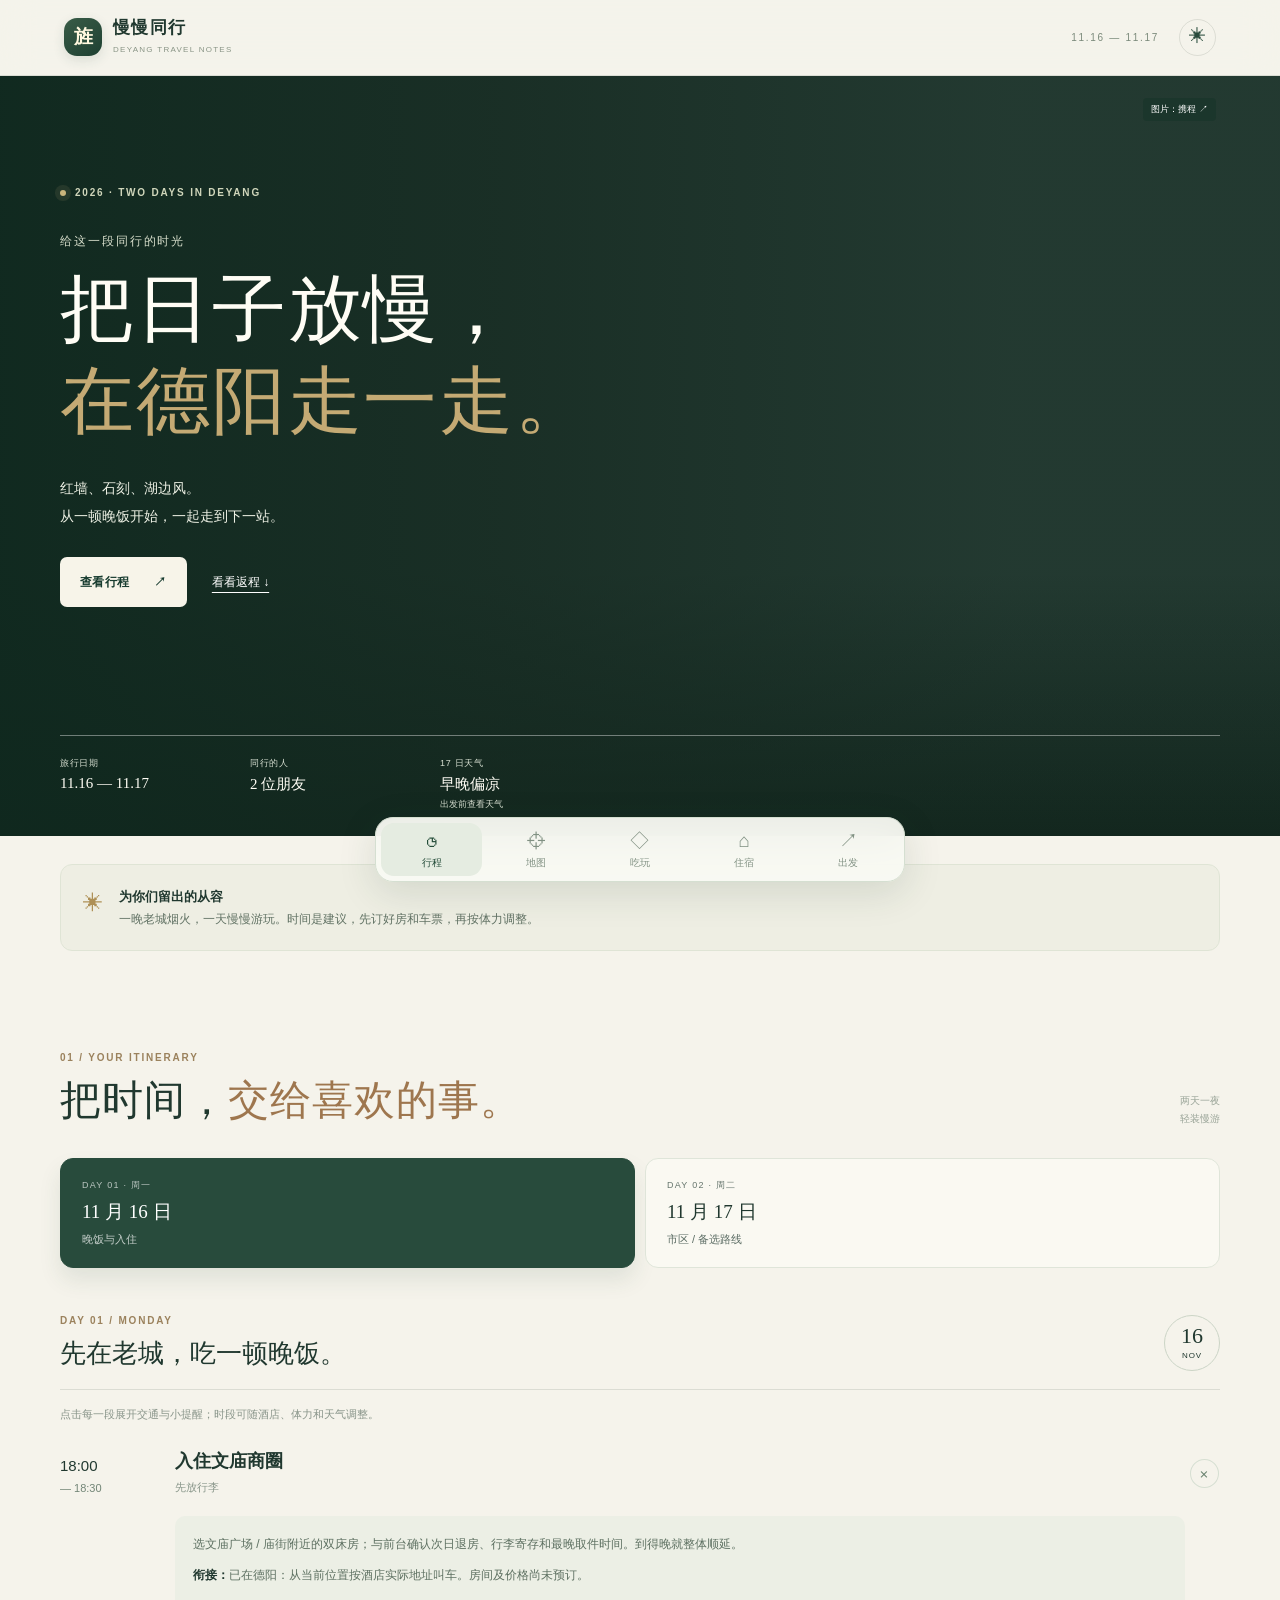
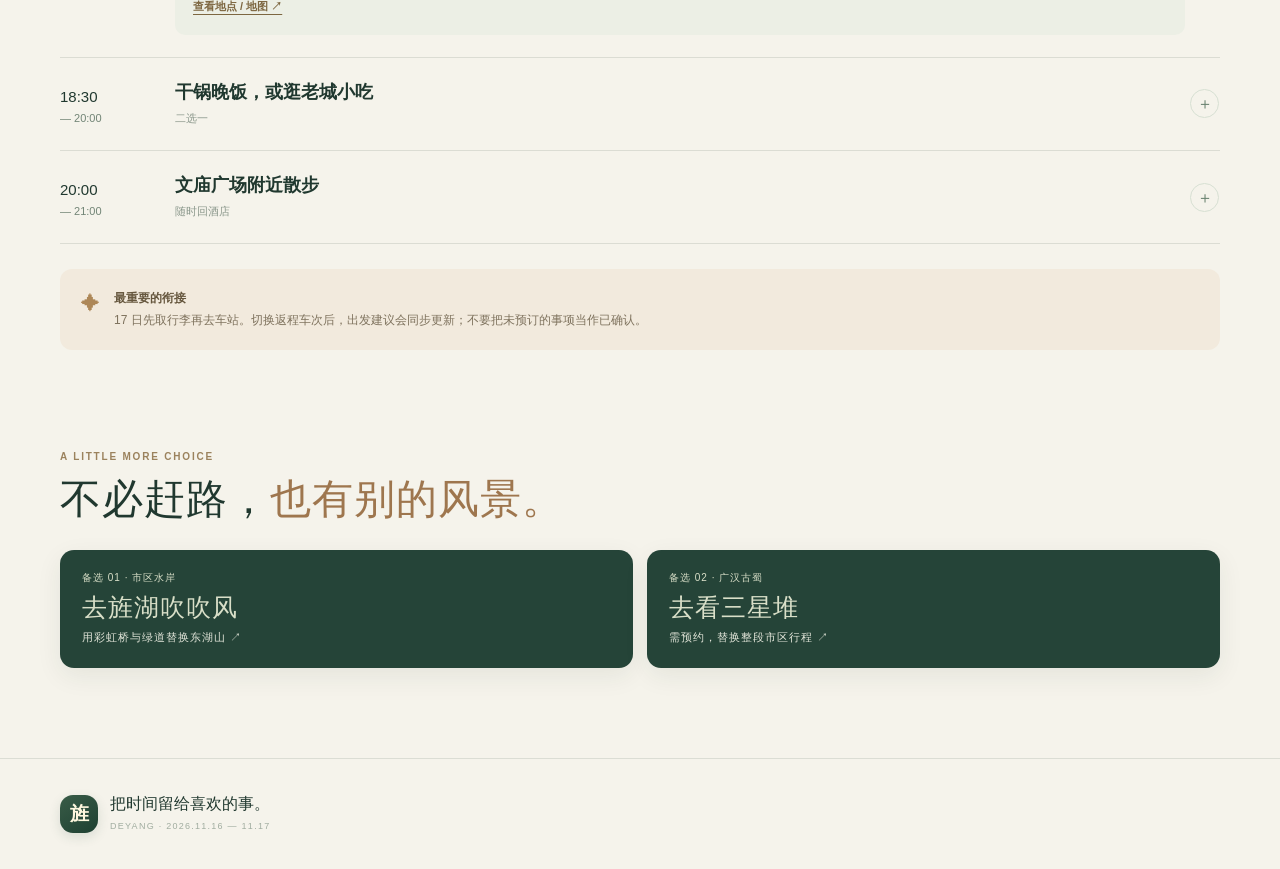
==== index.html @ f5046208 "Unify AMap links and add WeChat browser guidance" ====
<!doctype html>
<html lang="zh-CN">
<head>
  <meta charset="utf-8">
  <meta name="viewport" content="width=device-width,initial-scale=1,viewport-fit=cover">
  <meta name="theme-color" content="#f4f2e9">
  <meta name="description" content="德阳两人旅行的移动图文路书：时间、路线、高德地图、美食、住宿及分头返程。">
  <title>在德阳，慢慢同行 · 两人旅行手记</title>
  <link rel="manifest" href="manifest.webmanifest">
  <link rel="icon" href="assets/icon.svg" type="image/svg+xml">
  <link rel="stylesheet" href="assets/vendor/leaflet.css"><link rel="stylesheet" href="assets/vendor/MarkerCluster.css"><link rel="stylesheet" href="styles.css?v=14">
</head>
<body>
<a class="skip-link" href="#main">跳到主要内容</a>
<header class="topbar">
  <a href="#plan" class="brand" data-page-link="plan" aria-label="在德阳，慢慢同行：回到行程"><span class="brand-mark">旌</span><span><strong>慢慢同行</strong><small>DEYANG TRAVEL NOTES</small></span></a>
  <div class="top-actions"><span class="top-date">11.16 — 11.17</span><button id="wechat-guide-top" class="wechat-guide-top" type="button" hidden>浏览器指引</button><button class="icon-button motion-toggle" id="motion-toggle" type="button" aria-label="减少动态效果" aria-pressed="false">✳</button></div>
</header>
<aside id="wechat-browser-guide" class="wechat-browser-guide" aria-label="微信打开浏览器指引" hidden><div class="wechat-guide-inner"><div><span class="wechat-guide-kicker">WECHAT TIP · 微信使用提示</span><h2>想用高德 App 导航？</h2><p>点微信右上角 <strong>「···」</strong> → 选择 <strong>「在浏览器打开」</strong>，再点地点或路线，选择“打开高德 App”。</p><p class="wechat-guide-small">如果菜单里找不到，可复制本页链接，粘贴到 Edge 或手机自带浏览器。</p></div><div class="wechat-guide-tools"><button type="button" id="wechat-guide-copy">复制本页链接 ↗</button><input id="wechat-guide-url" class="wechat-url" readonly hidden aria-label="当前页面链接，可长按复制"><span id="wechat-guide-status" role="status" aria-live="polite"></span></div></div></aside>
<main id="main">
  <section class="page active" data-page="plan" id="plan" aria-label="行程">
    <div class="hero">
      <div class="hero-image" role="img" aria-label="德阳文庙红墙的实景参考"></div>
      <div class="hero-content"><div class="hero-kicker"><span class="hero-dot"></span> 2026 · TWO DAYS IN DEYANG</div><p class="hero-overline">给这一段同行的时光</p><h1>把日子放慢，<br><em>在德阳走一走。</em></h1><p class="hero-copy">红墙、石刻、湖边风。<br>从一顿晚饭开始，一起走到下一站。</p><div class="hero-actions"><a href="#itinerary" class="button button-light">查看行程 <span>↗</span></a><button class="hero-link" type="button" data-open-page="depart">看看返程 ↓</button></div></div>
      <a class="hero-credit" target="_blank" rel="noopener noreferrer" href="https://you.ctrip.com/sight/deyang462/127962.html">图片：携程 ↗</a>
      <div class="hero-foot"><div><span>旅行日期</span><strong>11.16 — 11.17</strong></div><div><span>同行的人</span><strong>2 位朋友</strong></div><div><span>17 日天气</span><strong id="weather-summary">查看中</strong><small id="weather-caption">请于出发前复核</small></div></div>
    </div>
    <div class="content-shell">
      <div class="intro-strip"><span class="intro-icon">✳</span><p><strong>为你们留出的从容</strong><br>一晚老城烟火，一天慢慢游玩。时间是建议，先订好房和车票，再按体力调整。</p></div>
      <section id="itinerary" class="block"><div class="section-title"><div><p class="eyebrow">01 / YOUR ITINERARY</p><h2>把时间，<em>交给喜欢的事。</em></h2></div><span class="section-side">两天一夜<br>轻装慢游</span></div>
        <div class="day-control" role="group" aria-label="选择旅行日期"><button type="button" class="day-button active" data-day="evening" aria-pressed="true"><small>DAY 01 · 周一</small><strong>11 月 16 日</strong><span>晚饭与入住</span></button><button type="button" class="day-button" data-day="daytrip" aria-pressed="false"><small>DAY 02 · 周二</small><strong>11 月 17 日</strong><span>市区 / 备选路线</span></button></div>
        <div id="route-picker" class="route-picker" hidden><div class="mini-heading"><div><span>CHOOSE YOUR DAY</span><h3>选一条，按喜欢的节奏走</h3></div><span class="swipe-hint">横滑比较 →</span></div><div class="route-choices" id="route-choices"></div><p class="route-choice-note" id="route-choice-note"></p></div>
        <div class="timeline-head"><div><p class="eyebrow" id="timeline-kicker">DAY 01 / MONDAY</p><h3 id="timeline-heading">先在老城，吃一顿晚饭。</h3></div><span class="timeline-date" id="timeline-date">16<small>NOV</small></span></div>
        <p class="timeline-note">点击每一段展开交通与小提醒；时段可随酒店、体力和天气调整。</p><div id="timeline" class="timeline"></div>
        <div class="travel-tip"><span>✦</span><p><strong>最重要的衔接</strong><br>17 日先取行李再去车站。切换返程车次后，出发建议会同步更新；不要把未预订的事项当作已确认。</p></div>
      </section>
      <section class="block alternative-preview"><div class="section-title compact"><div><p class="eyebrow">A LITTLE MORE CHOICE</p><h2>不必赶路，<em>也有别的风景。</em></h2></div></div><div class="alt-pair"><button type="button" class="alt-tile alt-jinghu" data-select-route="waterfront"><img loading="lazy" referrerpolicy="no-referrer" src="https://img.pconline.com.cn/images/upload/upc/tx/photoblog/1404/01/c5/32689642_32689642_1396337895906.jpg" alt="旌湖桥梁与城市的历史夜景"><span class="alt-copy"><span>备选 01 · 市区水岸</span><strong>去旌湖吹吹风</strong><small>用彩虹桥与绿道替换东湖山 ↗</small></span></button><button type="button" class="alt-tile alt-sxd" data-select-route="museum"><img loading="lazy" referrerpolicy="no-referrer" src="https://imgcdn.scol.com.cn/NEWS_A6163A0EAC8E5A33BC3726B5B8D7BB6D.JPG" alt="三星堆青铜面具展品参考图"><span class="alt-copy"><span>备选 02 · 广汉古蜀</span><strong>去看三星堆</strong><small>需预约，替换整段市区行程 ↗</small></span></button></div></section>
    </div>
  </section>
  <section class="page" data-page="map" id="map" hidden aria-label="地图">
    <div class="page-intro content-shell"><p class="eyebrow">02 / THE CITY MAP</p><h1>把这座城市，<br><em>慢慢展开。</em></h1><p>在真实道路地图上看清地点和方位，再查看详细路线。</p></div>
    <div class="content-shell map-page">
      <section id="shared-map-route" class="shared-map-route" hidden aria-live="polite"><div><span class="small-label">SHARED MAP · 朋友分享</span><h2>收到一个地点或路线</h2><p id="shared-map-label"></p></div><a id="shared-map-link" target="_blank" rel="noopener noreferrer">查看打开方式 ↗</a></section>
      <section class="overview-panel" id="overview-panel" aria-labelledby="overview-heading">
        <div class="overview-heading"><div><span class="small-label">DEYANG MAP · 地点总览</span><h2 id="overview-heading">所有地点，一张地图。</h2></div><button type="button" id="overview-fullscreen" aria-expanded="false" aria-label="全屏查看地点总览">⛶ 全屏</button></div>
        <p class="overview-intro">真实道路底图。彩色标记区分景点、美食、住宿与车站；重叠数字可点击放大。</p>
        <div class="overview-scopes" role="group" aria-label="地图范围"><button type="button" data-overview-scope="city" aria-pressed="true">德阳市区</button><button type="button" data-overview-scope="all" aria-pressed="false">包含广汉</button></div>
        <div id="overview-filters" class="overview-filters" role="group" aria-label="筛选地图地点"></div>
        <div class="overview-map-wrap"><div id="overview-map" role="application" aria-label="德阳地点交互地图"></div><div id="overview-status" class="overview-status" role="status" aria-live="polite">正在加载道路底图…</div></div>
        <p class="overview-hint"><span id="overview-provider">高德道路底图</span> · <button type="button" id="overview-switch">切换备用底图</button><br>双指缩放、拖动地图；点标记查看说明。三星堆在广汉，可点“包含广汉”。</p>
        <div id="overview-detail" class="overview-detail" aria-live="polite"><strong>点击地图标记，查看地点详情。</strong><span>位置为参考；具体入口和路线请以地图导航为准。</span></div>
        <details class="overview-index"><summary>查看地点清单与方位 <span>＋</span></summary><p>已定位地点显示相对德阳文庙的近似直线距离；点击名称可在地图上定位。</p><div id="overview-list" class="overview-list"></div><div id="overview-unlocated" class="overview-unlocated"></div></details>
      </section>
      <section class="native-map-panel" id="native-map-panel" aria-label="高德地图查看器">
        <div class="map-toolbar"><div><span class="small-label">GAODE MAP · 高德地图</span><h2 id="map-title">德阳市区概览</h2></div><div class="map-toolbar-actions"><a id="map-open" target="_blank" rel="noopener noreferrer" href="https://uri.amap.com/search?keyword=%E5%BE%B7%E9%98%B3%E6%96%87%E5%BA%99&city=%E5%BE%B7%E9%98%B3">选择打开方式 ↗</a><button type="button" id="map-expand" aria-expanded="false" aria-label="全屏查看地图">⛶ 全屏</button></div></div>
        <div class="native-map-scopes" role="group" aria-label="选择地图范围"><button type="button" data-native-scope="city" aria-pressed="true">德阳市区</button><button type="button" data-native-scope="oldtown" aria-pressed="false">文庙老城</button><button type="button" data-native-scope="region" aria-pressed="false">广汉方向</button></div>
        <div class="native-map-picks"><div class="native-map-pick-head"><span class="small-label">推荐地点 · 点击定位</span><span>彩色编号区分类别</span></div><div id="native-filters" class="native-filters" role="group" aria-label="筛选地图推荐地点"></div><div id="native-places" class="native-places" aria-label="选择地图推荐地点"></div></div>
        <div class="map-frame-wrap"><div class="map-loading"><span class="loader"></span><strong>正在加载高德地图</strong><small>地图加载较慢时，可选择打开高德</small></div><iframe id="gaode-frame" title="高德地图：德阳旅行地点与路线预览" loading="lazy" tabindex="-1" aria-hidden="true" allowfullscreen referrerpolicy="strict-origin-when-cross-origin" src="https://www.amap.com/ssr/embed/view?lng=104.399&lat=31.136&zoom=13&platform=pc&src=deyang-travel-guide"></iframe><a id="map-frame-action" class="map-frame-action" href="https://uri.amap.com/search?keyword=%E5%BE%B7%E9%98%B3%E6%96%87%E5%BA%99&city=%E5%BE%B7%E9%98%B3" target="_blank" rel="noopener noreferrer" aria-label="查看当前地图的打开方式"><span>查看地点与导航方式 ↗</span></a></div>
        <div class="native-map-controls"><div class="zoom-controls" role="group" aria-label="地图视野缩放"><button type="button" id="map-zoom-out" aria-label="缩小地图">−</button><span id="map-zoom-level" aria-live="polite">13</span><button type="button" id="map-zoom-in" aria-label="放大地图">＋</button></div><p id="map-zoom-hint">按钮缩放会回到当前选定位置。</p></div>
        <p class="map-caption">地图由高德提供。此处是地点与路线预览，可用缩放按钮调整视野，点击预览选择 App、网页或分享。上方地点总览支持拖动和双指缩放。<span id="map-selected"></span></p>
      </section>
      <section class="geo-board" aria-labelledby="geo-title"><div class="geo-heading"><div><span class="small-label">PLACES TO EXPLORE · 推荐地点</span><h2 id="geo-title">选地点，在地图里看。</h2></div><span id="geo-count" class="geo-count"></span></div><p class="geo-intro">绿色是景点、橘色是美食、金色是住宿、蓝色是车站。点选名称会在高德地图定位；分类搜索结果也可能包含清单以外的地点。</p><div id="geo-filters" class="geo-filters" role="group" aria-label="筛选推荐地点"></div><div id="geo-cluster" class="geo-cluster" aria-live="polite">选一个地点可查看位置说明。</div>
        <div class="geo-compare"><div class="geo-compare-heading"><div><span class="small-label">DISTANCE CHECK</span><h3>比较两地距离</h3></div><button type="button" id="geo-swap" aria-label="交换起点和终点">⇄</button></div><div class="geo-selects"><div class="geo-select-field"><span>从</span><button type="button" id="geo-from" class="geo-select-trigger" aria-haspopup="dialog" aria-expanded="false" aria-controls="geo-place-picker" aria-label="选择起点"><span class="geo-select-value">德阳文庙</span><span class="geo-select-arrow" aria-hidden="true">⌄</span></button></div><div class="geo-select-field"><span>到</span><button type="button" id="geo-to" class="geo-select-trigger" aria-haspopup="dialog" aria-expanded="false" aria-controls="geo-place-picker" aria-label="选择终点"><span class="geo-select-value">石刻公园</span><span class="geo-select-arrow" aria-hidden="true">⌄</span></button></div></div><div class="geo-distance"><p id="geo-distance-text" aria-live="polite"></p><div class="distance-actions"><button type="button" id="geo-show-route">在地图看路线 ↗</button><a id="geo-navigate" target="_blank" rel="noopener noreferrer">打开高德导航 ↗</a></div></div><p class="distance-note">此处为坐标间的近似直线距离，实际道路距离与时间以高德导航为准。</p></div>
        <div class="geo-list-head"><div><span class="small-label">PLACES</span><h3>推荐地点</h3></div><span>点地点切换地图</span></div><div id="geo-list" class="geo-list"></div><details class="geo-unlocated"><summary>其他美食和位置待核地点</summary><p>以下菜品没有指定门店，或店铺 / 入口坐标尚未核实；可点名称在高德搜索。</p><div id="geo-unlocated-list"></div></details>
      </section>
      <section class="route-sketch" aria-labelledby="sketch-title"><div class="sketch-head"><div><span class="small-label">YOUR ROUTE · 游玩顺序</span><h2 id="sketch-title">经典市区线</h2></div><button type="button" id="sketch-change">切换路线 ↗</button></div><p>按游玩先后排列；点站点在高德地图中查看。</p><div id="sketch-stops" class="sketch-stops" aria-label="路线站点"></div><small>酒店和旌湖入口尚未确定，实际导航请重新选点。</small></section>
      <div class="map-controls"><p class="small-label">地图快捷地点 · 点击切换</p><div class="chip-row" id="map-places"></div></div>
      <div class="section-title compact map-route-title"><div><p class="eyebrow">THE CONNECTIONS</p><h2>每一段，<em>怎么走。</em></h2></div></div><p class="muted">按所选路线展示主要衔接；点选路段，在高德地图查看路线。</p><div id="map-legs" class="leg-list"></div>
      <div class="callout"><strong>关于地图与时间</strong><p>地点总览优先使用高德道路底图，备用地图使用 OpenStreetMap 道路数据；详细路线由地图服务商提供。本页步行、打车时间和费用是估算。酒店未确定，取行李路段需以实际地址导航。</p></div>
    </div>
  </section>
  <section class="page" data-page="discover" id="discover" hidden aria-label="吃玩">
    <div class="page-intro content-shell"><p class="eyebrow">03 / PLACES & FLAVORS</p><h1>看见风景，<br><em>也尝尝这座城。</em></h1><p>先用图片认识要去的地方，再从小吃和正餐里挑两人都喜欢的。往年照片仅供参考。</p></div>
    <div class="content-shell"><div class="segment" role="group" aria-label="选择景点或美食"><button type="button" class="active" data-discover="attractions" aria-pressed="true">景点图鉴 <span>01</span></button><button type="button" data-discover="food" aria-pressed="false">美食清单 <span>02</span></button></div>
      <div id="attractions-view"><div class="discover-heading"><div><p class="eyebrow">SOMEWHERE TO WANDER</p><h2>挑几处喜欢的，<em>慢慢逛。</em></h2></div><span>图片可横滑 →</span></div><div class="chip-row" id="attraction-filter"><button class="chip active" data-attraction-filter="all" aria-pressed="true">全部景点</button><button class="chip" data-attraction-filter="main" aria-pressed="false">经典推荐</button><button class="chip" data-attraction-filter="backup" aria-pressed="false">两个备选</button><button class="chip" data-attraction-filter="saved" aria-pressed="false">我的收藏 <b id="saved-count">0</b></button></div><div id="attraction-list" class="attraction-list"></div><p class="fine-print">图片标注了来源与拍摄背景；季节、灯光、展品及门头可能变化。收藏保存在当前浏览器。</p></div>
      <div id="food-view" hidden><div class="discover-heading"><div><p class="eyebrow">TASTES OF DEYANG</p><h2>一城烟火，<em>慢慢尝。</em></h2></div><span>按类别筛选</span></div><div class="chip-row" id="food-filters"></div><div id="food-list"></div><p class="fine-print">照片为报道中的菜品参考，不保证是当前出品或当前门头；营业、价格及配料均以店家当天为准。</p></div>
    </div>
  </section>
  <section class="page" data-page="stay" id="stay" hidden aria-label="住宿">
    <div class="page-intro content-shell"><p class="eyebrow">04 / A GOOD NIGHT</p><h1>把今晚，<br><em>安放在老城。</em></h1><p>11 月 16 日入住，17 日退房；两人一间双床，目标约 ¥300 / 晚。</p></div>
    <div class="content-shell"><div class="stay-note"><span>01 / WHY HERE</span><p>文庙商圈晚饭选择多，第二天逛老城和回酒店取行李都顺路。以下只是位置候选，<strong>没有核实当晚双床房价或空房</strong>。</p></div><div id="hotel-list" class="hotel-list"></div><div class="callout"><strong>下单前，一起确认</strong><p>11/16 入住、11/17 退房，选 2 人双床、有窗；比较含税总价与取消规则。询问晚到保留、次日行李寄存及取件时间。</p></div></div>
  </section>
  <section class="page" data-page="depart" id="depart" hidden aria-label="返程与工具">
    <div class="page-intro content-shell"><p class="eyebrow">05 / THE WAY HOME</p><h1>一起出发，<br><em>各自抵达。</em></h1><p>11 月 17 日晚，从德阳站同车出发：去自贡的朋友先下车，去泸州的朋友继续乘坐。</p></div>
    <div class="content-shell"><div class="train-selector"><p class="small-label">选择更合适的时间</p><div class="train-buttons" role="group" aria-label="选择返程车次"><button class="train-option" data-train="G969" aria-pressed="false"><small>到得早一些</small><strong>18:24</strong><span>G969 · 晚饭提前</span></button><button class="train-option" data-train="G3293" aria-pressed="false"><small>多留一会儿</small><strong>20:07</strong><span>G3293 · 抵达较晚</span></button></div></div>
      <div class="ticket"><div class="ticket-top"><span>TOGETHER FOR THE WAY</span><b id="ticket-code">G3293</b></div><div class="ticket-depart"><div><strong id="ticket-depart">20:07</strong><span>德阳站 · 同车出发</span></div><span>↗</span></div><div class="ticket-line"></div><div class="ticket-dest"><div><i></i><span>自贡站 · 先下车</span><strong id="ticket-zigong">22:00</strong></div><div><i></i><span>泸州站 · 继续乘坐</span><strong id="ticket-luzhou">22:31</strong></div></div><p>建议 <strong id="leave-time">18:50—19:05</strong> 从文庙商圈出发去德阳站</p></div>
      <p class="train-disclaimer">车次核对于 <span id="train-checked"></span>，车票未购买。余票与开行可能变化，请在 <a href="https://kyfw.12306.cn/otn/leftTicket/init" target="_blank" rel="noopener noreferrer">铁路 12306</a> 复核。分别购买各自终点的同车次票，同车不保证相邻座位。</p><button id="share-plan" class="button button-dark full" type="button">分享当前路线与车次 <span>↗</span></button><p class="fine-print">分享链接携带路线和车次；收藏、预算与清单不会同步。</p>
      <div class="section-title compact station-title"><div><p class="eyebrow">DEYANG RAILWAY STATION</p><h2>到站之前，<em>先认一认。</em></h2></div><span>图片可横滑 →</span></div><div id="station-gallery" class="photo-gallery station-gallery"></div><div class="station-info"><strong>德阳站 · 黄山路三段 100 号</strong><p>从文庙商圈打车估计 20—30 分钟，建议开车前 30—45 分钟到站。认准「德阳站」站房，进站后按当日电子屏和工作人员指引安检、候车、检票。</p><a href="https://uri.amap.com/search?keyword=%E5%BE%B7%E9%98%B3%E7%AB%99&city=%E5%BE%B7%E9%98%B3" target="_blank" rel="noopener noreferrer">高德搜索德阳站 ↗</a></div>
      <div class="section-title compact tools-title"><div><p class="eyebrow">TRAVEL TOOLBOX</p><h2>小事提前想好，<em>一路更轻松。</em></h2></div></div><div class="tools-grid"><article class="tool-card"><p class="small-label">01 / BUDGET</p><h3>两人预算本</h3><p>规划金额可修改，不代表实际付款。</p><div class="budget-inputs"><label>双床房一晚 <span>¥ <input type="number" min="0" max="10000" inputmode="numeric" data-cost="hotel" aria-label="双床房一晚预算"></span></label><label>两人餐饮 / 小吃 <span>¥ <input type="number" min="0" max="10000" inputmode="numeric" data-cost="food" aria-label="两人餐饮预算"></span></label><label>两人市内打车 <span>¥ <input type="number" min="0" max="10000" inputmode="numeric" data-cost="local" aria-label="两人市内打车预算"></span></label><label>自贡车票估算 <span>¥ <input type="number" min="0" max="10000" inputmode="numeric" data-cost="zigong" aria-label="自贡车票预算"></span></label><label>泸州车票估算 <span>¥ <input type="number" min="0" max="10000" inputmode="numeric" data-cost="luzhou" aria-label="泸州车票预算"></span></label></div><div class="budget-total" aria-live="polite"><span>两人合计约</span><strong id="budget-total">¥980</strong></div><div class="budget-split">自贡方向 <b id="budget-zigong">¥470</b>　·　泸州方向 <b id="budget-luzhou">¥510</b></div><p class="fine-print">共同费用平分、车票各算各的；未含各自到站接驳、住宿及三星堆门票和跨城交通。</p></article><article class="tool-card"><p class="small-label">02 / CHECKLIST</p><h3>出发前清单</h3><div class="check-progress"><span id="check-count">0 / 8 已完成</span><div><i id="check-bar"></i></div></div><div id="checklist" class="checklist"></div><p class="fine-print">完成状态保存在当前设备。</p></article></div>
      <div class="weather-backup"><article><b>☂ 如果下雨</b><p>市区线优先文庙，缩短石刻和湖边；三星堆备选需要先约到票并确认跨城交通。</p></article><article><b>↗ 如果时间不够</b><p>保留文庙与石刻；东湖山、旌湖和钟鼓楼择一或跳过，先保证取行李和赶车。</p></article></div>
      <div class="trek-card"><div><p class="eyebrow light">TAKE IT WITH YOU</p><h2>把这趟旅程，<br><em>留在口袋里。</em></h2><p>网页方便手机和朋友查看；地点可导入自己的 TREK，日历可按所选路线下载。</p></div><div class="download-actions"><a class="button button-light" href="assets/deyang-trek-places.gpx" download>下载 TREK 地点包 ↓</a><a class="button button-outline-light" id="calendar-download" href="assets/deyang-calendar.ics" download>下载当前路线日历 ↓</a></div><p class="trek-fine">GPX 只含坐标可靠的地点；TREK 中点 Places → Import Places → Import file，选择 Waypoints。日历仅为建议，不含返程车次提醒或预订。不同路线日历选一份导入即可。</p></div>
      <details class="sources"><summary>信息来源、限制与更新说明 <span>＋</span></summary><p>景点：<a href="https://deyangmuseum.cn/wmcgxz/" target="_blank" rel="noopener noreferrer">德阳市博物馆</a>、<a href="https://sichuan.scol.com.cn/ggxw/202108/58245371.html" target="_blank" rel="noopener noreferrer">四川在线</a>、<a href="https://www.sxd.cn/Guide?type=3" target="_blank" rel="noopener noreferrer">三星堆博物馆</a>。地点总览优先使用高德道路底图，备用道路数据来自 <a href="https://www.openstreetmap.org/copyright" target="_blank" rel="noopener noreferrer">OpenStreetMap</a>，经 Protomaps 提供；另有<a href="https://lbs.amap.com/api/uri-api/guide/embedded-map/summarize" target="_blank" rel="noopener noreferrer">高德嵌入地图</a>；餐馆与酒店各卡片均附来源。</p><p>这是一份 2026 年 11 月 16—17 日的独立建议路书，酒店、餐馆、车票均未预订。开放、价格、天气、交通与营业状态可能变化。此站并非原版 TREK 服务端，数据不会跨设备实时同步。</p></details>
    </div>
  </section>
</main>
<footer class="footer"><span class="brand-mark">旌</span><div><strong>把时间留给喜欢的事。</strong><small>DEYANG · 2026.11.16 — 11.17</small></div></footer>
<nav class="bottom-nav" aria-label="主导航"><button type="button" data-nav="plan" class="active" aria-current="page"><span>◷</span><small>行程</small></button><button type="button" data-nav="map"><span>⌖</span><small>地图</small></button><button type="button" data-nav="discover"><span>◇</span><small>吃玩</small></button><button type="button" data-nav="stay"><span>⌂</span><small>住宿</small></button><button type="button" data-nav="depart"><span>↗</span><small>出发</small></button></nav>
<div class="toast" role="status" aria-live="polite"></div>
<dialog id="geo-place-picker" class="place-picker" aria-labelledby="place-picker-title"><div class="picker-handle" aria-hidden="true"></div><div class="picker-header"><div><span class="small-label">CHOOSE A PLACE</span><h2 id="place-picker-title">选择地点</h2></div><button type="button" class="picker-close" aria-label="关闭选择地点">×</button></div><p class="picker-intro">选一个地点，查看方向与直线距离</p><div id="place-options" class="place-options"></div></dialog>
<dialog id="wechat-map-dialog" class="wechat-map-dialog" aria-labelledby="wechat-map-title"><div class="picker-handle" aria-hidden="true"></div><div class="wechat-dialog-head"><span class="wechat-map-icon" aria-hidden="true">⌁</span><button type="button" class="wechat-close" aria-label="关闭地图选择">×</button></div><p class="eyebrow">OPEN IN MAPS</p><h2 id="wechat-map-title">选择地图打开方式</h2><p class="wechat-dialog-copy" id="wechat-map-destination"></p><p class="wechat-launch-note" id="wechat-map-note"></p><a id="wechat-map-bridge" class="wechat-primary" hidden>在浏览器打开高德 App ↗</a><a id="wechat-map-native" class="wechat-primary" hidden>打开高德 App ↗</a><a id="wechat-map-nav" class="wechat-secondary" hidden>在高德 App 中导航 ↗</a><a id="wechat-map-web" class="wechat-secondary" rel="noopener noreferrer">在高德网页查看 ↗</a><button type="button" id="wechat-map-share" class="wechat-secondary">分享这个地点 / 路线 ↗</button><details class="wechat-more"><summary>更多方式</summary><a id="wechat-map-qq" class="wechat-secondary" rel="noopener noreferrer" hidden>在腾讯地图查看路线 ↗</a><button type="button" id="wechat-map-copy-name" class="wechat-copy" hidden>复制地点名称</button><button type="button" id="wechat-map-copy" class="wechat-copy">复制攻略分享链接</button></details><input id="wechat-map-url" class="wechat-url" type="text" readonly hidden aria-label="内容，可长按复制"><p id="wechat-map-status" class="wechat-status" role="status" aria-live="polite"></p></dialog>
<dialog id="wechat-share-dialog" class="wechat-map-dialog" aria-labelledby="wechat-share-title"><div class="picker-handle" aria-hidden="true"></div><div class="wechat-dialog-head"><span class="wechat-map-icon" aria-hidden="true">↗</span><button type="button" class="wechat-share-close" aria-label="关闭分享提示">×</button></div><p class="eyebrow">SHARE THIS TRIP</p><h2 id="wechat-share-title">分享给同行的朋友</h2><p class="wechat-dialog-copy">点击微信右上角「···」，选择“发送给朋友”；也可以复制链接后发给朋友。</p><button type="button" id="wechat-share-copy" class="wechat-primary">复制分享链接</button><input id="wechat-share-url" class="wechat-url" type="text" readonly hidden aria-label="分享链接，可长按复制"><p id="wechat-share-status" class="wechat-status" role="status" aria-live="polite"></p></dialog>
<dialog id="photo-dialog" class="photo-dialog"><button type="button" class="dialog-close" aria-label="关闭图片">×</button><img alt=""><p></p><a target="_blank" rel="noopener noreferrer">查看图片来源 ↗</a></dialog>
<script src="trip-data.js?v=14"></script><script src="content-v2.js?v=14"></script><script src="app.js?v=14"></script><script src="geo-map.js?v=14"></script><script src="native-map.js?v=14"></script><script src="assets/vendor/leaflet.js"></script><script src="assets/vendor/leaflet.markercluster.js"></script><script src="assets/vendor/protomaps-leaflet.js"></script><script src="overview-map.js?v=14"></script><script src="wechat-map.js?v=14"></script>
</body>
</html>
---- assets/vendor/leaflet.css ----
/* required styles */

.leaflet-pane,
.leaflet-tile,
.leaflet-marker-icon,
.leaflet-marker-shadow,
.leaflet-tile-container,
.leaflet-pane > svg,
.leaflet-pane > canvas,
.leaflet-zoom-box,
.leaflet-image-layer,
.leaflet-layer {
	position: absolute;
	left: 0;
	top: 0;
	}
.leaflet-container {
	overflow: hidden;
	}
.leaflet-tile,
.leaflet-marker-icon,
.leaflet-marker-shadow {
	-webkit-user-select: none;
	   -moz-user-select: none;
	        user-select: none;
	  -webkit-user-drag: none;
	}
/* Prevents IE11 from highlighting tiles in blue */
.leaflet-tile::selection {
	background: transparent;
}
/* Safari renders non-retina tile on retina better with this, but Chrome is worse */
.leaflet-safari .leaflet-tile {
	image-rendering: -webkit-optimize-contrast;
	}
/* hack that prevents hw layers "stretching" when loading new tiles */
.leaflet-safari .leaflet-tile-container {
	width: 1600px;
	height: 1600px;
	-webkit-transform-origin: 0 0;
	}
.leaflet-marker-icon,
.leaflet-marker-shadow {
	display: block;
	}
/* .leaflet-container svg: reset svg max-width decleration shipped in Joomla! (joomla.org) 3.x */
/* .leaflet-container img: map is broken in FF if you have max-width: 100% on tiles */
.leaflet-container .leaflet-overlay-pane svg {
	max-width: none !important;
	max-height: none !important;
	}
.leaflet-container .leaflet-marker-pane img,
.leaflet-container .leaflet-shadow-pane img,
.leaflet-container .leaflet-tile-pane img,
.leaflet-container img.leaflet-image-layer,
.leaflet-container .leaflet-tile {
	max-width: none !important;
	max-height: none !important;
	width: auto;
	padding: 0;
	}

.leaflet-container img.leaflet-tile {
	/* See: https://bugs.chromium.org/p/chromium/issues/detail?id=600120 */
	mix-blend-mode: plus-lighter;
}

.leaflet-container.leaflet-touch-zoom {
	-ms-touch-action: pan-x pan-y;
	touch-action: pan-x pan-y;
	}
.leaflet-container.leaflet-touch-drag {
	-ms-touch-action: pinch-zoom;
	/* Fallback for FF which doesn't support pinch-zoom */
	touch-action: none;
	touch-action: pinch-zoom;
}
.leaflet-container.leaflet-touch-drag.leaflet-touch-zoom {
	-ms-touch-action: none;
	touch-action: none;
}
.leaflet-container {
	-webkit-tap-highlight-color: transparent;
}
.leaflet-container a {
	-webkit-tap-highlight-color: rgba(51, 181, 229, 0.4);
}
.leaflet-tile {
	filter: inherit;
	visibility: hidden;
	}
.leaflet-tile-loaded {
	visibility: inherit;
	}
.leaflet-zoom-box {
	width: 0;
	height: 0;
	-moz-box-sizing: border-box;
	     box-sizing: border-box;
	z-index: 800;
	}
/* workaround for https://bugzilla.mozilla.org/show_bug.cgi?id=888319 */
.leaflet-overlay-pane svg {
	-moz-user-select: none;
	}

.leaflet-pane         { z-index: 400; }

.leaflet-tile-pane    { z-index: 200; }
.leaflet-overlay-pane { z-index: 400; }
.leaflet-shadow-pane  { z-index: 500; }
.leaflet-marker-pane  { z-index: 600; }
.leaflet-tooltip-pane   { z-index: 650; }
.leaflet-popup-pane   { z-index: 700; }

.leaflet-map-pane canvas { z-index: 100; }
.leaflet-map-pane svg    { z-index: 200; }

.leaflet-vml-shape {
	width: 1px;
	height: 1px;
	}
.lvml {
	behavior: url(#default#VML);
	display: inline-block;
	position: absolute;
	}


/* control positioning */

.leaflet-control {
	position: relative;
	z-index: 800;
	pointer-events: visiblePainted; /* IE 9-10 doesn't have auto */
	pointer-events: auto;
	}
.leaflet-top,
.leaflet-bottom {
	position: absolute;
	z-index: 1000;
	pointer-events: none;
	}
.leaflet-top {
	top: 0;
	}
.leaflet-right {
	right: 0;
	}
.leaflet-bottom {
	bottom: 0;
	}
.leaflet-left {
	left: 0;
	}
.leaflet-control {
	float: left;
	clear: both;
	}
.leaflet-right .leaflet-control {
	float: right;
	}
.leaflet-top .leaflet-control {
	margin-top: 10px;
	}
.leaflet-bottom .leaflet-control {
	margin-bottom: 10px;
	}
.leaflet-left .leaflet-control {
	margin-left: 10px;
	}
.leaflet-right .leaflet-control {
	margin-right: 10px;
	}


/* zoom and fade animations */

.leaflet-fade-anim .leaflet-popup {
	opacity: 0;
	-webkit-transition: opacity 0.2s linear;
	   -moz-transition: opacity 0.2s linear;
	        transition: opacity 0.2s linear;
	}
.leaflet-fade-anim .leaflet-map-pane .leaflet-popup {
	opacity: 1;
	}
.leaflet-zoom-animated {
	-webkit-transform-origin: 0 0;
	    -ms-transform-origin: 0 0;
	        transform-origin: 0 0;
	}
svg.leaflet-zoom-animated {
	will-change: transform;
}

.leaflet-zoom-anim .leaflet-zoom-animated {
	-webkit-transition: -webkit-transform 0.25s cubic-bezier(0,0,0.25,1);
	   -moz-transition:    -moz-transform 0.25s cubic-bezier(0,0,0.25,1);
	        transition:         transform 0.25s cubic-bezier(0,0,0.25,1);
	}
.leaflet-zoom-anim .leaflet-tile,
.leaflet-pan-anim .leaflet-tile {
	-webkit-transition: none;
	   -moz-transition: none;
	        transition: none;
	}

.leaflet-zoom-anim .leaflet-zoom-hide {
	visibility: hidden;
	}


/* cursors */

.leaflet-interactive {
	cursor: pointer;
	}
.leaflet-grab {
	cursor: -webkit-grab;
	cursor:    -moz-grab;
	cursor:         grab;
	}
.leaflet-crosshair,
.leaflet-crosshair .leaflet-interactive {
	cursor: crosshair;
	}
.leaflet-popup-pane,
.leaflet-control {
	cursor: auto;
	}
.leaflet-dragging .leaflet-grab,
.leaflet-dragging .leaflet-grab .leaflet-interactive,
.leaflet-dragging .leaflet-marker-draggable {
	cursor: move;
	cursor: -webkit-grabbing;
	cursor:    -moz-grabbing;
	cursor:         grabbing;
	}

/* marker & overlays interactivity */
.leaflet-marker-icon,
.leaflet-marker-shadow,
.leaflet-image-layer,
.leaflet-pane > svg path,
.leaflet-tile-container {
	pointer-events: none;
	}

.leaflet-marker-icon.leaflet-interactive,
.leaflet-image-layer.leaflet-interactive,
.leaflet-pane > svg path.leaflet-interactive,
svg.leaflet-image-layer.leaflet-interactive path {
	pointer-events: visiblePainted; /* IE 9-10 doesn't have auto */
	pointer-events: auto;
	}

/* visual tweaks */

.leaflet-container {
	background: #ddd;
	outline-offset: 1px;
	}
.leaflet-container a {
	color: #0078A8;
	}
.leaflet-zoom-box {
	border: 2px dotted #38f;
	background: rgba(255,255,255,0.5);
	}


/* general typography */
.leaflet-container {
	font-family: "Helvetica Neue", Arial, Helvetica, sans-serif;
	font-size: 12px;
	font-size: 0.75rem;
	line-height: 1.5;
	}


/* general toolbar styles */

.leaflet-bar {
	box-shadow: 0 1px 5px rgba(0,0,0,0.65);
	border-radius: 4px;
	}
.leaflet-bar a {
	background-color: #fff;
	border-bottom: 1px solid #ccc;
	width: 26px;
	height: 26px;
	line-height: 26px;
	display: block;
	text-align: center;
	text-decoration: none;
	color: black;
	}
.leaflet-bar a,
.leaflet-control-layers-toggle {
	background-position: 50% 50%;
	background-repeat: no-repeat;
	display: block;
	}
.leaflet-bar a:hover,
.leaflet-bar a:focus {
	background-color: #f4f4f4;
	}
.leaflet-bar a:first-child {
	border-top-left-radius: 4px;
	border-top-right-radius: 4px;
	}
.leaflet-bar a:last-child {
	border-bottom-left-radius: 4px;
	border-bottom-right-radius: 4px;
	border-bottom: none;
	}
.leaflet-bar a.leaflet-disabled {
	cursor: default;
	background-color: #f4f4f4;
	color: #bbb;
	}

.leaflet-touch .leaflet-bar a {
	width: 30px;
	height: 30px;
	line-height: 30px;
	}
.leaflet-touch .leaflet-bar a:first-child {
	border-top-left-radius: 2px;
	border-top-right-radius: 2px;
	}
.leaflet-touch .leaflet-bar a:last-child {
	border-bottom-left-radius: 2px;
	border-bottom-right-radius: 2px;
	}

/* zoom control */

.leaflet-control-zoom-in,
.leaflet-control-zoom-out {
	font: bold 18px 'Lucida Console', Monaco, monospace;
	text-indent: 1px;
	}

.leaflet-touch .leaflet-control-zoom-in, .leaflet-touch .leaflet-control-zoom-out  {
	font-size: 22px;
	}


/* layers control */

.leaflet-control-layers {
	box-shadow: 0 1px 5px rgba(0,0,0,0.4);
	background: #fff;
	border-radius: 5px;
	}
.leaflet-control-layers-toggle {
	background-image: url(images/layers.png);
	width: 36px;
	height: 36px;
	}
.leaflet-retina .leaflet-control-layers-toggle {
	background-image: url(images/layers-2x.png);
	background-size: 26px 26px;
	}
.leaflet-touch .leaflet-control-layers-toggle {
	width: 44px;
	height: 44px;
	}
.leaflet-control-layers .leaflet-control-layers-list,
.leaflet-control-layers-expanded .leaflet-control-layers-toggle {
	display: none;
	}
.leaflet-control-layers-expanded .leaflet-control-layers-list {
	display: block;
	position: relative;
	}
.leaflet-control-layers-expanded {
	padding: 6px 10px 6px 6px;
	color: #333;
	background: #fff;
	}
.leaflet-control-layers-scrollbar {
	overflow-y: scroll;
	overflow-x: hidden;
	padding-right: 5px;
	}
.leaflet-control-layers-selector {
	margin-top: 2px;
	position: relative;
	top: 1px;
	}
.leaflet-control-layers label {
	display: block;
	font-size: 13px;
	font-size: 1.08333em;
	}
.leaflet-control-layers-separator {
	height: 0;
	border-top: 1px solid #ddd;
	margin: 5px -10px 5px -6px;
	}

/* Default icon URLs */
.leaflet-default-icon-path { /* used only in path-guessing heuristic, see L.Icon.Default */
	background-image: url(images/marker-icon.png);
	}


/* attribution and scale controls */

.leaflet-container .leaflet-control-attribution {
	background: #fff;
	background: rgba(255, 255, 255, 0.8);
	margin: 0;
	}
.leaflet-control-attribution,
.leaflet-control-scale-line {
	padding: 0 5px;
	color: #333;
	line-height: 1.4;
	}
.leaflet-control-attribution a {
	text-decoration: none;
	}
.leaflet-control-attribution a:hover,
.leaflet-control-attribution a:focus {
	text-decoration: underline;
	}
.leaflet-attribution-flag {
	display: inline !important;
	vertical-align: baseline !important;
	width: 1em;
	height: 0.6669em;
	}
.leaflet-left .leaflet-control-scale {
	margin-left: 5px;
	}
.leaflet-bottom .leaflet-control-scale {
	margin-bottom: 5px;
	}
.leaflet-control-scale-line {
	border: 2px solid #777;
	border-top: none;
	line-height: 1.1;
	padding: 2px 5px 1px;
	white-space: nowrap;
	-moz-box-sizing: border-box;
	     box-sizing: border-box;
	background: rgba(255, 255, 255, 0.8);
	text-shadow: 1px 1px #fff;
	}
.leaflet-control-scale-line:not(:first-child) {
	border-top: 2px solid #777;
	border-bottom: none;
	margin-top: -2px;
	}
.leaflet-control-scale-line:not(:first-child):not(:last-child) {
	border-bottom: 2px solid #777;
	}

.leaflet-touch .leaflet-control-attribution,
.leaflet-touch .leaflet-control-layers,
.leaflet-touch .leaflet-bar {
	box-shadow: none;
	}
.leaflet-touch .leaflet-control-layers,
.leaflet-touch .leaflet-bar {
	border: 2px solid rgba(0,0,0,0.2);
	background-clip: padding-box;
	}


/* popup */

.leaflet-popup {
	position: absolute;
	text-align: center;
	margin-bottom: 20px;
	}
.leaflet-popup-content-wrapper {
	padding: 1px;
	text-align: left;
	border-radius: 12px;
	}
.leaflet-popup-content {
	margin: 13px 24px 13px 20px;
	line-height: 1.3;
	font-size: 13px;
	font-size: 1.08333em;
	min-height: 1px;
	}
.leaflet-popup-content p {
	margin: 17px 0;
	margin: 1.3em 0;
	}
.leaflet-popup-tip-container {
	width: 40px;
	height: 20px;
	position: absolute;
	left: 50%;
	margin-top: -1px;
	margin-left: -20px;
	overflow: hidden;
	pointer-events: none;
	}
.leaflet-popup-tip {
	width: 17px;
	height: 17px;
	padding: 1px;

	margin: -10px auto 0;
	pointer-events: auto;

	-webkit-transform: rotate(45deg);
	   -moz-transform: rotate(45deg);
	    -ms-transform: rotate(45deg);
	        transform: rotate(45deg);
	}
.leaflet-popup-content-wrapper,
.leaflet-popup-tip {
	background: white;
	color: #333;
	box-shadow: 0 3px 14px rgba(0,0,0,0.4);
	}
.leaflet-container a.leaflet-popup-close-button {
	position: absolute;
	top: 0;
	right: 0;
	border: none;
	text-align: center;
	width: 24px;
	height: 24px;
	font: 16px/24px Tahoma, Verdana, sans-serif;
	color: #757575;
	text-decoration: none;
	background: transparent;
	}
.leaflet-container a.leaflet-popup-close-button:hover,
.leaflet-container a.leaflet-popup-close-button:focus {
	color: #585858;
	}
.leaflet-popup-scrolled {
	overflow: auto;
	}

.leaflet-oldie .leaflet-popup-content-wrapper {
	-ms-zoom: 1;
	}
.leaflet-oldie .leaflet-popup-tip {
	width: 24px;
	margin: 0 auto;

	-ms-filter: "progid:DXImageTransform.Microsoft.Matrix(M11=0.70710678, M12=0.70710678, M21=-0.70710678, M22=0.70710678)";
	filter: progid:DXImageTransform.Microsoft.Matrix(M11=0.70710678, M12=0.70710678, M21=-0.70710678, M22=0.70710678);
	}

.leaflet-oldie .leaflet-control-zoom,
.leaflet-oldie .leaflet-control-layers,
.leaflet-oldie .leaflet-popup-content-wrapper,
.leaflet-oldie .leaflet-popup-tip {
	border: 1px solid #999;
	}


/* div icon */

.leaflet-div-icon {
	background: #fff;
	border: 1px solid #666;
	}


/* Tooltip */
/* Base styles for the element that has a tooltip */
.leaflet-tooltip {
	position: absolute;
	padding: 6px;
	background-color: #fff;
	border: 1px solid #fff;
	border-radius: 3px;
	color: #222;
	white-space: nowrap;
	-webkit-user-select: none;
	-moz-user-select: none;
	-ms-user-select: none;
	user-select: none;
	pointer-events: none;
	box-shadow: 0 1px 3px rgba(0,0,0,0.4);
	}
.leaflet-tooltip.leaflet-interactive {
	cursor: pointer;
	pointer-events: auto;
	}
.leaflet-tooltip-top:before,
.leaflet-tooltip-bottom:before,
.leaflet-tooltip-left:before,
.leaflet-tooltip-right:before {
	position: absolute;
	pointer-events: none;
	border: 6px solid transparent;
	background: transparent;
	content: "";
	}

/* Directions */

.leaflet-tooltip-bottom {
	margin-top: 6px;
}
.leaflet-tooltip-top {
	margin-top: -6px;
}
.leaflet-tooltip-bottom:before,
.leaflet-tooltip-top:before {
	left: 50%;
	margin-left: -6px;
	}
.leaflet-tooltip-top:before {
	bottom: 0;
	margin-bottom: -12px;
	border-top-color: #fff;
	}
.leaflet-tooltip-bottom:before {
	top: 0;
	margin-top: -12px;
	margin-left: -6px;
	border-bottom-color: #fff;
	}
.leaflet-tooltip-left {
	margin-left: -6px;
}
.leaflet-tooltip-right {
	margin-left: 6px;
}
.leaflet-tooltip-left:before,
.leaflet-tooltip-right:before {
	top: 50%;
	margin-top: -6px;
	}
.leaflet-tooltip-left:before {
	right: 0;
	margin-right: -12px;
	border-left-color: #fff;
	}
.leaflet-tooltip-right:before {
	left: 0;
	margin-left: -12px;
	border-right-color: #fff;
	}

/* Printing */

@media print {
	/* Prevent printers from removing background-images of controls. */
	.leaflet-control {
		-webkit-print-color-adjust: exact;
		print-color-adjust: exact;
		}
	}
---- assets/vendor/MarkerCluster.css ----
.leaflet-cluster-anim .leaflet-marker-icon, .leaflet-cluster-anim .leaflet-marker-shadow {
	-webkit-transition: -webkit-transform 0.3s ease-out, opacity 0.3s ease-in;
	-moz-transition: -moz-transform 0.3s ease-out, opacity 0.3s ease-in;
	-o-transition: -o-transform 0.3s ease-out, opacity 0.3s ease-in;
	transition: transform 0.3s ease-out, opacity 0.3s ease-in;
}

.leaflet-cluster-spider-leg {
	/* stroke-dashoffset (duration and function) should match with leaflet-marker-icon transform in order to track it exactly */
	-webkit-transition: -webkit-stroke-dashoffset 0.3s ease-out, -webkit-stroke-opacity 0.3s ease-in;
	-moz-transition: -moz-stroke-dashoffset 0.3s ease-out, -moz-stroke-opacity 0.3s ease-in;
	-o-transition: -o-stroke-dashoffset 0.3s ease-out, -o-stroke-opacity 0.3s ease-in;
	transition: stroke-dashoffset 0.3s ease-out, stroke-opacity 0.3s ease-in;
}
---- styles.css ----
:root{color-scheme:light;--ink:#20382f;--ink-soft:#4f6155;--muted:#7a877b;--paper:#f5f3eb;--cream:#ececdf;--white:#fffefa;--line:rgba(52,74,56,.13);--green:#284b3c;--deep:#173b2f;--accent:#b18e55;--rust:#a45640;--shadow:0 20px 55px rgba(34,54,38,.08);--serif:"Songti SC","STSong","Noto Serif CJK SC","SimSun",serif;--sans:-apple-system,BlinkMacSystemFont,"PingFang SC","Microsoft YaHei",sans-serif;--safe-bottom:env(safe-area-inset-bottom,0px)}
*{box-sizing:border-box}html{scroll-behavior:smooth}body{margin:0;background:var(--paper);color:var(--ink);font-family:var(--sans);font-size:15px;line-height:1.7;-webkit-font-smoothing:antialiased}button,input{font:inherit}button{cursor:pointer}button,a{-webkit-tap-highlight-color:transparent}a{color:inherit;text-decoration:none}img{display:block;max-width:100%}[hidden]{display:none!important}button:focus-visible,a:focus-visible,input:focus-visible,summary:focus-visible{outline:3px solid #b08b4a;outline-offset:3px}.skip-link{position:fixed;z-index:1000;top:6px;left:8px;transform:translateY(-160%);background:#fff;padding:8px}.skip-link:focus{transform:translateY(0)}
.topbar{position:sticky;top:0;z-index:50;height:76px;padding:0 clamp(20px,5vw,72px);display:flex;align-items:center;justify-content:space-between;background:rgba(245,243,235,.91);border-bottom:1px solid var(--line);backdrop-filter:blur(18px)}.brand{display:inline-flex;align-items:center;gap:11px}.brand-mark{display:inline-grid;place-items:center;width:38px;height:38px;border-radius:13px;color:#fff8df;background:linear-gradient(145deg,#395c47,#1e4032);font:600 19px var(--serif);box-shadow:0 4px 12px #284b3c22}.brand strong{display:block;font:600 17px var(--serif);letter-spacing:.08em;line-height:1.15}.brand small{display:block;font-size:8px;letter-spacing:.16em;color:#899486;margin-top:5px}.top-actions{display:flex;align-items:center;gap:20px}.top-date{font-size:10px;letter-spacing:.17em;color:#7b8a7b}.icon-button{width:37px;height:37px;border:1px solid var(--line);border-radius:50%;background:transparent;color:var(--green);font-size:17px}.icon-button[aria-pressed=true]{background:var(--green);color:white}.content-shell{width:min(1160px,calc(100% - 64px));margin:0 auto}.page{animation:page-in .45s ease both}@keyframes page-in{from{opacity:.4;transform:translateY(8px)}to{opacity:1;transform:translateY(0)}}
.hero{min-height:650px;height:min(760px,calc(100svh - 76px));position:relative;overflow:hidden;color:#fffdf5;background:#263e35}.hero-image{position:absolute;inset:0;background-image:linear-gradient(90deg,rgba(15,40,30,.93) 0%,rgba(20,40,31,.69) 39%,rgba(19,35,28,.17) 78%),linear-gradient(0deg,rgba(14,34,25,.82),transparent 35%),url('https://dimg04.c-ctrip.com/images/0104l12000874eooy4F13_W_640_10000.jpg?proc=autoorient');background-size:cover;background-position:center 50%;transform:scale(1.02);animation:hero-settle 1.6s cubic-bezier(.2,.7,.2,1) both}@keyframes hero-settle{from{transform:scale(1.06);opacity:.7}to{transform:scale(1.02);opacity:1}}.hero-content{position:relative;z-index:1;width:min(1160px,calc(100% - 64px));margin:auto;padding-top:clamp(90px,12vh,140px)}.hero-kicker,.small-label,.eyebrow{font-size:10px;font-weight:700;letter-spacing:.18em;text-transform:uppercase}.hero-kicker{display:flex;align-items:center;gap:9px;color:#d0d6bb}.hero-dot{height:6px;width:6px;border-radius:50%;background:#c9b47c;box-shadow:0 0 0 5px #c9b47c1a}.hero-overline{font-size:12px;color:#d6ddca;letter-spacing:.16em;margin:30px 0 13px}.hero h1{font:500 clamp(46px,5.8vw,76px)/1.23 var(--serif);letter-spacing:.025em;margin:0}.hero h1 em,.page-intro em,.section-title em,.trek-card em{font-style:normal;color:#c4aa74}.hero-copy{color:#eef1e5;font-size:14px;line-height:2;margin:27px 0}.hero-actions{display:flex;align-items:center;gap:25px}.button{display:inline-flex;align-items:center;justify-content:center;gap:25px;padding:14px 19px;min-height:48px;border:1px solid transparent;border-radius:7px;font-size:12px;font-weight:700;letter-spacing:.03em;transition:transform .25s ease,background .25s,color .25s}.button:hover{transform:translateY(-2px)}.button-light{color:var(--deep);background:#f7f4e9}.button-dark{background:var(--green);color:#fff}.button-outline-light{border-color:#ffffff61;color:white}.button.full{width:100%}.hero-link{border:0;background:none;color:#fff;text-decoration:underline;text-underline-offset:6px;font-size:12px;padding:12px 0}.hero-credit{position:absolute;top:22px;right:clamp(24px,5vw,72px);color:#fff;background:#17342999;padding:4px 8px;font-size:9px;border-radius:4px}.hero-foot{position:absolute;z-index:1;left:50%;transform:translateX(-50%);bottom:0;width:min(1160px,calc(100% - 64px));display:grid;grid-template-columns:repeat(3,minmax(0,150px));gap:40px;border-top:1px solid #ffffff65;padding:20px 0 24px}.hero-foot span,.hero-foot small{display:block;font-size:9px;color:#d6ded0;letter-spacing:.08em}.hero-foot strong{display:block;font:500 15px var(--serif);margin:3px 0}.hero-foot small{letter-spacing:0}
.intro-strip{display:flex;gap:16px;margin:28px 0 0;padding:20px 22px;background:#eeeee3;border:1px solid #dfe4d5;border-radius:12px;color:#617264;font-size:12px;line-height:1.8}.intro-strip p{margin:0}.intro-strip strong{color:var(--ink);font-size:13px}.intro-icon{color:#ae9056;font-size:20px}.block{padding:100px 0 0}.section-title{display:flex;justify-content:space-between;align-items:flex-end;gap:20px;margin-bottom:30px}.section-title h2,.discover-heading h2{font:500 clamp(30px,3.2vw,44px)/1.35 var(--serif);margin:8px 0 0;letter-spacing:.025em}.section-title h2 em,.discover-heading em{font-style:normal;color:#9e764e}.eyebrow{color:#9b825d;margin:0;line-height:1.4}.section-side{font-size:11px;line-height:1.8;color:#92a095;text-align:right}.section-title.compact{margin-bottom:22px}.day-control{display:grid;grid-template-columns:1fr 1fr;gap:10px;margin:0 0 26px}.day-button{text-align:left;padding:19px 21px;border:1px solid #dfe5d9;border-radius:13px;background:#faf9f2;color:var(--ink);transition:background .25s,border .25s,transform .25s}.day-button:hover{transform:translateY(-2px)}.day-button.active{background:var(--green);color:#fff;border-color:var(--green);box-shadow:0 12px 22px #244c3a1a}.day-button small,.day-button strong,.day-button span{display:block}.day-button small{font-size:9px;letter-spacing:.14em;opacity:.68}.day-button strong{font:500 19px var(--serif);margin:5px 0}.day-button span{font-size:11px;opacity:.72}.route-picker{margin:0 0 35px;padding:24px;border-radius:16px;background:#e9ede1}.mini-heading{display:flex;justify-content:space-between;align-items:end;gap:20px}.mini-heading span,.small-label{font-size:9px;color:#9d8660;letter-spacing:.15em}.mini-heading h3{margin:4px 0 0;font:500 20px var(--serif)}.swipe-hint{white-space:nowrap}.route-choices{display:grid;grid-template-columns:repeat(3,minmax(0,1fr));gap:9px;margin-top:16px}.route-choice{text-align:left;border:1px solid #d8dfd1;border-radius:11px;padding:15px;background:#f9faf4;color:var(--ink);min-height:112px;transition:background .2s,border .2s}.route-choice[aria-pressed=true]{border-color:#54735d;background:#dbe5d6;box-shadow:inset 0 0 0 1px #54735d}.route-choice small,.route-choice strong,.route-choice span{display:block}.route-choice small{font-size:9px;color:#a27f4e}.route-choice strong{font:600 16px var(--serif);margin:7px 0}.route-choice span{font-size:10px;color:#708374}.route-choice-note{font-size:11px;color:#65786a;line-height:1.7;margin:13px 0 0}.timeline-head{display:flex;justify-content:space-between;align-items:center;padding:20px 0 18px;border-bottom:1px solid var(--line)}.timeline-head h3{font:500 26px var(--serif);margin:8px 0 0}.timeline-date{display:grid;place-content:center;text-align:center;width:56px;height:56px;border:1px solid #cbd4c6;border-radius:50%;font:500 22px var(--serif);line-height:1}.timeline-date small{font:8px var(--sans);letter-spacing:.12em;margin-top:4px}.timeline-note{font-size:11px;color:#89958a;margin:15px 0 3px}.timeline{position:relative}.timeline-event{border-bottom:1px solid var(--line)}.timeline-event summary{list-style:none;display:grid;grid-template-columns:105px minmax(0,1fr) 30px;gap:10px;align-items:center;padding:22px 0;cursor:pointer}.timeline-event summary::-webkit-details-marker{display:none}.time-range{align-self:start;color:#728576;font-size:11px;white-space:nowrap;padding-top:4px}.time-range strong{display:block;font-size:15px;color:var(--ink);font-weight:500}.event-label strong{display:block;font:600 18px var(--serif);line-height:1.4}.event-label small{display:block;color:#8a978b;font-size:11px;margin-top:4px}.event-plus{display:grid;place-items:center;width:29px;height:29px;border:1px solid #d6dfd2;border-radius:50%;font-size:16px;color:#68816e;transition:transform .25s}.timeline-event[open] .event-plus{transform:rotate(45deg)}.event-body{margin:-3px 35px 22px 115px;padding:17px 18px;background:#ecefe5;border-radius:10px;color:#5d7061;font-size:12px;line-height:1.9}.event-body p{margin:0 0 8px}.event-body p:last-child{margin-bottom:0}.event-body b{color:var(--ink)}.text-link{border:0;padding:0;background:none;color:#7d6741;font-size:11px;font-weight:700;text-decoration:underline;text-underline-offset:4px}.travel-tip{display:flex;gap:14px;padding:19px 21px;margin-top:25px;background:#f2eadd;border-radius:12px;color:#7e725d}.travel-tip>span{font-size:19px;color:#ad8757}.travel-tip p{margin:0;font-size:12px;line-height:1.8}.travel-tip strong{color:#66573e}.alternative-preview{padding-bottom:90px}.alt-pair{display:grid;grid-template-columns:1fr 1fr;gap:14px}.alt-tile{min-height:180px;position:relative;overflow:hidden;text-align:left;border:0;border-radius:14px;padding:25px;color:white;display:flex;flex-direction:column;justify-content:flex-end;background-position:center;background-size:cover;transition:transform .3s}.alt-tile:hover{transform:translateY(-3px)}.alt-jinghu{background-image:linear-gradient(0deg,#172e27da,#172e2744),url('https://img.pconline.com.cn/images/upload/upc/tx/photoblog/1404/01/c5/32689642_32689642_1396337895906.jpg')}.alt-sxd{background-image:linear-gradient(0deg,#172e27e5,#172e2744),url('https://imgcdn.scol.com.cn/NEWS_A6163A0EAC8E5A33BC3726B5B8D7BB6D.JPG')}.alt-tile span{font-size:10px;letter-spacing:.1em;color:#d9dfc8}.alt-tile strong{font:500 25px var(--serif);margin:5px 0}.alt-tile small{font-size:11px;color:#e2e5d9}
.page-intro{padding-top:78px;padding-bottom:42px}.page-intro h1{font:500 clamp(43px,5.5vw,66px)/1.26 var(--serif);letter-spacing:.02em;margin:18px 0 20px}.page-intro h1 em{color:#9b7850}.page-intro>p:last-child{max-width:630px;color:#738476;line-height:1.9;margin:0;font-size:13px}.map-page{padding-bottom:90px}.map-toolbar{display:flex;align-items:end;justify-content:space-between;gap:16px;margin-bottom:15px}.map-toolbar h2{font:500 23px var(--serif);margin:6px 0 0}.map-toolbar>a,.station-info a{font-size:11px;font-weight:700;color:#856c46;white-space:nowrap}.map-frame-wrap{position:relative;height:450px;background:#e8ede2;border-radius:16px;overflow:hidden;box-shadow:var(--shadow);border:1px solid #d6ded1}.map-frame-wrap iframe{width:100%;height:100%;border:0;position:relative;z-index:1;background:transparent}.map-loading{position:absolute;inset:0;display:flex;flex-direction:column;align-items:center;justify-content:center;color:#758778;font-size:12px}.map-loading small{font-size:10px}.loader{width:24px;height:24px;border-radius:50%;border:2px solid #c6d2c1;border-top-color:#52775d;animation:spin 1s linear infinite;margin-bottom:10px}@keyframes spin{to{transform:rotate(360deg)}}.map-caption,.fine-print{font-size:10px;line-height:1.8;color:#8c998c}.map-controls{padding:23px;background:#f9faf3;border:1px solid var(--line);border-radius:14px;margin-top:19px}.map-controls .small-label{margin:0 0 12px}.chip-row{display:flex;gap:8px;overflow-x:auto;overscroll-behavior-x:contain;scrollbar-width:none;padding:2px 1px 5px}.chip-row::-webkit-scrollbar,.route-choices::-webkit-scrollbar,.photo-gallery::-webkit-scrollbar{display:none}.chip{flex:0 0 auto;border:1px solid #dbe2d6;border-radius:100px;background:#fbfbf7;color:#6a7d6d;padding:8px 14px;white-space:nowrap;font-size:11px;transition:background .2s,color .2s}.chip.active,.chip[aria-pressed=true]{background:var(--green);border-color:var(--green);color:#fff}.chip b{font-weight:500}.map-selected{margin:12px 0 0;color:#758878;font-size:12px}.map-route-title{margin-top:58px}.muted{font-size:12px;color:#78897a;line-height:1.9}.leg-list{display:grid;grid-template-columns:1fr 1fr;gap:10px;margin-top:20px}.leg-card{background:#fbfbf6;border:1px solid #e0e6dc;border-radius:12px;padding:17px;display:flex;gap:13px;text-align:left;color:var(--ink);transition:border .2s,background .2s}.leg-card[aria-pressed=true]{border-color:#73907a;background:#e7eee3}.leg-num{display:grid;place-items:center;flex:0 0 29px;height:29px;border-radius:50%;background:#e8eee3;color:#6e876f;font-size:10px}.leg-card strong,.leg-card small{display:block}.leg-card strong{font:600 15px var(--serif)}.leg-card small{margin-top:5px;font-size:10px;color:#819084;line-height:1.6}.callout{margin-top:28px;padding:22px 24px;background:#e8ede1;border-radius:12px;font-size:12px;color:#6d806f;line-height:1.85}.callout strong{font-size:13px;color:var(--ink)}.callout p{margin:6px 0 0}
.segment{display:flex;gap:8px;padding:5px;background:#e9ede3;border-radius:13px;margin-bottom:55px}.segment button{flex:1;border:0;border-radius:10px;padding:12px 16px;text-align:left;color:#788b7a;background:transparent;font-size:13px;font-weight:700}.segment button span{float:right;font-size:9px;font-weight:400;letter-spacing:.1em}.segment button.active{background:#fffef9;color:var(--green);box-shadow:0 4px 13px #314e3d10}.discover-heading{display:flex;justify-content:space-between;align-items:end;margin-bottom:20px;gap:20px}.discover-heading>span,.section-title>span{font-size:10px;color:#98a397;white-space:nowrap}.attraction-list{display:grid;grid-template-columns:repeat(2,minmax(0,1fr));gap:20px;margin:22px 0}.attraction-card{background:#fffefa;border:1px solid #e4e9df;border-radius:16px;overflow:hidden;box-shadow:0 12px 30px #203d2907}.card-topline{display:flex;justify-content:space-between;align-items:center;padding:20px 22px 13px}.card-topline span{font-size:10px;color:#aa875a;letter-spacing:.08em}.save-button{width:34px;height:34px;border-radius:50%;border:1px solid #e0e7dd;background:transparent;color:#89988a;font-size:18px;line-height:1}.save-button[aria-pressed=true]{color:#ab634f;background:#f5e7df;border-color:#ead2c6}.attraction-body{padding:18px 22px 22px}.attraction-body h3{font:600 24px var(--serif);margin:0}.attraction-sub{display:block;font-size:9px;color:#a0aa9f;letter-spacing:.12em;margin-top:2px}.attraction-body>p{font-size:12px;color:#718274;line-height:1.9;min-height:44px}.meta-row{display:flex;gap:8px;flex-wrap:wrap;margin:16px 0}.meta-row span{padding:5px 9px;background:#f0f3ec;border-radius:5px;font-size:10px;color:#697e6c}.attraction-body details{border-top:1px solid var(--line);padding-top:14px}.attraction-body summary{cursor:pointer;list-style:none;font-size:12px;color:var(--ink);font-weight:700}.attraction-body summary:after{content:'＋';float:right;color:#8e9d8e}.attraction-body details[open] summary:after{content:'－'}.attraction-detail{padding-top:11px;font-size:11px;color:#6f8171;line-height:1.9}.attraction-detail p{margin:8px 0}.attraction-detail b{color:#3d5744}.action-links{display:flex;flex-wrap:wrap;gap:15px;margin-top:14px}.action-links a,.action-links button{border:0;padding:0;background:none;color:#99744d;font-size:11px;font-weight:700}.photo-gallery{display:flex;gap:7px;overflow-x:auto;scroll-snap-type:x mandatory;overscroll-behavior-x:contain;padding:0 22px;scrollbar-width:none}.photo-gallery figure{flex:0 0 78%;min-width:0;scroll-snap-align:start;margin:0}.photo-gallery figure:only-child{flex-basis:100%}.photo-button{display:block;width:100%;padding:0;border:0;background:#e1e7da;border-radius:10px;overflow:hidden;position:relative;aspect-ratio:1.5}.photo-button img{width:100%;height:100%;object-fit:cover;transition:transform .4s}.photo-button:hover img{transform:scale(1.035)}.photo-button:after{content:'↗';position:absolute;right:9px;bottom:9px;background:#1e3429b5;color:#fff;font-size:11px;border-radius:50%;width:26px;height:26px;display:grid;place-items:center}.photo-gallery figcaption{font-size:9px;color:#99a395;line-height:1.5;padding-top:6px}.photo-gallery figcaption a{text-decoration:underline;text-underline-offset:2px}.photo-fallback{display:grid;place-items:center;width:100%;height:100%;background:#e4ebdf;color:#809282;font-size:11px}.food-group{padding:35px 0 5px;border-bottom:1px solid var(--line)}.food-group-head{display:flex;align-items:end;justify-content:space-between;margin-bottom:16px}.food-group h3{font:600 23px var(--serif);margin:0}.food-group p{font-size:11px;color:#8c9a8c;margin:2px 0 0}.food-grid{display:grid;grid-template-columns:repeat(2,minmax(0,1fr));gap:12px}.food-card{background:#fffefa;border:1px solid #e4e9df;border-radius:13px;overflow:hidden;display:grid;grid-template-columns:116px minmax(0,1fr);min-height:145px}.food-image{background:#e5ece0;min-height:100%;position:relative}.food-image img{width:100%;height:100%;object-fit:cover;position:absolute;inset:0}.food-placeholder{display:grid;place-items:center;color:#91a091;font:25px var(--serif)}.food-body{padding:15px}.food-kind{font-size:9px;color:#b08c5a}.food-body h4{font:600 17px var(--serif);margin:3px 0 4px}.food-body p{font-size:10px;color:#788a7a;line-height:1.7;margin:3px 0}.food-body .where{color:#a08055}.food-links{display:flex;gap:12px;flex-wrap:wrap;margin-top:8px;font-size:10px;color:#896c46;font-weight:700}
.stay-note{padding:24px;border-radius:14px;background:#e7ede0;border:1px solid #dfe8d9;color:#718274}.stay-note span{font-size:9px;letter-spacing:.14em;color:#a8885c}.stay-note p{font-size:12px;line-height:1.9;margin:7px 0 0}.stay-note strong{color:var(--ink)}.hotel-list{display:grid;gap:16px;margin-top:20px}.hotel-card{display:grid;grid-template-columns:36% 1fr;overflow:hidden;border-radius:15px;background:#fffefa;border:1px solid #e4e9df}.hotel-img{position:relative;min-height:220px;background:#dce5d8}.hotel-img img{position:absolute;inset:0;width:100%;height:100%;object-fit:cover}.hotel-img a{position:absolute;bottom:0;left:0;right:0;padding:25px 12px 9px;background:linear-gradient(transparent,#172d26b8);font-size:9px;color:white}.hotel-body{padding:25px}.hotel-body .hotel-num{font-size:10px;letter-spacing:.12em;color:#ae8b5f}.hotel-body h3{font:600 24px var(--serif);margin:9px 0 4px}.hotel-body h3 small{font:400 12px var(--sans);color:#94a093}.hotel-body p{font-size:12px;color:#798a7b;line-height:1.9}.hotel-actions{display:flex;gap:20px;font-size:11px;font-weight:700;color:#896c46}.page[data-page=stay] .content-shell:last-child{padding-bottom:90px}
.train-selector .small-label{margin:0 0 10px}.train-buttons{display:grid;grid-template-columns:1fr 1fr;gap:10px}.train-option{text-align:left;padding:17px 19px;border-radius:12px;background:#fbfcf6;color:var(--ink);border:1px solid #dce5da}.train-option[aria-pressed=true]{border-color:#63856c;background:#e1ebdf;box-shadow:inset 0 0 0 1px #63856c}.train-option small,.train-option strong,.train-option span{display:block}.train-option small{font-size:10px;color:#839687}.train-option strong{font:500 30px var(--serif);margin:5px 0}.train-option span{font-size:10px;color:#7e907f}.ticket{background:linear-gradient(135deg,#244d3b,#143b2c);border-radius:16px;padding:27px;color:#f9f6e8;margin-top:16px;box-shadow:0 18px 35px #1c483526}.ticket-top{display:flex;justify-content:space-between;align-items:center;font-size:9px;letter-spacing:.16em;color:#d3dabb}.ticket-top b{color:#f8f4e6;letter-spacing:.08em;font-size:13px}.ticket-depart{display:flex;justify-content:space-between;align-items:center;margin:25px 0}.ticket-depart strong{display:block;font:500 48px/1 var(--serif)}.ticket-depart div span{font-size:11px;color:#c8d6c5}.ticket-depart>span{font-size:28px;color:#c7b57f}.ticket-line{border-top:1px dashed #d4e0c966}.ticket-dest>div{display:flex;align-items:center;gap:12px;padding:15px 0 0;font-size:12px;color:#dce6d5}.ticket-dest i{width:8px;height:8px;border:1px solid #c9bb89;border-radius:50%;background:#c9bb89}.ticket-dest>div:last-child i{background:transparent}.ticket-dest strong{margin-left:auto;color:#fff;font:500 20px var(--serif)}.ticket>p{border-top:1px solid #ffffff29;margin:20px 0 0;padding-top:17px;font-size:11px;color:#d6e0cc}.ticket>p strong{color:#f5df9f}.train-disclaimer{font-size:11px;line-height:1.85;color:#849184;margin:18px 0}.train-disclaimer a,.sources a{text-decoration:underline;text-underline-offset:3px;color:#866c45}.station-title,.tools-title{margin-top:70px}.station-gallery{padding:0}.station-gallery figure{flex-basis:48%}.station-info{padding:20px 0;border-bottom:1px solid var(--line);font-size:12px;color:#748678}.station-info strong{font:600 16px var(--serif);color:var(--ink)}.station-info p{line-height:1.9}.tools-grid{display:grid;grid-template-columns:1fr 1fr;gap:14px}.tool-card{padding:25px;background:#fffefa;border:1px solid #e3e9df;border-radius:14px}.tool-card h3{font:600 22px var(--serif);margin:8px 0}.tool-card>p:not(.small-label){font-size:11px;color:#8b9a8b}.budget-inputs label{display:flex;justify-content:space-between;align-items:center;border-bottom:1px solid #edf0e8;padding:10px 0;font-size:12px;color:#6d806f}.budget-inputs input{width:65px;border:0;background:transparent;text-align:right;color:var(--ink);font-weight:700;outline:none}.budget-total{display:flex;justify-content:space-between;align-items:center;margin:20px 0 3px}.budget-total span,.budget-split{font-size:11px;color:#7b8c7d}.budget-total strong{font:500 29px var(--serif)}.budget-split b{color:var(--ink)}.check-progress{margin:15px 0 20px;color:#819284;font-size:11px}.check-progress div{height:4px;background:#e6ece2;border-radius:4px;margin-top:8px}.check-progress i{display:block;width:0;height:100%;background:#789679;border-radius:4px;transition:width .3s}.checklist{display:grid;gap:11px}.checklist label{display:flex;align-items:flex-start;gap:9px;font-size:11px;color:#718474;line-height:1.7}.checklist input{accent-color:var(--green);width:16px;height:16px;margin:2px 0 0;flex:0 0 auto}.checklist input:checked+span{text-decoration:line-through;color:#a7b1a5}.weather-backup{display:grid;grid-template-columns:1fr 1fr;gap:12px;margin:20px 0 60px}.weather-backup article{padding:20px;border-radius:12px;background:#eef1e9}.weather-backup b{font-size:12px}.weather-backup p{font-size:11px;color:#788a7b;line-height:1.9;margin-bottom:0}.trek-card{padding:40px;background:linear-gradient(130deg,#285240,#173d30);border-radius:16px;color:#f8f7ec}.eyebrow.light{color:#c5bf9e}.trek-card h2{font:500 36px/1.35 var(--serif);margin:14px 0}.trek-card>div>p:last-child{font-size:12px;color:#cddccc;line-height:1.9}.download-actions{display:flex;gap:10px;margin:25px 0}.trek-fine{font-size:10px;line-height:1.9;color:#b8cdbb;margin:0}.sources{padding:24px 0 80px;font-size:11px;color:#829181;line-height:1.9}.sources summary{cursor:pointer;font-size:12px;color:#536e5a;font-weight:700}.sources summary span{float:right}.footer{border-top:1px solid var(--line);padding:35px max(32px,calc((100vw - 1160px)/2));display:flex;align-items:center;gap:12px}.footer strong,.footer small{display:block}.footer strong{font:500 16px var(--serif)}.footer small{font-size:9px;color:#a1ada0;letter-spacing:.14em;margin-top:4px}.bottom-nav{position:fixed;z-index:60;left:50%;bottom:18px;transform:translateX(-50%);width:min(530px,calc(100% - 32px));padding:5px;display:grid;grid-template-columns:repeat(5,1fr);gap:3px;border:1px solid #d5dfd1;border-radius:18px;background:#f9faf4eF;box-shadow:0 10px 38px #203b2c22;backdrop-filter:blur(20px)}.bottom-nav button{border:0;background:transparent;color:#819183;border-radius:13px;padding:7px 3px;line-height:1.2}.bottom-nav button span,.bottom-nav button small{display:block}.bottom-nav button span{font-size:19px}.bottom-nav button small{font-size:10px;margin-top:4px}.bottom-nav button.active{color:#244c39;background:#e5ece1}.toast{position:fixed;z-index:120;left:50%;bottom:100px;transform:translate(-50%,12px);padding:9px 15px;border-radius:30px;background:#203d30;color:#fff;font-size:12px;opacity:0;pointer-events:none;transition:.25s}.toast.show{opacity:1;transform:translate(-50%,0)}.photo-dialog{width:min(900px,calc(100% - 26px));max-height:90vh;padding:12px;border:0;border-radius:14px;background:#f8faf3;color:var(--ink)}.photo-dialog::backdrop{background:#14241fdc}.photo-dialog img{width:100%;max-height:70vh;object-fit:contain;background:#dfe7dc;border-radius:8px}.photo-dialog p{font-size:12px;margin:10px 4px 2px}.photo-dialog a{font-size:11px;color:#8f744d;text-decoration:underline;margin:0 4px}.dialog-close{position:absolute;right:20px;top:20px;border:0;border-radius:50%;background:#132c22b8;color:#fff;width:36px;height:36px;font-size:24px;line-height:1}
@media(max-width:700px){body{font-size:14px;padding-bottom:calc(78px + var(--safe-bottom))}.topbar{height:65px;padding:0 20px}.top-date{font-size:9px}.top-actions{gap:12px}.brand-mark{width:35px;height:35px;border-radius:11px}.brand strong{font-size:16px}.brand small{font-size:7px}.content-shell{width:calc(100% - 36px)}.hero{height:min(740px,calc(100svh - 65px));min-height:620px}.hero-image{background-image:linear-gradient(180deg,rgba(17,38,28,.45),rgba(15,36,27,.36) 38%,rgba(14,35,26,.88) 100%),linear-gradient(90deg,rgba(14,35,26,.6),transparent),url('https://dimg04.c-ctrip.com/images/0104l12000874eooy4F13_W_640_10000.jpg?proc=autoorient');background-position:49% center}.hero-content{width:calc(100% - 44px);padding-top:82px}.hero-overline{margin:28px 0 12px}.hero h1{font-size:44px;line-height:1.28}.hero-copy{font-size:12px;margin:23px 0}.hero-credit{top:14px;right:15px}.hero-foot{width:calc(100% - 44px);grid-template-columns:1fr 1fr 1fr;gap:10px;padding:15px 0 18px}.hero-foot strong{font-size:13px}.hero-foot span,.hero-foot small{font-size:8px}.intro-strip{padding:16px;margin-top:18px}.block{padding-top:66px}.section-title{align-items:end;margin-bottom:22px}.section-title h2,.discover-heading h2{font-size:28px}.section-side{font-size:9px}.day-button{padding:15px 14px}.day-button strong{font-size:17px}.day-button small{font-size:8px}.day-button span{font-size:10px}.route-picker{padding:18px;margin-bottom:25px}.mini-heading h3{font-size:18px}.route-choices{display:flex;overflow-x:auto;scroll-snap-type:x mandatory;padding-bottom:4px;scrollbar-width:none}.route-choice{flex:0 0 74%;scroll-snap-align:start;min-height:100px}.route-choice strong{font-size:15px}.timeline-head h3{font-size:22px}.timeline-event summary{grid-template-columns:72px minmax(0,1fr) 26px;gap:8px;padding:18px 0}.time-range{font-size:10px}.time-range strong{font-size:14px}.event-label strong{font-size:16px}.event-label small{font-size:10px}.event-plus{width:26px;height:26px}.event-body{margin:0 0 18px 80px;padding:14px;font-size:11px}.travel-tip{padding:16px}.alt-pair{grid-template-columns:1fr 1fr;gap:9px}.alt-tile{min-height:156px;padding:16px}.alt-tile strong{font-size:20px}.alt-tile span,.alt-tile small{font-size:9px}.alternative-preview{padding-bottom:60px}.page-intro{padding-top:51px;padding-bottom:31px}.page-intro h1{font-size:39px;margin:14px 0}.page-intro>p:last-child{font-size:12px}.map-toolbar h2{font-size:20px}.map-frame-wrap{height:340px;border-radius:12px}.map-controls{padding:17px}.map-route-title{margin-top:48px}.leg-list{grid-template-columns:1fr;gap:8px}.leg-card{padding:14px}.map-page{padding-bottom:65px}.segment{margin-bottom:40px}.discover-heading h2{font-size:27px}.attraction-list{grid-template-columns:1fr;gap:15px}.attraction-body{padding:16px 18px 20px}.card-topline{padding:17px 18px 11px}.attraction-body h3{font-size:22px}.attraction-body>p{min-height:0}.photo-gallery{padding:0 18px}.photo-gallery figure{flex-basis:80%}.food-grid{grid-template-columns:1fr;gap:9px}.food-card{grid-template-columns:100px minmax(0,1fr);min-height:128px}.food-body{padding:12px}.food-body h4{font-size:16px}.food-body p{font-size:10px}.hotel-card{grid-template-columns:1fr}.hotel-img{height:205px;min-height:0}.hotel-body{padding:19px}.hotel-body h3{font-size:21px}.train-option{padding:14px}.train-option strong{font-size:26px}.ticket{padding:22px}.ticket-depart strong{font-size:43px}.station-title,.tools-title{margin-top:55px}.station-gallery{padding:0}.station-gallery figure{flex-basis:82%}.tools-grid{grid-template-columns:1fr}.tool-card{padding:22px 19px}.weather-backup{gap:8px;margin-bottom:45px}.weather-backup article{padding:15px}.trek-card{padding:27px 22px}.trek-card h2{font-size:30px}.download-actions{flex-direction:column}.download-actions .button{width:100%}.sources{padding-bottom:55px}.footer{padding:28px 20px}.bottom-nav{bottom:0;width:100%;border-radius:18px 18px 0 0;border-bottom:0;padding:6px 12px calc(6px + var(--safe-bottom));box-shadow:0 -8px 30px #263e2b10}.bottom-nav button{padding:6px 3px}.bottom-nav button span{font-size:18px}.bottom-nav button small{font-size:10px}.toast{bottom:calc(85px + var(--safe-bottom))}}
@media(max-width:360px){.hero h1{font-size:39px}.hero-content{padding-top:66px}.hero{min-height:590px}.hero-foot strong{font-size:12px}.event-body{margin-left:0}.timeline-event summary{grid-template-columns:66px 1fr 26px}.section-title h2,.discover-heading h2{font-size:25px}.alt-tile strong{font-size:18px}.food-card{grid-template-columns:84px 1fr}}
.photo-fallback{position:absolute;inset:0}#itinerary,.tools-title,.trek-card,.attraction-card,.food-card,.station-title,.map-toolbar{scroll-margin-top:80px}
@media(prefers-reduced-motion:reduce){*,*::before,*::after{animation-duration:.01ms!important;animation-iteration-count:1!important;transition-duration:.01ms!important;scroll-behavior:auto!important}}body.reduce-motion *,body.reduce-motion *::before,body.reduce-motion *::after{animation-duration:.01ms!important;animation-iteration-count:1!important;transition-duration:.01ms!important;scroll-behavior:auto!important}

@media(max-width:700px){.section-side{display:none}.event-body,.attraction-detail{font-size:12px}.timeline-note,.train-disclaimer,.checklist label,.food-body p,.hotel-body p,.map-caption,.fine-print{font-size:11px}.food-links,.food-kind{font-size:10px}.map-selected,.muted{font-size:12px}}

/* Route order stays useful even when a third-party map is slow to load. */
.route-sketch{margin-bottom:44px;padding:25px;background:#e9eee4;border:1px solid #d6e0d2;border-radius:16px;color:var(--ink)}
.sketch-head{display:flex;align-items:end;justify-content:space-between;gap:14px}.sketch-head h2{font:500 23px var(--serif);margin:6px 0 0}.sketch-head button{border:0;background:transparent;color:#816c4d;font-size:11px;font-weight:700;white-space:nowrap;padding:8px 0}.route-sketch>p,.route-sketch>small{display:block;color:#708172;font-size:11px;line-height:1.8}.route-sketch>p{margin:12px 0 16px}.route-sketch>small{margin-top:13px}.sketch-stops{display:grid;grid-template-columns:repeat(3,minmax(0,1fr));gap:8px}.sketch-stop{display:flex;align-items:center;gap:9px;min-width:0;min-height:68px;padding:10px;text-align:left;color:var(--ink);background:#fafbf6;border:1px solid #dbe4d8;border-radius:10px;transition:background .2s,border-color .2s,transform .2s}.sketch-stop[aria-pressed=true]{background:#d7e5d5;border-color:#77967c}.sketch-number{display:grid;place-items:center;flex:none;width:27px;height:27px;border-radius:50%;background:#e5ece1;color:#67816a;font-size:10px}.sketch-stop small,.sketch-stop strong{display:block}.sketch-stop small{font-size:9px;color:#899887}.sketch-stop strong{font:600 13px var(--serif);line-height:1.45}.sketch-arrow{margin-left:auto;color:#8b9a89;font-size:12px}.sketch-stop:focus-visible,.sketch-head button:focus-visible{outline:2px solid #3d7354;outline-offset:3px}
@media(max-width:700px){.route-sketch{padding:18px;margin-bottom:38px}.sketch-head h2{font-size:20px}.sketch-stops{grid-template-columns:repeat(2,minmax(0,1fr))}.sketch-stop{padding:9px;min-height:64px}.sketch-stop strong{font-size:12px}}

/* Coordinate overview: all directions are north-up, without invented roads. */
.geo-board{background:#fcfcf7;border:1px solid #dfe8dd;border-radius:20px;padding:28px;margin:0 0 46px;box-shadow:0 15px 42px #2742320b}.geo-heading,.geo-compare-heading,.geo-list-head{display:flex;justify-content:space-between;align-items:end;gap:12px}.geo-heading h2{font:500 28px var(--serif);margin:7px 0 0}.geo-count{font-size:10px;color:#8a9b8a;white-space:nowrap}.geo-intro,.geo-disclaimer{font-size:11px;line-height:1.85;color:#758878}.geo-intro{margin:12px 0 18px}.geo-scope{display:flex;background:#eef2e9;padding:4px;border-radius:10px;gap:4px}.geo-scope button{flex:1;border:0;border-radius:8px;background:transparent;color:#718475;padding:10px 12px;font-size:12px;font-weight:600}.geo-scope button[aria-pressed=true]{color:#294b39;background:#fffefa;box-shadow:0 2px 8px #1f473013}.geo-filters{display:flex;gap:7px;overflow-x:auto;padding:14px 0;scrollbar-width:none}.geo-filters::-webkit-scrollbar{display:none}.geo-filters button{flex:none;border:1px solid #dfe6dc;border-radius:50px;background:#fffefa;color:#738374;padding:7px 13px;font-size:11px}.geo-filters button[aria-pressed=true]{background:#31533f;color:#fff;border-color:#31533f}.geo-canvas{position:relative;overflow:hidden;width:100%;height:clamp(340px,51vw,510px);border:1px solid #cfded2;border-radius:15px;background-color:#eaf0e7;background-image:linear-gradient(#b9cdbc44 1px,transparent 1px),linear-gradient(90deg,#b9cdbc44 1px,transparent 1px),radial-gradient(ellipse at 65% 38%,#fafbf6,#e5ede3 75%);background-size:40px 40px,40px 40px,100% 100%}.geo-canvas:before{content:'';position:absolute;inset:12px;border:1px solid #ffffff99;border-radius:9px;pointer-events:none}#geo-lines,#geo-pins{position:absolute;inset:0;width:100%;height:100%}#geo-lines{pointer-events:none}.geo-pin{position:absolute;transform:translate(-50%,-50%);border:2px solid #fffefa;box-shadow:0 2px 9px #2543303a;display:grid;place-items:center;width:29px;height:29px;border-radius:50%;font-size:10px;font-weight:800;color:#fff;background:#496c56;z-index:2}.geo-pin.cat-food,.geo-list-num.cat-food{background:#bc795b}.geo-pin.cat-stay,.geo-list-num.cat-stay{background:#a38d57}.geo-pin.cat-transport,.geo-list-num.cat-transport{background:#667a8c}.geo-pin.is-cluster{background:#294b39;font-size:9px}.geo-pin.is-selected{box-shadow:0 0 0 4px #ba8e5a55,0 2px 9px #2543303a;z-index:3}.geo-pin:focus-visible,.geo-list-item:focus-visible{outline:3px solid #c18d55;outline-offset:3px}.geo-compass{position:absolute;top:16px;right:20px;display:flex;flex-direction:column;align-items:center;font:700 10px/1.1 sans-serif;color:#526f5a;pointer-events:none}.geo-compass span{font-size:20px}.geo-map-label{position:absolute;top:18px;left:19px;color:#8da18d;font:700 10px/1.2 sans-serif;letter-spacing:.18em;pointer-events:none}.geo-map-label small{font-size:7px;letter-spacing:.08em}.geo-scale{position:absolute;left:19px;bottom:16px;color:#637d67;font-size:9px;pointer-events:none}.geo-scale span{display:block;height:5px;max-width:130px;border:solid #637d67;border-width:0 1px 1px}.geo-scale small{display:block;margin-top:3px;font-size:9px}.geo-disclaimer{margin:12px 0}.geo-cluster{background:#f0f4ed;border-radius:10px;color:#728675;padding:14px 16px;font-size:11px;line-height:1.65;min-height:48px}.geo-cluster strong{color:#334f3c}.geo-cluster-buttons{display:flex;gap:6px;flex-wrap:wrap;margin-top:8px}.geo-cluster-buttons button{border:1px solid #cad8ca;background:#fffefa;color:#3d6047;border-radius:20px;font-size:11px;padding:7px 10px}.geo-detail{display:flex;align-items:center;justify-content:space-between;gap:15px}.geo-detail p{margin:4px 0;color:#768877}.geo-detail a,.geo-distance a{color:#977249;font-weight:700;text-decoration:none;white-space:nowrap;font-size:11px}.geo-detail div>a{font-size:10px}.geo-compare{margin-top:20px;padding:20px;background:#f5f5ed;border:1px solid #e5e9dc;border-radius:13px}.geo-compare h3,.geo-list-head h3{font:600 20px var(--serif);margin:4px 0 0}.geo-compare-heading>button{background:#fffefa;border:1px solid #dce5d9;color:#56715b;border-radius:50%;width:34px;height:34px;font-size:19px}.geo-selects{display:grid;grid-template-columns:1fr 1fr;gap:10px;margin-top:14px}.geo-selects label{font-size:10px;color:#8b998c}.geo-selects select{display:block;width:100%;margin-top:5px;background:#fffefa;border:1px solid #dce5d9;border-radius:8px;color:#334d3a;padding:10px 8px;font-size:12px}.geo-distance{display:flex;align-items:center;justify-content:space-between;gap:12px}.geo-distance p{font-size:11px;color:#768778;line-height:1.6;margin:13px 0 0}.geo-distance p strong{font-size:17px;color:#31533f}.geo-distance a{margin-top:10px}.geo-list-head{margin:26px 0 12px}.geo-list-head>span{color:#94a193;font-size:10px}.geo-list{display:grid;grid-template-columns:repeat(3,minmax(0,1fr));gap:8px}.geo-list-item{min-width:0;text-align:left;display:flex;align-items:center;gap:9px;border:1px solid #e2e8dd;background:#fffefa;color:#334c3a;border-radius:10px;padding:10px;min-height:57px}.geo-list-item[aria-pressed=true]{border-color:#83a18a;background:#f1f6ed}.geo-list-num{display:grid;place-items:center;width:26px;height:26px;border-radius:50%;flex:none;background:#496c56;color:white;font-size:9px;font-weight:700}.geo-list-item strong,.geo-list-item small{display:block}.geo-list-item strong{font-size:11px;line-height:1.4}.geo-list-item small{font-size:9px;color:#8c9c8c;margin-top:2px}.geo-list-arr{margin-left:auto;color:#a0afa0;font-size:11px}.geo-unlocated{margin-top:17px;padding-top:14px;border-top:1px solid #e5eadf}.geo-unlocated summary{cursor:pointer;font-size:12px;font-weight:700;color:#516a57}.geo-unlocated p{font-size:11px;line-height:1.8;color:#849484}.geo-unlocated div{display:flex;flex-wrap:wrap;gap:7px}.geo-unlocated a{padding:7px 9px;border-radius:7px;background:#f1f4ee;color:#6b806e;font-size:10px;text-decoration:none}.food-image.photo-button{aspect-ratio:auto;border-radius:0;align-self:stretch;height:100%}.food-image.photo-button:after{width:22px;height:22px;font-size:10px;right:6px;bottom:6px}.food-image .photo-fallback{font-size:10px;padding:7px;text-align:center}
@media(max-width:700px){.geo-board{padding:18px 16px;border-radius:16px;margin-bottom:37px}.geo-heading h2{font-size:23px}.geo-count{font-size:9px}.geo-intro,.geo-disclaimer{font-size:11px}.geo-canvas{height:350px}.geo-compare{padding:16px}.geo-list{grid-template-columns:repeat(2,minmax(0,1fr))}.geo-list-item{padding:9px 7px;gap:6px}.geo-list-item strong{font-size:10px}.geo-distance{align-items:flex-start;flex-direction:column;gap:0}.geo-distance a{margin-top:5px}.geo-detail{align-items:flex-start}.geo-pin{width:28px;height:28px}}
.geo-pin-name{position:absolute;z-index:1;white-space:nowrap;padding:3px 5px;background:#fffef4e8;border:1px solid #d5e2d4;border-radius:5px;box-shadow:0 2px 5px #203d2910;color:#425d49;font-size:10px;line-height:13px;pointer-events:none}@media(max-width:700px){.geo-heading{display:block}.geo-count{display:block;margin-top:5px}.geo-heading h2{font-size:22px}}
.geo-disclaimer button{display:inline;border:0;background:transparent;color:#866d48;font-size:11px;font-weight:700;padding:4px 2px;text-decoration:underline;text-underline-offset:3px}
.geo-legend{display:flex;flex-wrap:wrap;gap:8px 12px;color:#819183;font-size:10px;margin:0 0 12px}.geo-legend span:not(:last-child):before{content:'';display:inline-block;width:8px;height:8px;border-radius:50%;margin-right:4px;background:#496c56}.geo-legend .food:before{background:#bc795b!important}.geo-legend .stay:before{background:#a38d57!important}.geo-legend .transport:before{background:#667a8c!important}
.geo-pin{padding:0;white-space:nowrap;line-height:1}

/* Shared custom selection sheet for mouse, touch, and keyboard. */
.geo-select-field{min-width:0;font-size:10px;color:#8b998c}.geo-select-trigger{display:flex;align-items:center;justify-content:space-between;gap:6px;width:100%;min-height:44px;margin-top:5px;padding:9px 11px;border:1px solid #dce5d9;border-radius:9px;background:#fffefa;color:#334d3a;font-size:12px;text-align:left;transition:border-color .18s,box-shadow .18s}.geo-select-trigger:hover,.geo-select-trigger[aria-expanded=true]{border-color:#89a38a;box-shadow:0 4px 12px #294b3c0d}.geo-select-value{min-width:0;overflow:hidden;text-overflow:ellipsis;white-space:nowrap}.geo-select-arrow{color:#69816d;font-size:17px;line-height:1}.place-picker{border:1px solid #dce5d8;border-radius:20px;background:#fbfbf5;color:#263f31;width:min(470px,calc(100% - 32px));max-width:470px;max-height:78vh;max-height:78dvh;padding:25px 24px 22px;box-shadow:0 24px 75px #142c2290}.place-picker[open]{display:flex;flex-direction:column}.place-picker::backdrop{background:rgba(20,37,29,.58);backdrop-filter:blur(3px)}.picker-handle{display:none}.picker-header{display:flex;align-items:center;justify-content:space-between;gap:20px}.picker-header h2{font:600 26px var(--serif);margin:5px 0 0}.picker-close{display:grid;place-items:center;flex:none;width:38px;height:38px;padding:0;border:1px solid #dfe7dc;border-radius:50%;background:#fffefa;color:#405a47;font-size:24px;line-height:1}.picker-intro{color:#89998a;font-size:11px;margin:8px 0 14px}.place-options{min-height:0;overflow-y:auto;overscroll-behavior:contain;padding:0 3px 8px;scrollbar-width:thin;scrollbar-color:#ccd8c9 transparent}.picker-group h3{font-size:10px;letter-spacing:.08em;color:#9d865d;margin:16px 0 7px}.picker-group:first-child h3{margin-top:0}.place-option{width:100%;display:flex;align-items:center;gap:11px;min-height:56px;padding:9px 10px;margin:5px 0;text-align:left;border:1px solid transparent;border-radius:10px;background:transparent;color:#294432}.place-option:hover{background:#eef3e9}.place-option[aria-pressed=true]{background:#eaf1e7;border-color:#bdcfba}.picker-num{display:grid;place-items:center;width:30px;height:30px;flex:none;border-radius:50%;background:#496c56;color:white;font-size:10px;font-weight:700}.picker-num.cat-food{background:#bc795b}.picker-num.cat-stay{background:#a38d57}.picker-num.cat-transport{background:#667a8c}.picker-name{min-width:0;flex:1}.picker-name strong,.picker-name small{display:block}.picker-name strong{font-size:12px;line-height:1.45}.picker-name small{font-size:10px;color:#8a9a8a;line-height:1.4;margin-top:2px}.picker-check{font-size:15px;color:#426c50;font-weight:800}.has-open-picker{overflow:hidden}.budget-inputs input[type=number]{appearance:textfield;-moz-appearance:textfield;border-radius:5px;padding:3px 4px}.budget-inputs input[type=number]::-webkit-inner-spin-button,.budget-inputs input[type=number]::-webkit-outer-spin-button{-webkit-appearance:none;margin:0}.budget-inputs input:focus-visible{outline:2px solid #9aaf93;outline-offset:2px;background:#f0f4ed}.checklist input{appearance:none;-webkit-appearance:none;display:grid;place-items:center;width:18px;height:18px;border:1px solid #aabbaa;border-radius:5px;background:#fffefa;transition:background .18s,border-color .18s}.checklist input:checked{background:#315640;border-color:#315640}.checklist input:checked:after{content:'✓';font:700 13px/1 var(--sans);color:#fff}.checklist input:focus-visible{outline:3px solid #b08b4a;outline-offset:3px}.sources summary,.geo-unlocated summary{list-style:none}.sources summary::-webkit-details-marker,.geo-unlocated summary::-webkit-details-marker{display:none}.geo-unlocated summary:after{content:'＋';float:right;color:#879989}.geo-unlocated[open] summary:after{content:'－'}.sources summary span{font-size:0}.sources summary span:after{content:'＋';font-size:16px}.sources[open] summary span:after{content:'－'}
@media(max-width:700px){.place-picker[open]{position:fixed;inset:auto 0 0;width:100%;max-width:none;max-height:82vh;max-height:82dvh;margin:0;padding:12px 20px calc(20px + var(--safe-bottom));border-radius:20px 20px 0 0;border-bottom:0}.picker-handle{display:block;width:37px;height:4px;border-radius:99px;background:#d5dfd2;align-self:center;margin-bottom:17px}.picker-header h2{font-size:23px}.place-option{min-height:58px}.geo-select-trigger{min-height:46px;font-size:11px}.place-options{padding-bottom:4px}}
@keyframes picker-enter{from{opacity:0;transform:translateY(12px)}to{opacity:1;transform:translateY(0)}}.place-picker[open]{animation:picker-enter .2s ease both}body.reduce-motion .place-picker[open]{animation:none}@media(prefers-reduced-motion:reduce){.place-picker[open]{animation:none}}

/* Native, interactive map with a compact category key and place switcher. */
.native-map-panel{margin-bottom:24px;padding:22px;background:#f8faf4;border:1px solid #dfe8dd;border-radius:18px;color:var(--ink)}
.map-toolbar-actions{display:flex;align-items:center;gap:8px;flex:none}.map-toolbar-actions a,.map-toolbar-actions button{display:inline-flex;align-items:center;justify-content:center;min-height:38px;padding:8px 12px;border:1px solid #d4e0d2;border-radius:9px;background:#fffefa;color:#45644e;font-size:11px;font-weight:700;text-decoration:none;white-space:nowrap}.map-toolbar-actions button{background:#31533f;border-color:#31533f;color:#fff}.native-map-scopes{display:flex;gap:4px;padding:4px;margin-bottom:14px;background:#eaf0e6;border-radius:10px}.native-map-scopes button{flex:1;min-height:36px;border:0;border-radius:7px;background:transparent;color:#708574;font-size:11px;font-weight:600}.native-map-scopes button[aria-pressed=true]{background:#fffefa;color:#31533f;box-shadow:0 2px 7px #1f473010}
.native-map-picks{margin:0 0 13px}.native-map-pick-head{display:flex;align-items:center;justify-content:space-between;gap:10px}.native-map-pick-head>span:last-child{font-size:10px;color:#93a193}.native-filters,.native-places{display:flex;align-items:center;gap:6px;overflow-x:auto;scrollbar-width:thin;scrollbar-color:#d6e2d4 transparent;overscroll-behavior-x:contain}.native-filters{padding:8px 0}.native-filters button{display:inline-flex;align-items:center;gap:5px;flex:none;min-height:30px;padding:5px 10px;border:1px solid #dfe7dc;border-radius:30px;background:#fffefa;color:#6d806e;font-size:10px}.native-filters button[aria-pressed=true]{border-color:#31533f;background:#31533f;color:#fff}.native-filters button span{width:8px;height:8px;border-radius:50%;background:#496c56}.native-filters .filter-food span{background:#bc795b}.native-filters .filter-stay span{background:#a38d57}.native-filters .filter-transport span{background:#667a8c}.native-places{padding:0 0 4px}.native-place{display:inline-flex;align-items:center;gap:6px;flex:none;min-height:36px;padding:4px 10px 4px 4px;border:1px solid #e0e9dd;border-radius:24px;background:#fffefa;color:#405e48;font-size:11px}.native-place[aria-pressed=true]{border-color:#92ac94;background:#edf4ea}.native-place .geo-list-num{width:25px;height:25px}.map-caption{margin:10px 0 0}.map-caption #map-selected{display:block;color:#536f5a;margin-top:4px}.native-map-controls{display:flex;align-items:center;gap:12px;margin-top:11px}.native-map-controls p{margin:0;color:#819181;font-size:10px;line-height:1.5}.zoom-controls{display:flex;align-items:center;flex:none;overflow:hidden;border:1px solid #dbe6d9;border-radius:8px;background:#fffefa}.zoom-controls button{width:34px;height:34px;padding:0;border:0;background:transparent;color:#31533f;font-size:19px;line-height:1}.zoom-controls button:disabled{color:#c5d0c2}.zoom-controls span{min-width:33px;text-align:center;color:#6b806e;font-size:10px}.native-map-panel button:focus-visible,.native-map-panel a:focus-visible{outline:3px solid #c09659;outline-offset:2px}.distance-actions{display:flex;align-items:center;gap:12px;flex-wrap:wrap}.distance-actions button{border:0;padding:10px 0 0;background:transparent;color:#977249;font-size:11px;font-weight:700}.distance-actions a{margin-top:10px}.distance-note{font-size:10px;line-height:1.7;color:#90a08e;margin:8px 0 0}
body.has-map-fullscreen{overflow:hidden}body.has-map-fullscreen .page{animation:none!important;transform:none!important}.native-map-panel.is-map-fullscreen{position:fixed;z-index:10000;inset:0;display:flex;flex-direction:column;width:100%;height:100vh;height:100dvh;max-width:none;margin:0;padding:calc(12px + env(safe-area-inset-top)) max(18px,env(safe-area-inset-right)) calc(12px + env(safe-area-inset-bottom)) max(18px,env(safe-area-inset-left));border:0;border-radius:0;overflow:hidden;background:#f8faf4}.native-map-panel.is-map-fullscreen .map-toolbar{flex:none}.native-map-panel.is-map-fullscreen .native-map-scopes,.native-map-panel.is-map-fullscreen .native-map-picks,.native-map-panel.is-map-fullscreen .native-map-controls,.native-map-panel.is-map-fullscreen .map-caption{flex:none}.native-map-panel.is-map-fullscreen .map-frame-wrap{height:auto;min-height:120px;flex:1}.native-map-panel.is-map-fullscreen .map-caption{margin-bottom:0}
@media(max-width:700px){.native-map-panel{padding:15px 12px;border-radius:14px}.map-toolbar{align-items:center}.map-toolbar h2{font-size:17px;line-height:1.35}.map-toolbar .small-label{font-size:9px}.map-toolbar-actions{gap:5px}.map-toolbar-actions a,.map-toolbar-actions button{padding:7px 8px;font-size:10px;min-height:36px}.native-map-scopes{margin-bottom:10px}.native-map-scopes button{font-size:10px;min-height:34px}.native-map-picks{margin-bottom:10px}.native-map-pick-head>span:last-child{font-size:9px}.native-map-controls p{font-size:10px}.native-map-panel.is-map-fullscreen{padding-left:12px;padding-right:12px}.native-map-panel.is-map-fullscreen .map-toolbar{margin-bottom:9px}.native-map-panel.is-map-fullscreen .native-map-picks{margin-bottom:7px}.native-map-panel.is-map-fullscreen .native-map-controls{margin-top:7px}.native-map-panel.is-map-fullscreen .map-caption{font-size:9px;line-height:1.5}.native-map-panel.is-map-fullscreen .map-caption #map-selected{margin-top:2px}.distance-actions{gap:12px}}
@media(max-width:700px){.native-map-panel.is-map-fullscreen .native-map-scopes,.native-map-panel.is-map-fullscreen .native-map-pick-head,.native-map-panel.is-map-fullscreen .map-toolbar .small-label{display:none}.native-map-panel.is-map-fullscreen .map-toolbar h2{max-width:145px;overflow:hidden;text-overflow:ellipsis;white-space:nowrap;margin:0;font-size:14px}.native-map-panel.is-map-fullscreen .native-filters{padding-top:0}.native-map-panel.is-map-fullscreen .map-caption{font-size:0;line-height:0}.native-map-panel.is-map-fullscreen .map-caption #map-selected{font-size:10px;line-height:1.4}.native-map-panel.is-map-fullscreen .native-map-controls p{font-size:9px}}

/* Keep the source photographs intact on small screens. */
.hero-image{background-image:linear-gradient(90deg,rgba(15,40,30,.93) 0%,rgba(20,40,31,.69) 39%,rgba(19,35,28,.17) 78%),linear-gradient(0deg,rgba(14,34,25,.82),transparent 35%),url('https://dimg04.c-ctrip.com/images/0104l12000874eooy4F13_W_1600_0.jpg?proc=autoorient')}
.alt-tile{display:flex;flex-direction:column;justify-content:flex-start;min-height:0;padding:0;background:#254438;box-shadow:0 8px 26px #193b2b13}.alt-tile.alt-jinghu,.alt-tile.alt-sxd{background-image:none}.alt-tile>img{display:block;width:100%;aspect-ratio:3/2;object-fit:contain;background:#1f392e}.alt-copy{display:flex;flex:1;flex-direction:column;align-items:flex-start;width:100%;padding:19px 22px 22px}.alt-copy strong{margin:5px 0}.alt-copy small{line-height:1.6}
@media(max-width:700px){.hero{height:auto;min-height:0;display:flex;flex-direction:column;overflow:hidden}.hero-image{position:relative;inset:auto;flex:none;width:100%;height:auto;aspect-ratio:4/3;background-image:url('https://dimg04.c-ctrip.com/images/0104l12000874eooy4F13_W_1600_0.jpg?proc=autoorient');background-position:center;background-size:contain;background-repeat:no-repeat;transform:none;animation:none}.hero-content{width:calc(100% - 44px);padding:28px 0 25px}.hero-overline{margin:20px 0 10px}.hero h1{font-size:37px;line-height:1.3}.hero-copy{margin:17px 0 20px}.hero-credit{top:14px;right:15px;z-index:2}.hero-foot{position:static;left:auto;transform:none;width:calc(100% - 44px);margin:0 auto;gap:9px;padding:15px 0 20px}.alt-pair{grid-template-columns:1fr;gap:13px}.alt-copy{padding:16px 18px 19px}.alt-copy strong{font-size:20px}}
@media(max-width:360px){.hero{min-height:0}.hero-content{padding-top:25px}.hero h1{font-size:34px}}

/* The native AMap multi-point viewer numbers the points; the legend maps numbers to categories. */
.multi-map-card{padding:25px;margin-bottom:24px;border:1px solid #dfe8dd;border-radius:18px;background:#f9faf4;box-shadow:0 12px 32px #2846320b}.multi-head{display:flex;justify-content:space-between;align-items:end;gap:12px}.multi-head h2{font:500 26px var(--serif);margin:8px 0 0}.multi-intro,.multi-note,.multi-footnote{font-size:11px;line-height:1.8;color:#758878}.multi-intro{margin:12px 0 13px}.multi-groups{display:flex;gap:7px;overflow-x:auto;padding-bottom:8px;scrollbar-width:thin;overscroll-behavior-x:contain}.multi-groups button{flex:none;min-height:34px;padding:7px 12px;border:1px solid #dce5da;border-radius:30px;background:#fffefa;color:#6d806e;font-size:11px;font-weight:600}.multi-groups button[aria-pressed=true]{background:#31533f;border-color:#31533f;color:white}.multi-legend{display:flex;flex-wrap:wrap;gap:7px;margin-top:9px}.multi-legend-item{display:inline-flex;align-items:center;gap:6px;padding:4px 9px 4px 4px;border:1px solid #e0e9dd;border-radius:30px;background:#fffefa;color:#526c58;font-size:10px}.multi-legend-item .geo-list-num{width:23px;height:23px}.multi-note{margin:10px 0 12px}.multi-map-frame-wrap{height:520px;overflow:hidden;border:1px solid #d6ded1;border-radius:12px;background:#eef2ea}.multi-map-frame-wrap[hidden]{display:none!important}.multi-map-frame-wrap iframe{display:block;width:100%;height:100%;border:0}.multi-actions{display:flex;align-items:center;gap:13px;flex-wrap:wrap;margin-top:13px}.multi-actions>span{font-size:10px;color:#849486;line-height:1.6}.multi-open{display:inline-flex;align-items:center;justify-content:center;min-height:41px;padding:10px 16px;border-radius:9px;background:#31533f;color:white;font-size:11px;font-weight:700;text-decoration:none}.multi-footnote{margin:10px 0 0;color:#98a59a}.multi-groups button:focus-visible,.multi-open:focus-visible{outline:3px solid #c09659;outline-offset:2px}
@media(max-width:700px){.multi-map-card{padding:18px 16px;border-radius:14px}.multi-head{display:block}.multi-head h2{font-size:22px}.multi-head .geo-count{display:block;margin-top:5px}.multi-legend{gap:6px}.multi-legend-item{font-size:10px}.multi-map-frame-wrap{height:min(540px,68vh);height:min(540px,68dvh)}.multi-open{width:100%}.multi-actions{gap:8px}.multi-actions>span{font-size:10px}}

/* WeChat cannot always open an external app; retain both the exact map link and a web fallback. */
.wechat-map-dialog{width:min(430px,calc(100% - 32px));max-width:430px;padding:24px;border:1px solid #dce6d9;border-radius:19px;background:#fcfcf6;color:#294332;box-shadow:0 24px 75px #142c2290}.wechat-map-dialog::backdrop{background:rgba(20,37,29,.58);backdrop-filter:blur(3px)}.wechat-dialog-head{display:flex;align-items:center;justify-content:space-between;margin-bottom:18px}.wechat-map-icon{display:grid;place-items:center;width:42px;height:42px;border-radius:12px;background:#e7efe3;color:#39634a;font-size:28px}.wechat-close{display:grid;place-items:center;width:38px;height:38px;border:1px solid #dfe7dc;border-radius:50%;background:#fffefa;color:#405a47;font-size:24px}.wechat-map-dialog h2{font:600 26px var(--serif);margin:8px 0 9px}.wechat-dialog-copy{font-size:12px;line-height:1.8;color:#738476;margin:0 0 19px}.wechat-primary,.wechat-secondary,.wechat-copy{display:flex;align-items:center;justify-content:center;width:100%;min-height:46px;border-radius:9px;font-size:12px;font-weight:700;text-decoration:none}.wechat-primary{background:#31533f;border:1px solid #31533f;color:#fff}.wechat-secondary{margin-top:8px;background:#fffefa;border:1px solid #dce6d9;color:#44634d}.wechat-copy{margin-top:6px;background:transparent;border:0;color:#99784c}.wechat-url{width:100%;padding:9px;border:1px solid #d6e1d5;border-radius:7px;background:white;color:#536b58;font-size:11px}.wechat-status{min-height:16px;margin:4px 0 0;color:#748878;font-size:10px;line-height:1.5}.has-open-wechat{overflow:hidden}.wechat-map-dialog button:focus-visible,.wechat-map-dialog a:focus-visible{outline:3px solid #c09659;outline-offset:2px}
@media(max-width:700px){.wechat-map-dialog[open]{position:fixed;inset:auto 0 0;width:100%;max-width:none;margin:0;padding:12px 20px calc(18px + var(--safe-bottom));border-radius:20px 20px 0 0;border-bottom:0}.wechat-map-dialog .picker-handle{display:block;margin:0 auto 16px}.wechat-dialog-head{margin-bottom:12px}.wechat-map-dialog h2{font-size:24px}}
.multi-map-frame-wrap{position:relative;margin-top:13px}.multi-loading{position:absolute;inset:0;display:flex;align-items:center;justify-content:center;padding:20px;text-align:center;color:#7c8e7e;font-size:11px;line-height:1.6}.multi-map-frame-wrap iframe{position:relative;z-index:1}
.multi-open[hidden],.multi-note[hidden]{display:none!important}.multi-actions button.multi-open{border:0;cursor:pointer}

/* A real, interactive road map with category markers and clustering. */
.overview-panel{padding:24px;margin:0 0 25px;border:1px solid #dce6d9;border-radius:18px;background:#f9faf4;box-shadow:0 12px 32px #2846320b;color:var(--ink)}.overview-heading{display:flex;align-items:end;justify-content:space-between;gap:14px}.overview-heading h2{font:500 28px var(--serif);margin:8px 0 0}.overview-heading>button{flex:none;min-height:38px;padding:8px 12px;border:1px solid #31533f;border-radius:9px;background:#31533f;color:white;font-size:11px;font-weight:700}.overview-intro,.overview-hint{font-size:11px;line-height:1.8;color:#768978}.overview-intro{margin:11px 0 13px}.overview-hint{margin:8px 0 12px}.overview-scopes{display:flex;gap:4px;padding:4px;background:#eaf0e6;border-radius:9px}.overview-scopes button{flex:1;min-height:35px;border:0;border-radius:7px;background:transparent;color:#718475;font-size:11px;font-weight:600}.overview-scopes button[aria-pressed=true]{background:#fffefa;color:#31533f;box-shadow:0 2px 7px #1f473010}.overview-filters{display:flex;gap:7px;overflow-x:auto;padding:12px 0;scrollbar-width:none}.overview-filters::-webkit-scrollbar{display:none}.overview-filters button{display:inline-flex;align-items:center;gap:5px;flex:none;min-height:32px;padding:6px 11px;border:1px solid #dfe7dc;border-radius:30px;background:#fffefa;color:#6d806e;font-size:11px}.overview-filters button[aria-pressed=true]{border-color:#31533f;background:#31533f;color:white}.ov-dot{width:8px;height:8px;border-radius:50%;background:#496c56}.ov-filter-food .ov-dot{background:#c87350}.ov-filter-stay .ov-dot{background:#ae9150}.ov-filter-transport .ov-dot{background:#66839d}.overview-map-wrap{position:relative;overflow:hidden;height:500px;border:1px solid #d5e0d3;border-radius:13px;background:#e6ebe3}#overview-map{width:100%;height:100%;font-family:var(--sans);background:#e7ebe4}.overview-status{position:absolute;z-index:700;top:10px;left:10px;max-width:calc(100% - 70px);padding:8px 10px;border-radius:8px;background:#fffef9eF;box-shadow:0 3px 12px #243d2922;color:#687e6b;font-size:11px;line-height:1.5;pointer-events:none}.overview-status[hidden]{display:none}.leaflet-container .leaflet-control-attribution{font-size:9px;background:#fffdf3d9}.leaflet-container .leaflet-control-attribution a{color:#486552}.overview-pin-shell,.overview-cluster-shell{border:0;background:transparent}.overview-pin{display:flex;align-items:center;justify-content:center;width:33px;height:33px;border:3px solid #fffefa;border-radius:50% 50% 50% 5px;transform:rotate(-45deg);box-shadow:0 2px 7px #172f265c;color:#fff;font:700 12px/1 var(--sans)}.overview-pin>span{transform:rotate(45deg)}.overview-pin.is-proxy{border-style:dashed}.ov-sight{background:#426d52}.ov-food{background:#c66d4b}.ov-stay{background:#a68a49}.ov-transport{background:#5f7d98}.overview-cluster{display:grid;place-items:center;width:38px;height:38px;border:3px solid #fffefa;border-radius:50%;background:#31533f;color:white;box-shadow:0 2px 9px #172f265c;font:700 13px/1 var(--sans)}.overview-popup strong{font-size:13px;color:#294632}.overview-popup p{margin:6px 0!important;line-height:1.6;color:#738376;font-size:11px}.overview-popup a{font-size:11px;font-weight:700;color:#8c6b40}.overview-detail{display:flex;gap:10px;align-items:flex-start;min-height:56px;padding:13px;background:#edf3e9;border:1px solid #dfe9da;border-radius:10px;color:#536d59}.overview-detail>div{min-width:0}.overview-detail strong,.overview-detail span:not(.ov-list-icon){display:block}.overview-detail strong{font-size:12px;color:#36543e}.overview-detail span:not(.ov-list-icon){margin-top:4px;font-size:11px;line-height:1.65;color:#788c79}.overview-detail-actions{display:flex;gap:16px;flex-wrap:wrap;margin-top:7px}.overview-detail-actions a,.overview-detail-actions button{padding:0;border:0;background:none;color:#927044;font-size:11px;font-weight:700;text-decoration:none}.overview-index{margin-top:16px;padding-top:14px;border-top:1px solid #e1e9df}.overview-index summary{list-style:none;cursor:pointer;color:#4d6b54;font-size:12px;font-weight:700}.overview-index summary::-webkit-details-marker{display:none}.overview-index summary span{float:right;font-size:16px}.overview-index[open] summary span{font-size:0}.overview-index[open] summary span:after{content:'−';font-size:16px}.overview-index>p{color:#8a998b;font-size:10px;line-height:1.6}.overview-list{display:grid;grid-template-columns:repeat(3,minmax(0,1fr));gap:7px}.overview-list button{display:flex;align-items:center;gap:8px;min-width:0;min-height:58px;padding:8px;border:1px solid #e0e8dd;border-radius:9px;background:#fffefa;color:#34503b;text-align:left}.overview-list button[aria-pressed=true]{border-color:#87a78b;background:#edf4ea}.ov-list-icon{display:grid;place-items:center;flex:none;width:28px;height:28px;border-radius:50%;color:white;font-size:11px;font-weight:700}.overview-list strong,.overview-list small{display:block}.overview-list strong{font-size:11px;line-height:1.4}.overview-list small{margin-top:3px;color:#8a9b8a;font-size:9px}.ov-list-arrow{margin-left:auto;color:#98aa98}.overview-panel button:focus-visible,.overview-panel a:focus-visible{outline:3px solid #c09659;outline-offset:2px}
body.has-overview-fullscreen{overflow:hidden}body.has-overview-fullscreen .page{animation:none!important;transform:none!important}.overview-panel.is-overview-fullscreen{position:fixed;z-index:10000;inset:0;display:flex;flex-direction:column;width:100%;height:100vh;height:100dvh;max-width:none;margin:0;padding:calc(12px + env(safe-area-inset-top)) max(16px,env(safe-area-inset-right)) calc(12px + env(safe-area-inset-bottom)) max(16px,env(safe-area-inset-left));overflow:hidden;border:0;border-radius:0;background:#f9faf4}.overview-panel.is-overview-fullscreen .overview-heading,.overview-panel.is-overview-fullscreen .overview-scopes,.overview-panel.is-overview-fullscreen .overview-filters,.overview-panel.is-overview-fullscreen .overview-detail{flex:none}.overview-panel.is-overview-fullscreen .overview-map-wrap{flex:1;min-height:100px;height:auto}.overview-panel.is-overview-fullscreen .overview-index,.overview-panel.is-overview-fullscreen .overview-intro,.overview-panel.is-overview-fullscreen .overview-hint{display:none}.overview-panel.is-overview-fullscreen .overview-scopes{margin-top:10px}.overview-panel.is-overview-fullscreen .overview-detail{margin-top:9px}
@media(max-width:700px){.overview-panel{padding:17px 13px;border-radius:14px}.overview-heading h2{font-size:22px}.overview-heading>button{min-height:36px;font-size:10px}.overview-intro,.overview-hint{font-size:10px}.overview-map-wrap{height:430px}.overview-filters{gap:6px}.overview-list{grid-template-columns:repeat(2,minmax(0,1fr))}.overview-list button{padding:7px;gap:6px}.overview-list strong{font-size:10px}.overview-panel.is-overview-fullscreen{padding-left:12px;padding-right:12px}.overview-panel.is-overview-fullscreen .overview-heading h2{font-size:18px}.overview-panel.is-overview-fullscreen .overview-heading .small-label{display:none}.overview-panel.is-overview-fullscreen .overview-scopes{margin-top:8px}.overview-panel.is-overview-fullscreen .overview-filters{padding:8px 0}.overview-panel.is-overview-fullscreen .overview-detail{padding:8px}.overview-panel.is-overview-fullscreen .overview-detail span:not(.ov-list-icon){font-size:10px;line-height:1.4}}
.overview-unlocated{padding-top:12px}.overview-unlocated[hidden]{display:none}.overview-unlocated p{margin:0 0 9px;font-size:10px;line-height:1.7;color:#839487}.overview-unlocated strong{font-size:11px;color:#58715c}.overview-unlocated>div{display:flex;flex-wrap:wrap;gap:7px}.overview-unlocated a{padding:7px 9px;border:1px solid #e1e8dc;border-radius:8px;background:#fffefa;color:#657c67;font-size:10px;text-decoration:none}
.wechat-primary[hidden],.wechat-secondary[hidden],.wechat-url[hidden]{display:none!important}.wechat-primary{cursor:pointer}.wechat-map-dialog .wechat-secondary{margin-top:8px}
.overview-hint #overview-switch{padding:0;border:0;background:none;color:#6b806d;font:inherit;text-decoration:underline;cursor:pointer}.wechat-map-dialog{max-height:calc(100dvh - 24px);overflow-y:auto}.wechat-launch-note{margin:8px 0 12px;color:#849489;font-size:11px;line-height:1.7}.wechat-more{margin-top:14px}.wechat-more summary{padding:8px 0;color:#708576;font-size:12px;cursor:pointer}.wechat-more .wechat-copy{min-height:38px;margin-top:2px}.wechat-copy[hidden]{display:none!important}
/* Map choices and a safe entry for the third-party route preview. */
.map-frame-wrap iframe{pointer-events:none}
.map-frame-action{position:absolute;inset:0;z-index:2;display:flex;align-items:flex-end;justify-content:center;padding:18px;text-decoration:none;color:#214737;background:transparent}
.map-frame-action span{padding:10px 15px;border:1px solid #d7e3d7;border-radius:999px;background:#fffff6ee;box-shadow:0 5px 20px #284a3024;font-size:11px;font-weight:700;letter-spacing:.02em}
.map-frame-action:focus-visible{outline:3px solid #b28e56;outline-offset:-5px}
.shared-map-route{display:flex;align-items:center;justify-content:space-between;gap:16px;padding:20px 24px;margin-bottom:24px;border:1px solid #d3e0d2;border-radius:16px;background:#eef4e9}
.shared-map-route[hidden]{display:none}.shared-map-route h2{font:500 20px var(--serif);margin:7px 0}.shared-map-route p{font-size:13px;color:#6d8272;margin:0}.shared-map-route a{flex:none;padding:10px 13px;border-radius:8px;background:#31533f;color:white;text-decoration:none;font-size:11px;font-weight:700}
.wechat-map-dialog button.wechat-secondary{cursor:pointer;font:inherit;font-size:12px;font-weight:700}.wechat-map-dialog .wechat-launch-note{padding:10px 12px;border-radius:9px;background:#eef4e9;color:#506c57;font-size:12px}
@media(max-width:520px){.shared-map-route{align-items:flex-start;flex-direction:column;padding:18px}.shared-map-route a{width:100%;text-align:center}.map-frame-action{padding:12px}.map-frame-action span{font-size:10px}}
.wechat-guide-top{padding:7px 9px;border:1px solid #ccdccc;border-radius:999px;background:#eef4e9;color:#42654c;font-size:11px;font-weight:700;white-space:nowrap;cursor:pointer}.wechat-guide-top[hidden],.wechat-browser-guide[hidden]{display:none!important}
.wechat-browser-guide{background:#e8f0e4;border-bottom:1px solid #d7e3d4;scroll-margin-top:76px}.wechat-guide-inner{width:min(1160px,calc(100% - 64px));margin:auto;padding:16px 0;display:flex;align-items:center;justify-content:space-between;gap:24px}.wechat-guide-kicker{font-size:9px;font-weight:700;letter-spacing:.12em;color:#8a7750}.wechat-guide-inner h2{font:600 17px var(--serif);margin:5px 0;color:#294a37}.wechat-guide-inner p{margin:4px 0;font-size:12px;line-height:1.7;color:#526f59}.wechat-guide-inner p.wechat-guide-small{font-size:11px;color:#758c78}.wechat-guide-tools{min-width:150px;display:grid;gap:5px}.wechat-guide-tools button{padding:10px 14px;border:1px solid #365e43;border-radius:9px;background:#31533f;color:white;font-size:11px;font-weight:700;cursor:pointer}.wechat-guide-tools span{font-size:10px;color:#56735c}.wechat-guide-tools .wechat-url{max-width:220px}
@media(max-width:700px){.wechat-browser-guide{scroll-margin-top:65px}.wechat-guide-inner{width:calc(100% - 40px);padding:14px 0;display:block}.wechat-guide-inner h2{font-size:16px}.wechat-guide-inner p{font-size:11px}.wechat-guide-tools{margin-top:9px;display:flex;align-items:center;flex-wrap:wrap}.wechat-guide-tools button{padding:8px 11px}.wechat-guide-top~.motion-toggle{width:33px;height:33px}.top-actions:has(.wechat-guide-top:not([hidden])) .top-date{display:none}}
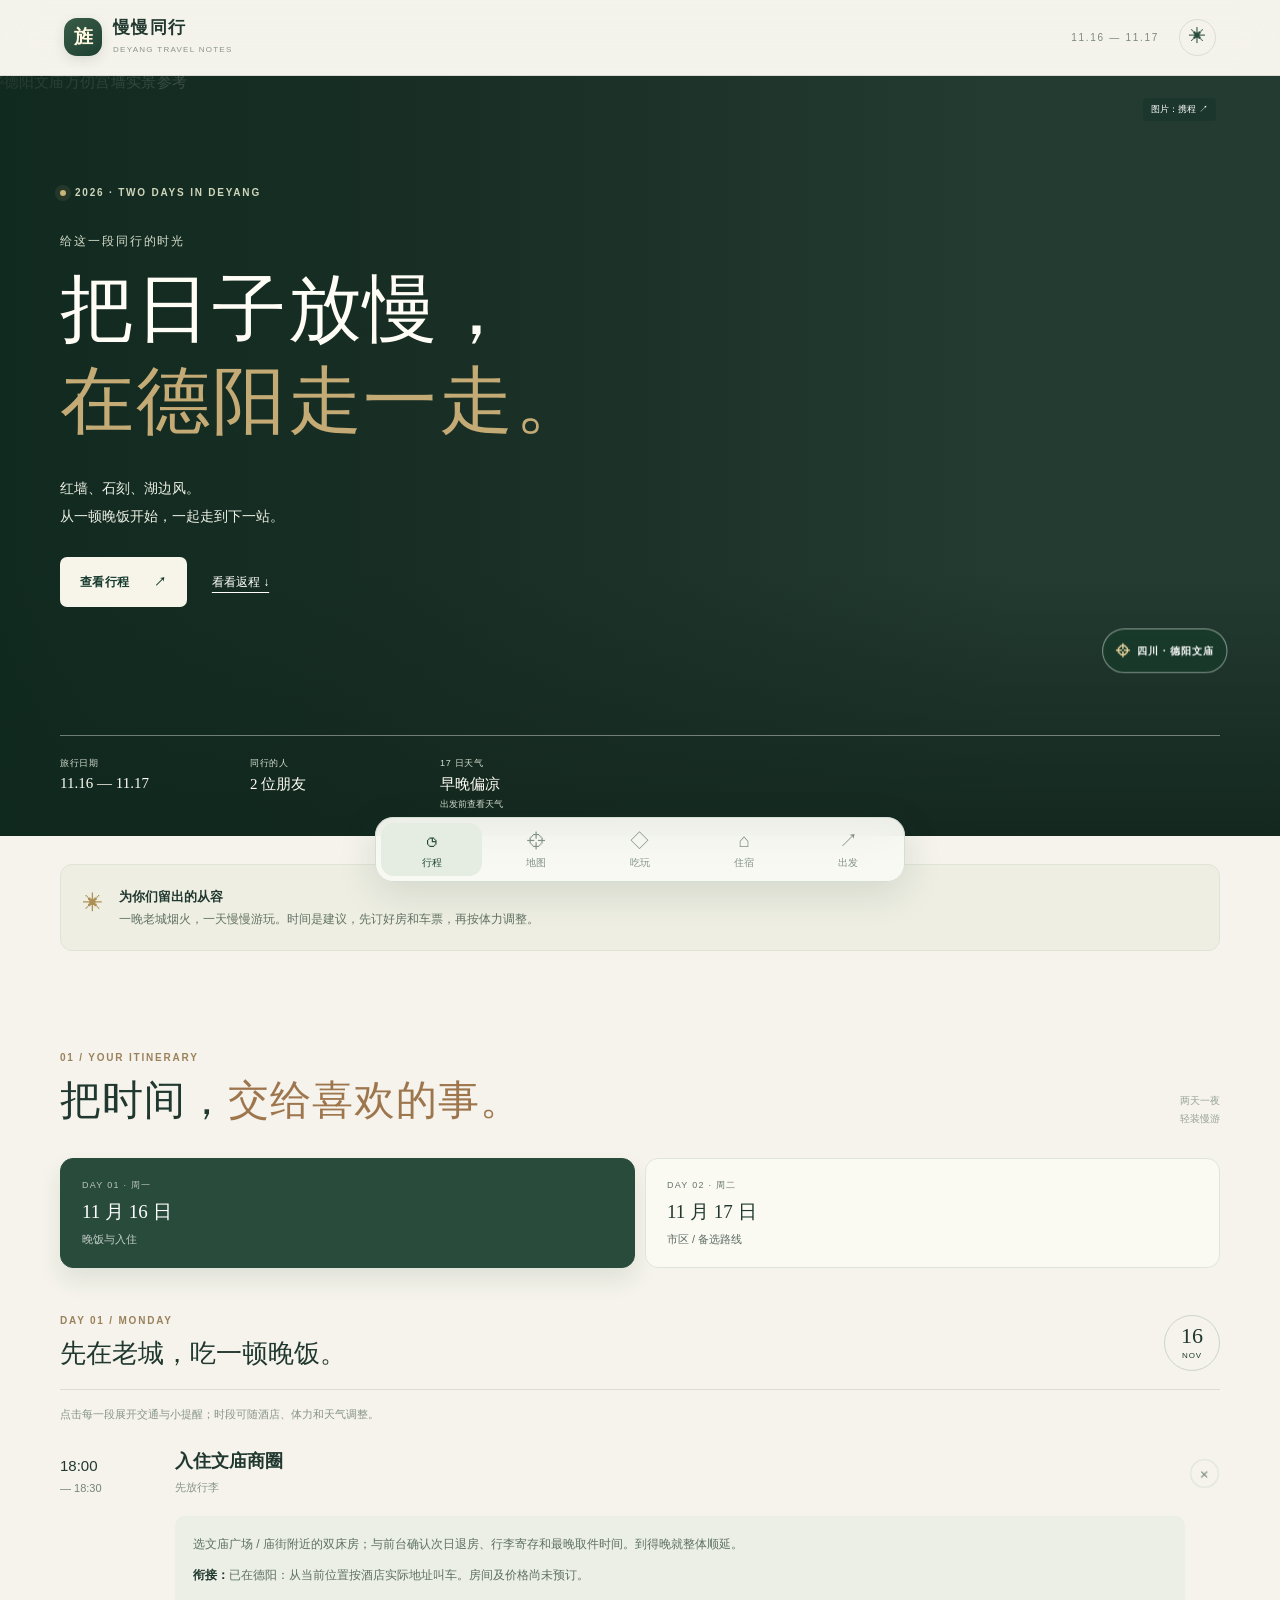
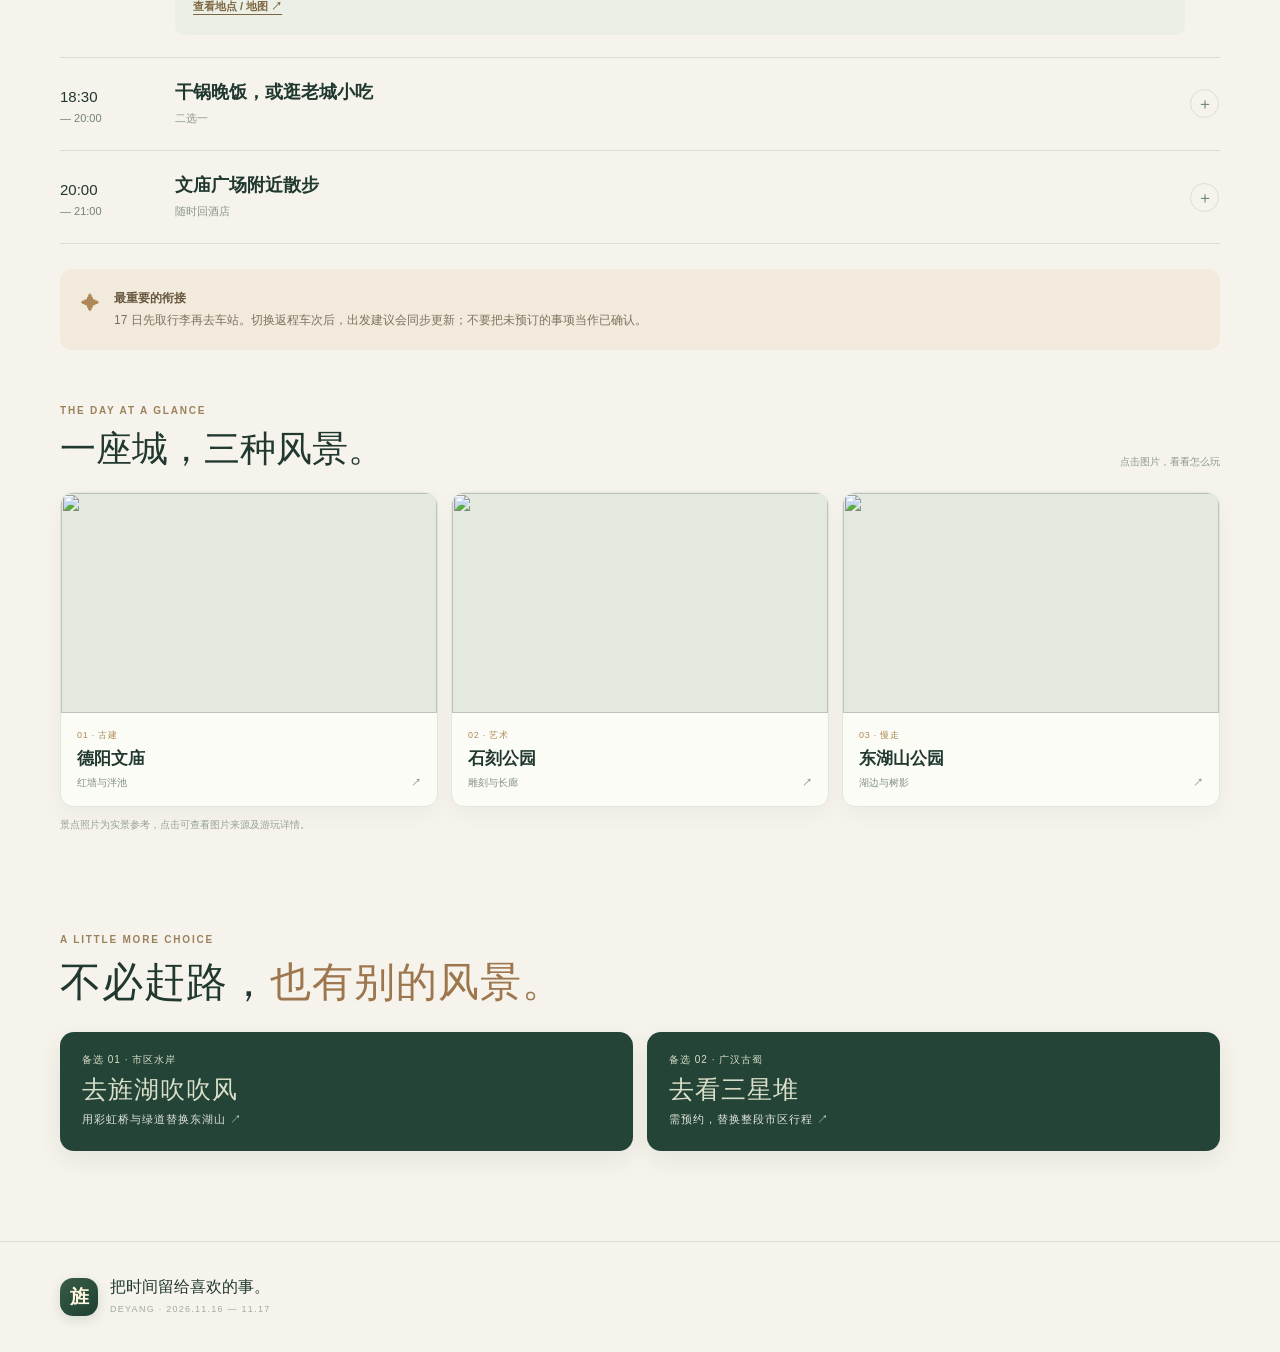
==== commit e796d279: "Refine mobile homepage and contextual map guidance" ====
--- a/index.html
+++ b/index.html
@@ -7,26 +7,28 @@
   <meta name="description" content="德阳两人旅行的移动图文路书：时间、路线、高德地图、美食、住宿及分头返程。">
   <title>在德阳，慢慢同行 · 两人旅行手记</title>
   <link rel="manifest" href="manifest.webmanifest">
+  <link rel="preconnect" href="https://dimg04.c-ctrip.com">
   <link rel="icon" href="assets/icon.svg" type="image/svg+xml">
-  <link rel="stylesheet" href="assets/vendor/leaflet.css"><link rel="stylesheet" href="assets/vendor/MarkerCluster.css"><link rel="stylesheet" href="styles.css?v=14">
+  <link rel="stylesheet" href="assets/vendor/leaflet.css"><link rel="stylesheet" href="assets/vendor/MarkerCluster.css"><link rel="stylesheet" href="styles.css?v=15">
 </head>
 <body>
 <a class="skip-link" href="#main">跳到主要内容</a>
 <header class="topbar">
   <a href="#plan" class="brand" data-page-link="plan" aria-label="在德阳，慢慢同行：回到行程"><span class="brand-mark">旌</span><span><strong>慢慢同行</strong><small>DEYANG TRAVEL NOTES</small></span></a>
-  <div class="top-actions"><span class="top-date">11.16 — 11.17</span><button id="wechat-guide-top" class="wechat-guide-top" type="button" hidden>浏览器指引</button><button class="icon-button motion-toggle" id="motion-toggle" type="button" aria-label="减少动态效果" aria-pressed="false">✳</button></div>
+  <div class="top-actions"><span class="top-date">11.16 — 11.17</span><button class="icon-button motion-toggle" id="motion-toggle" type="button" aria-label="减少动态效果" aria-pressed="false">✳</button></div>
 </header>
-<aside id="wechat-browser-guide" class="wechat-browser-guide" aria-label="微信打开浏览器指引" hidden><div class="wechat-guide-inner"><div><span class="wechat-guide-kicker">WECHAT TIP · 微信使用提示</span><h2>想用高德 App 导航？</h2><p>点微信右上角 <strong>「···」</strong> → 选择 <strong>「在浏览器打开」</strong>，再点地点或路线，选择“打开高德 App”。</p><p class="wechat-guide-small">如果菜单里找不到，可复制本页链接，粘贴到 Edge 或手机自带浏览器。</p></div><div class="wechat-guide-tools"><button type="button" id="wechat-guide-copy">复制本页链接 ↗</button><input id="wechat-guide-url" class="wechat-url" readonly hidden aria-label="当前页面链接，可长按复制"><span id="wechat-guide-status" role="status" aria-live="polite"></span></div></div></aside>
+
 <main id="main">
   <section class="page active" data-page="plan" id="plan" aria-label="行程">
     <div class="hero">
-      <div class="hero-image" role="img" aria-label="德阳文庙红墙的实景参考"></div>
+      <div class="hero-image"><img src="https://dimg04.c-ctrip.com/images/0104l12000874eooy4F13_W_1600_0.jpg?proc=autoorient" alt="德阳文庙万仞宫墙实景参考" width="1600" height="1200" fetchpriority="high" decoding="async" referrerpolicy="no-referrer"><span class="hero-location" aria-hidden="true"><i>⌖</i> 四川 · 德阳文庙</span></div>
       <div class="hero-content"><div class="hero-kicker"><span class="hero-dot"></span> 2026 · TWO DAYS IN DEYANG</div><p class="hero-overline">给这一段同行的时光</p><h1>把日子放慢，<br><em>在德阳走一走。</em></h1><p class="hero-copy">红墙、石刻、湖边风。<br>从一顿晚饭开始，一起走到下一站。</p><div class="hero-actions"><a href="#itinerary" class="button button-light">查看行程 <span>↗</span></a><button class="hero-link" type="button" data-open-page="depart">看看返程 ↓</button></div></div>
       <a class="hero-credit" target="_blank" rel="noopener noreferrer" href="https://you.ctrip.com/sight/deyang462/127962.html">图片：携程 ↗</a>
       <div class="hero-foot"><div><span>旅行日期</span><strong>11.16 — 11.17</strong></div><div><span>同行的人</span><strong>2 位朋友</strong></div><div><span>17 日天气</span><strong id="weather-summary">查看中</strong><small id="weather-caption">请于出发前复核</small></div></div>
     </div>
     <div class="content-shell">
       <div class="intro-strip"><span class="intro-icon">✳</span><p><strong>为你们留出的从容</strong><br>一晚老城烟火，一天慢慢游玩。时间是建议，先订好房和车票，再按体力调整。</p></div>
+
       <section id="itinerary" class="block"><div class="section-title"><div><p class="eyebrow">01 / YOUR ITINERARY</p><h2>把时间，<em>交给喜欢的事。</em></h2></div><span class="section-side">两天一夜<br>轻装慢游</span></div>
         <div class="day-control" role="group" aria-label="选择旅行日期"><button type="button" class="day-button active" data-day="evening" aria-pressed="true"><small>DAY 01 · 周一</small><strong>11 月 16 日</strong><span>晚饭与入住</span></button><button type="button" class="day-button" data-day="daytrip" aria-pressed="false"><small>DAY 02 · 周二</small><strong>11 月 17 日</strong><span>市区 / 备选路线</span></button></div>
         <div id="route-picker" class="route-picker" hidden><div class="mini-heading"><div><span>CHOOSE YOUR DAY</span><h3>选一条，按喜欢的节奏走</h3></div><span class="swipe-hint">横滑比较 →</span></div><div class="route-choices" id="route-choices"></div><p class="route-choice-note" id="route-choice-note"></p></div>
@@ -34,6 +36,7 @@
         <p class="timeline-note">点击每一段展开交通与小提醒；时段可随酒店、体力和天气调整。</p><div id="timeline" class="timeline"></div>
         <div class="travel-tip"><span>✦</span><p><strong>最重要的衔接</strong><br>17 日先取行李再去车站。切换返程车次后，出发建议会同步更新；不要把未预订的事项当作已确认。</p></div>
       </section>
+      <section class="home-highlights" aria-labelledby="home-highlights-title"><div class="home-highlights-heading"><div><p class="eyebrow">THE DAY AT A GLANCE</p><h2 id="home-highlights-title">一座城，三种风景。</h2></div><p>点击图片，看看怎么玩</p></div><div class="home-highlights-grid"><button type="button" class="home-highlight-card" data-go-place="wenmiao"><span class="home-highlight-photo"><img loading="lazy" decoding="async" referrerpolicy="no-referrer" src="https://dimg04.c-ctrip.com/images/0104l12000874eooy4F13_W_640_10000.jpg?proc=autoorient" alt=""></span><span class="home-highlight-copy"><small>01 · 古建</small><strong>德阳文庙</strong><span>红墙与泮池 <b aria-hidden="true">↗</b></span></span></button><button type="button" class="home-highlight-card" data-go-place="stone"><span class="home-highlight-photo"><img loading="lazy" decoding="async" referrerpolicy="no-referrer" src="https://imgcdn.scol.com.cn/NEWS_B94BBD70D9EAFE3EB5005CCC3CD2AF12.JPG" alt=""></span><span class="home-highlight-copy"><small>02 · 艺术</small><strong>石刻公园</strong><span>雕刻与长廊 <b aria-hidden="true">↗</b></span></span></button><button type="button" class="home-highlight-card" data-go-place="eastlake"><span class="home-highlight-photo"><img loading="lazy" decoding="async" referrerpolicy="no-referrer" src="https://p3.itc.cn/q_70/images01/20210630/0d8259bfa8ab4bf8839b14ed00db6916.jpeg" alt=""></span><span class="home-highlight-copy"><small>03 · 慢走</small><strong>东湖山公园</strong><span>湖边与树影 <b aria-hidden="true">↗</b></span></span></button></div><p class="home-highlights-note">景点照片为实景参考，点击可查看图片来源及游玩详情。</p></section>
       <section class="block alternative-preview"><div class="section-title compact"><div><p class="eyebrow">A LITTLE MORE CHOICE</p><h2>不必赶路，<em>也有别的风景。</em></h2></div></div><div class="alt-pair"><button type="button" class="alt-tile alt-jinghu" data-select-route="waterfront"><img loading="lazy" referrerpolicy="no-referrer" src="https://img.pconline.com.cn/images/upload/upc/tx/photoblog/1404/01/c5/32689642_32689642_1396337895906.jpg" alt="旌湖桥梁与城市的历史夜景"><span class="alt-copy"><span>备选 01 · 市区水岸</span><strong>去旌湖吹吹风</strong><small>用彩虹桥与绿道替换东湖山 ↗</small></span></button><button type="button" class="alt-tile alt-sxd" data-select-route="museum"><img loading="lazy" referrerpolicy="no-referrer" src="https://imgcdn.scol.com.cn/NEWS_A6163A0EAC8E5A33BC3726B5B8D7BB6D.JPG" alt="三星堆青铜面具展品参考图"><span class="alt-copy"><span>备选 02 · 广汉古蜀</span><strong>去看三星堆</strong><small>需预约，替换整段市区行程 ↗</small></span></button></div></section>
     </div>
   </section>
@@ -100,6 +103,6 @@
 <dialog id="wechat-map-dialog" class="wechat-map-dialog" aria-labelledby="wechat-map-title"><div class="picker-handle" aria-hidden="true"></div><div class="wechat-dialog-head"><span class="wechat-map-icon" aria-hidden="true">⌁</span><button type="button" class="wechat-close" aria-label="关闭地图选择">×</button></div><p class="eyebrow">OPEN IN MAPS</p><h2 id="wechat-map-title">选择地图打开方式</h2><p class="wechat-dialog-copy" id="wechat-map-destination"></p><p class="wechat-launch-note" id="wechat-map-note"></p><a id="wechat-map-bridge" class="wechat-primary" hidden>在浏览器打开高德 App ↗</a><a id="wechat-map-native" class="wechat-primary" hidden>打开高德 App ↗</a><a id="wechat-map-nav" class="wechat-secondary" hidden>在高德 App 中导航 ↗</a><a id="wechat-map-web" class="wechat-secondary" rel="noopener noreferrer">在高德网页查看 ↗</a><button type="button" id="wechat-map-share" class="wechat-secondary">分享这个地点 / 路线 ↗</button><details class="wechat-more"><summary>更多方式</summary><a id="wechat-map-qq" class="wechat-secondary" rel="noopener noreferrer" hidden>在腾讯地图查看路线 ↗</a><button type="button" id="wechat-map-copy-name" class="wechat-copy" hidden>复制地点名称</button><button type="button" id="wechat-map-copy" class="wechat-copy">复制攻略分享链接</button></details><input id="wechat-map-url" class="wechat-url" type="text" readonly hidden aria-label="内容，可长按复制"><p id="wechat-map-status" class="wechat-status" role="status" aria-live="polite"></p></dialog>
 <dialog id="wechat-share-dialog" class="wechat-map-dialog" aria-labelledby="wechat-share-title"><div class="picker-handle" aria-hidden="true"></div><div class="wechat-dialog-head"><span class="wechat-map-icon" aria-hidden="true">↗</span><button type="button" class="wechat-share-close" aria-label="关闭分享提示">×</button></div><p class="eyebrow">SHARE THIS TRIP</p><h2 id="wechat-share-title">分享给同行的朋友</h2><p class="wechat-dialog-copy">点击微信右上角「···」，选择“发送给朋友”；也可以复制链接后发给朋友。</p><button type="button" id="wechat-share-copy" class="wechat-primary">复制分享链接</button><input id="wechat-share-url" class="wechat-url" type="text" readonly hidden aria-label="分享链接，可长按复制"><p id="wechat-share-status" class="wechat-status" role="status" aria-live="polite"></p></dialog>
 <dialog id="photo-dialog" class="photo-dialog"><button type="button" class="dialog-close" aria-label="关闭图片">×</button><img alt=""><p></p><a target="_blank" rel="noopener noreferrer">查看图片来源 ↗</a></dialog>
-<script src="trip-data.js?v=14"></script><script src="content-v2.js?v=14"></script><script src="app.js?v=14"></script><script src="geo-map.js?v=14"></script><script src="native-map.js?v=14"></script><script src="assets/vendor/leaflet.js"></script><script src="assets/vendor/leaflet.markercluster.js"></script><script src="assets/vendor/protomaps-leaflet.js"></script><script src="overview-map.js?v=14"></script><script src="wechat-map.js?v=14"></script>
+<script src="trip-data.js?v=15"></script><script src="content-v2.js?v=15"></script><script src="app.js?v=15"></script><script src="geo-map.js?v=15"></script><script src="native-map.js?v=15"></script><script src="assets/vendor/leaflet.js"></script><script src="assets/vendor/leaflet.markercluster.js"></script><script src="assets/vendor/protomaps-leaflet.js"></script><script src="overview-map.js?v=15"></script><script src="wechat-map.js?v=15"></script>
 </body>
 </html>
--- a/styles.css
+++ b/styles.css
@@ -72,6 +72,14 @@
 .shared-map-route[hidden]{display:none}.shared-map-route h2{font:500 20px var(--serif);margin:7px 0}.shared-map-route p{font-size:13px;color:#6d8272;margin:0}.shared-map-route a{flex:none;padding:10px 13px;border-radius:8px;background:#31533f;color:white;text-decoration:none;font-size:11px;font-weight:700}
 .wechat-map-dialog button.wechat-secondary{cursor:pointer;font:inherit;font-size:12px;font-weight:700}.wechat-map-dialog .wechat-launch-note{padding:10px 12px;border-radius:9px;background:#eef4e9;color:#506c57;font-size:12px}
 @media(max-width:520px){.shared-map-route{align-items:flex-start;flex-direction:column;padding:18px}.shared-map-route a{width:100%;text-align:center}.map-frame-action{padding:12px}.map-frame-action span{font-size:10px}}
-.wechat-guide-top{padding:7px 9px;border:1px solid #ccdccc;border-radius:999px;background:#eef4e9;color:#42654c;font-size:11px;font-weight:700;white-space:nowrap;cursor:pointer}.wechat-guide-top[hidden],.wechat-browser-guide[hidden]{display:none!important}
-.wechat-browser-guide{background:#e8f0e4;border-bottom:1px solid #d7e3d4;scroll-margin-top:76px}.wechat-guide-inner{width:min(1160px,calc(100% - 64px));margin:auto;padding:16px 0;display:flex;align-items:center;justify-content:space-between;gap:24px}.wechat-guide-kicker{font-size:9px;font-weight:700;letter-spacing:.12em;color:#8a7750}.wechat-guide-inner h2{font:600 17px var(--serif);margin:5px 0;color:#294a37}.wechat-guide-inner p{margin:4px 0;font-size:12px;line-height:1.7;color:#526f59}.wechat-guide-inner p.wechat-guide-small{font-size:11px;color:#758c78}.wechat-guide-tools{min-width:150px;display:grid;gap:5px}.wechat-guide-tools button{padding:10px 14px;border:1px solid #365e43;border-radius:9px;background:#31533f;color:white;font-size:11px;font-weight:700;cursor:pointer}.wechat-guide-tools span{font-size:10px;color:#56735c}.wechat-guide-tools .wechat-url{max-width:220px}
-@media(max-width:700px){.wechat-browser-guide{scroll-margin-top:65px}.wechat-guide-inner{width:calc(100% - 40px);padding:14px 0;display:block}.wechat-guide-inner h2{font-size:16px}.wechat-guide-inner p{font-size:11px}.wechat-guide-tools{margin-top:9px;display:flex;align-items:center;flex-wrap:wrap}.wechat-guide-tools button{padding:8px 11px}.wechat-guide-top~.motion-toggle{width:33px;height:33px}.top-actions:has(.wechat-guide-top:not([hidden])) .top-date{display:none}}
+/* A full-resolution photograph on mobile, with a legible caption and no cropping. */
+.hero-image{background-image:none;overflow:hidden}
+.hero-image img{display:block;width:100%;height:100%;object-fit:cover;object-position:center}
+.hero-image::after{content:"";position:absolute;inset:0;background:linear-gradient(90deg,rgba(15,40,30,.92) 0%,rgba(20,40,31,.68) 39%,rgba(19,35,28,.12) 78%),linear-gradient(0deg,rgba(14,34,25,.8),transparent 35%);pointer-events:none}
+.hero-location{position:absolute;right:clamp(24px,5vw,72px);bottom:22%;z-index:2;display:flex;align-items:center;gap:7px;padding:9px 12px;border:1px solid #ffffff78;border-radius:999px;color:#fff;background:#173c2ab8;font-size:10px;font-weight:700;letter-spacing:.08em;backdrop-filter:blur(8px)}
+.hero-location i{font-style:normal;font-size:14px;color:#e4d19b}
+.hero-credit{z-index:3}.hero-credit:focus-visible,.home-highlight-card:focus-visible{outline:3px solid #c1a16b;outline-offset:3px}
+.home-highlights{padding-top:54px}.home-highlights-heading{display:flex;align-items:end;justify-content:space-between;gap:12px;margin-bottom:18px}.home-highlights-heading h2{margin:7px 0 0;font:500 clamp(26px,2.8vw,36px)/1.35 var(--serif);color:var(--ink)}.home-highlights-heading>p{margin:0 0 4px;color:#8d9b8e;font-size:10px;white-space:nowrap}
+.home-highlights-grid{display:grid;grid-template-columns:repeat(3,minmax(0,1fr));gap:13px}.home-highlight-card{min-width:0;overflow:hidden;padding:0;text-align:left;border:1px solid #e0e7dc;border-radius:13px;background:#fcfcf6;color:var(--ink);box-shadow:0 8px 24px #203d2a0a;transition:transform .2s,box-shadow .2s;cursor:pointer}.home-highlight-card:hover{transform:translateY(-3px);box-shadow:0 13px 30px #203d2a19}.home-highlight-photo{display:block;width:100%;height:clamp(130px,18vw,220px);background:#e3e9de}.home-highlight-photo img{display:block;width:100%;height:100%;object-fit:contain}.home-highlight-copy{display:block;padding:15px 16px 16px}.home-highlight-copy small,.home-highlight-copy strong,.home-highlight-copy>span{display:block}.home-highlight-copy small{font-size:9px;letter-spacing:.08em;color:#ad8956}.home-highlight-copy strong{margin:5px 0;font:600 17px/1.3 var(--serif)}.home-highlight-copy>span{font-size:10px;line-height:1.5;color:#829184}.home-highlight-copy b{float:right;color:#8f9f8d}.home-highlights-note{margin:10px 0 0;color:#96a197;font-size:10px;line-height:1.6}
+@media(max-width:700px){.hero-image{aspect-ratio:4/3;background-image:none}.hero-image img{height:auto;aspect-ratio:4/3;object-fit:contain}.hero-image::after{background:linear-gradient(0deg,#122f2375,transparent 30%)}.hero-location{left:16px;right:auto;bottom:14px;padding:7px 10px;font-size:9px}.hero-content{padding:28px 0 25px}.hero-overline{color:#ced9cb}.hero-foot{border-color:#ffffff55}.home-highlights{padding-top:48px}.home-highlights-heading{align-items:start;margin-bottom:15px}.home-highlights-heading h2{font-size:25px}.home-highlights-heading>p{padding-top:2px;font-size:10px}.home-highlights-grid{gap:8px}.home-highlight-card{border-radius:10px}.home-highlight-photo{height:auto;aspect-ratio:4/3}.home-highlight-copy{padding:10px 9px 12px}.home-highlight-copy small{font-size:9px}.home-highlight-copy strong{font-size:14px;margin:5px 0}.home-highlight-copy>span{font-size:10px}.home-highlights-note{font-size:10px}}
+@media(max-width:360px){.home-highlights-heading{display:block}.home-highlights-heading>p{margin-top:7px}.home-highlight-copy{padding-left:7px;padding-right:7px}.home-highlight-copy strong{font-size:12px}}
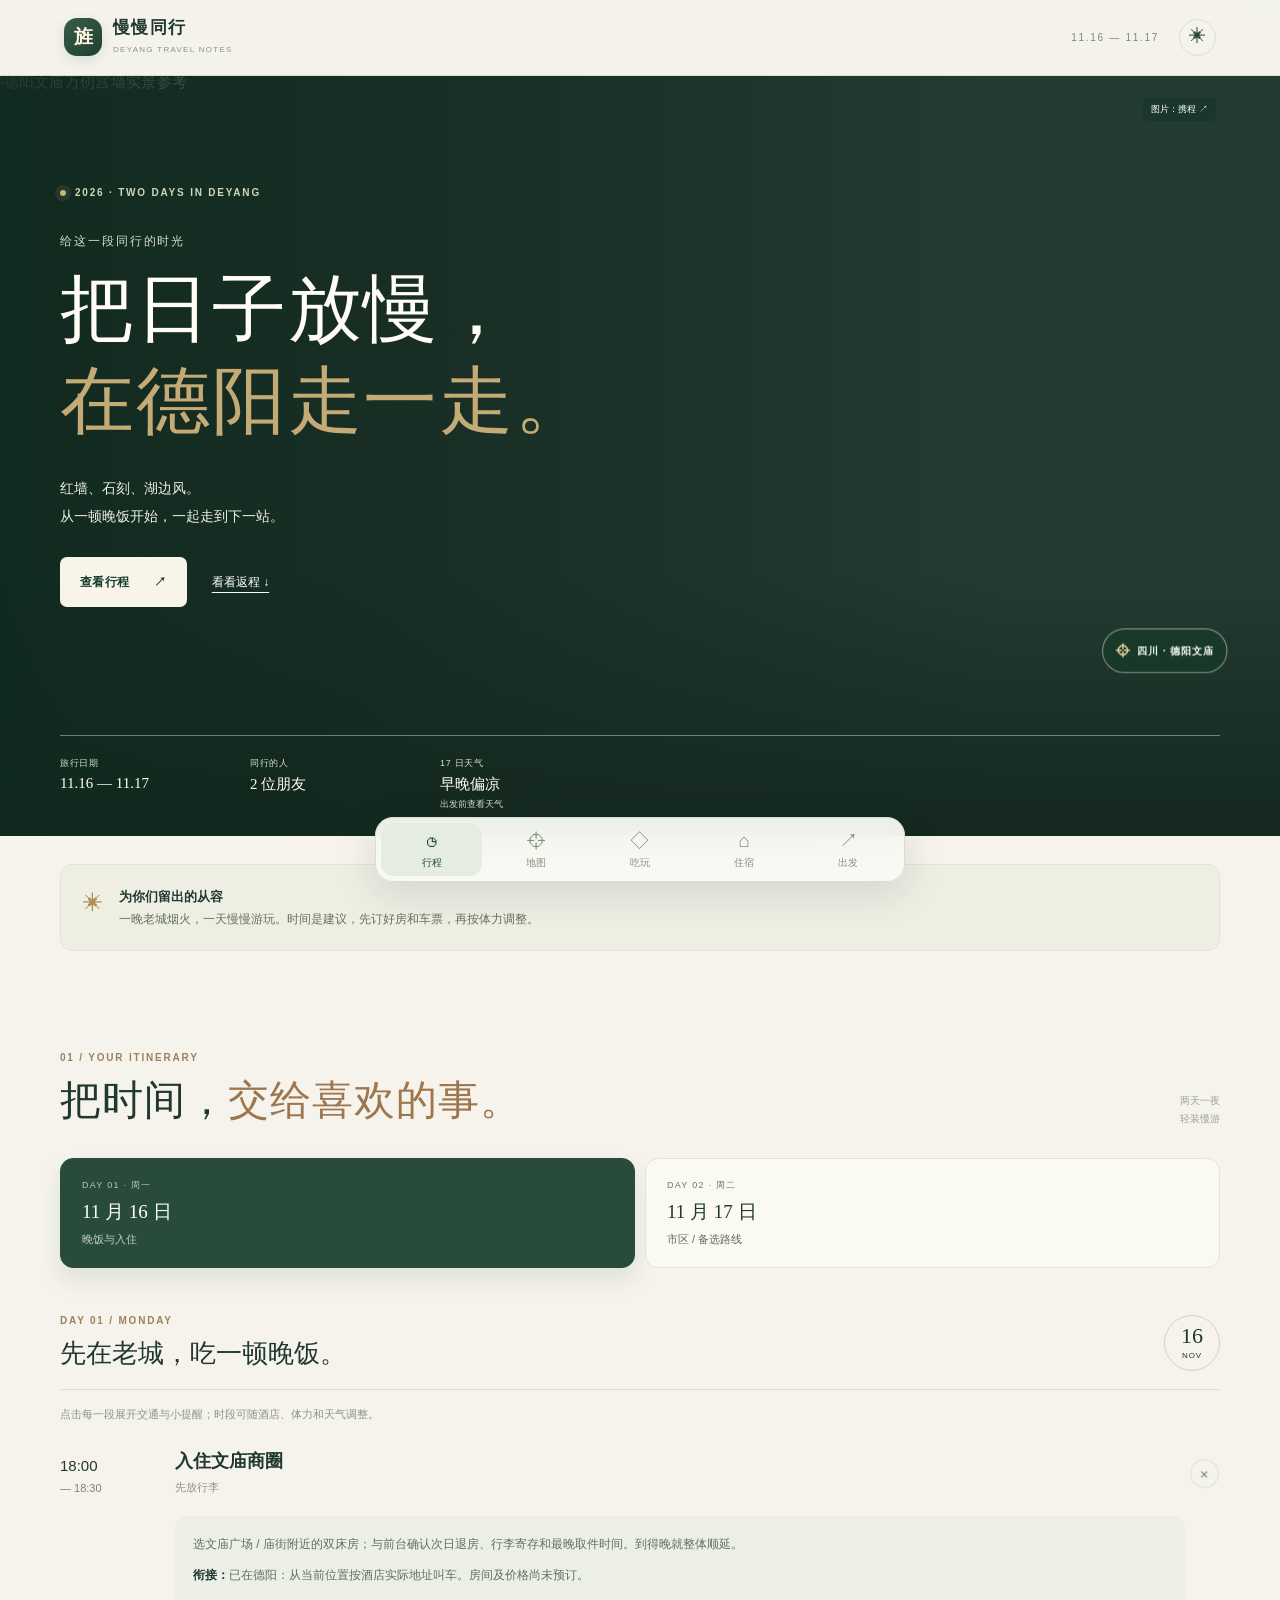
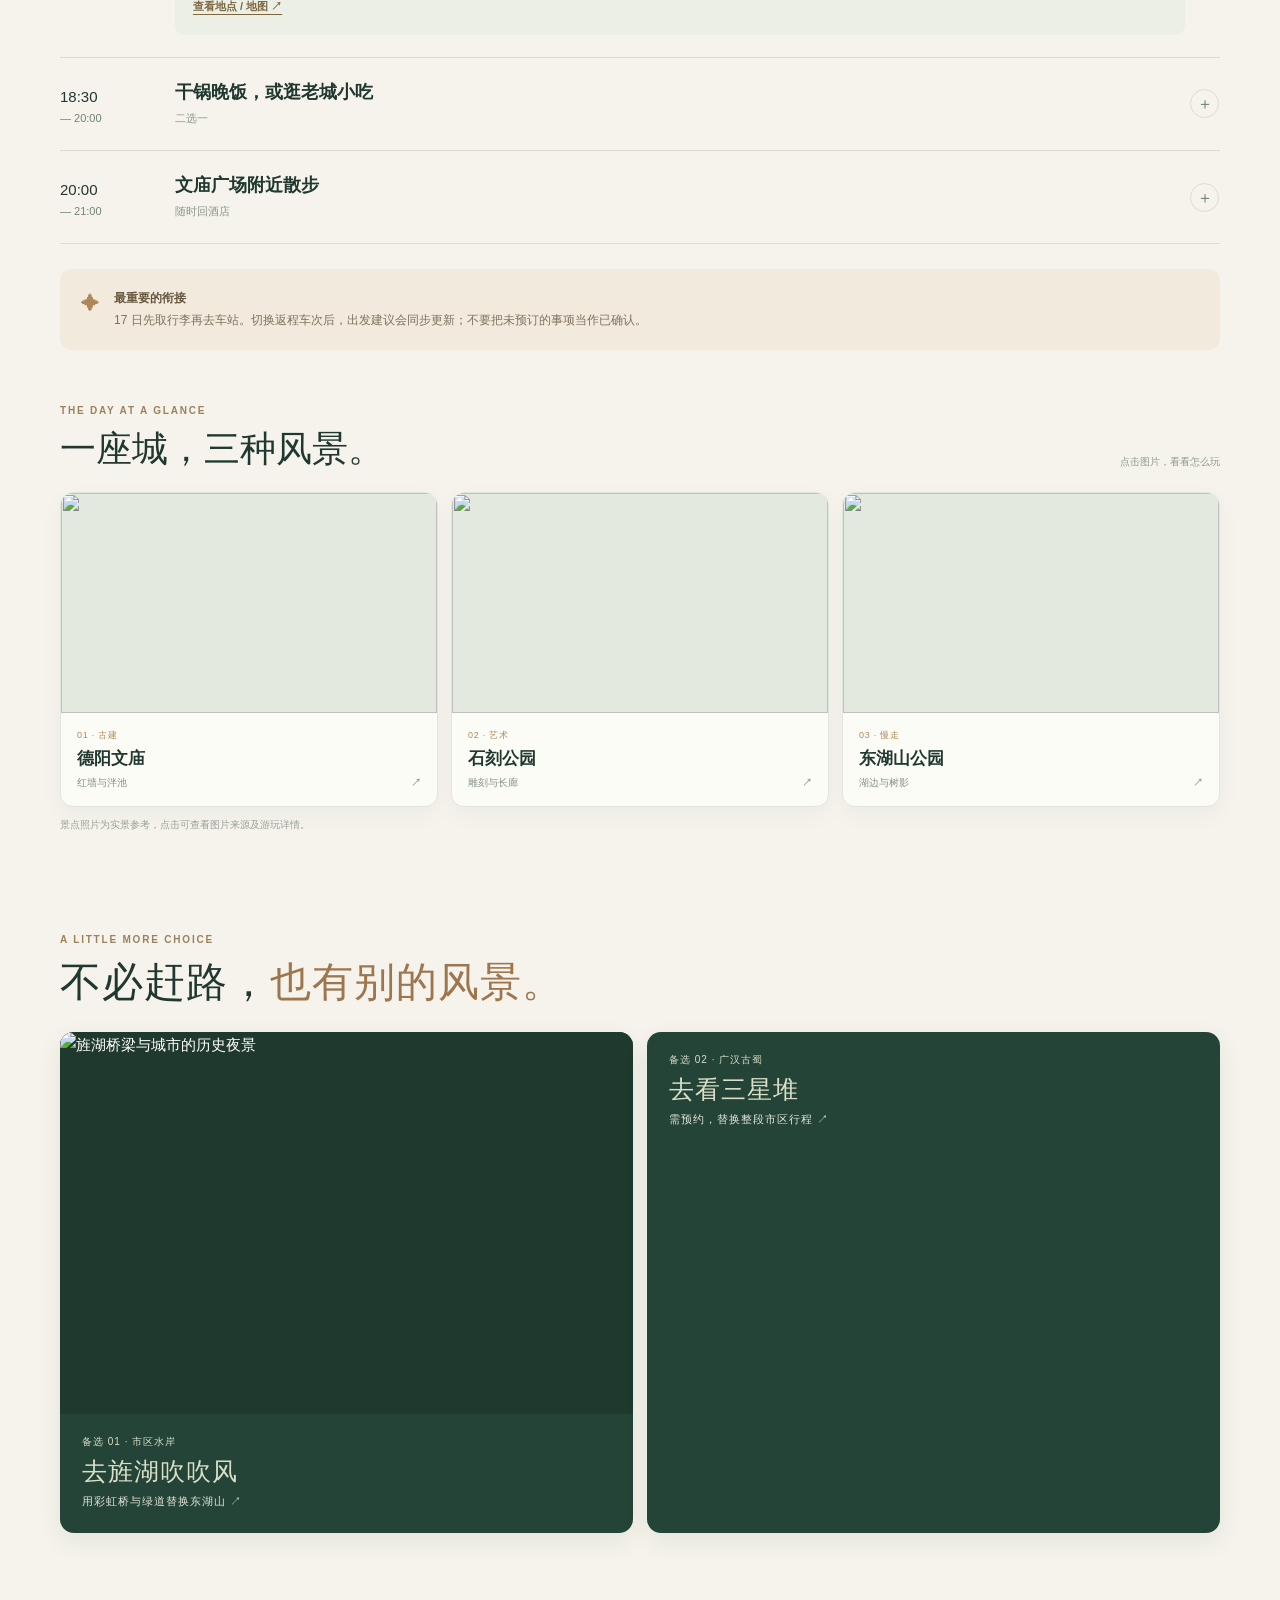
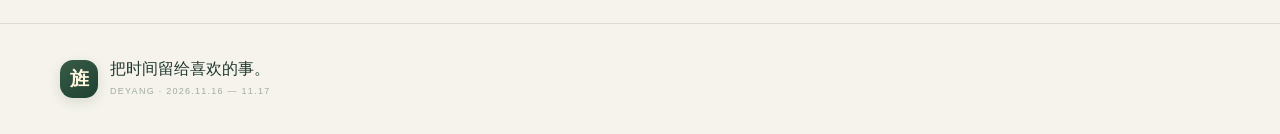
==== commit 2f0968e3: "Open map apps directly from the choice card" ====
--- a/index.html
+++ b/index.html
@@ -9,7 +9,7 @@
   <link rel="manifest" href="manifest.webmanifest">
   <link rel="preconnect" href="https://dimg04.c-ctrip.com">
   <link rel="icon" href="assets/icon.svg" type="image/svg+xml">
-  <link rel="stylesheet" href="assets/vendor/leaflet.css"><link rel="stylesheet" href="assets/vendor/MarkerCluster.css"><link rel="stylesheet" href="styles.css?v=15">
+  <link rel="stylesheet" href="assets/vendor/leaflet.css"><link rel="stylesheet" href="assets/vendor/MarkerCluster.css"><link rel="stylesheet" href="styles.css?v=16">
 </head>
 <body>
 <a class="skip-link" href="#main">跳到主要内容</a>
@@ -100,9 +100,9 @@
 <nav class="bottom-nav" aria-label="主导航"><button type="button" data-nav="plan" class="active" aria-current="page"><span>◷</span><small>行程</small></button><button type="button" data-nav="map"><span>⌖</span><small>地图</small></button><button type="button" data-nav="discover"><span>◇</span><small>吃玩</small></button><button type="button" data-nav="stay"><span>⌂</span><small>住宿</small></button><button type="button" data-nav="depart"><span>↗</span><small>出发</small></button></nav>
 <div class="toast" role="status" aria-live="polite"></div>
 <dialog id="geo-place-picker" class="place-picker" aria-labelledby="place-picker-title"><div class="picker-handle" aria-hidden="true"></div><div class="picker-header"><div><span class="small-label">CHOOSE A PLACE</span><h2 id="place-picker-title">选择地点</h2></div><button type="button" class="picker-close" aria-label="关闭选择地点">×</button></div><p class="picker-intro">选一个地点，查看方向与直线距离</p><div id="place-options" class="place-options"></div></dialog>
-<dialog id="wechat-map-dialog" class="wechat-map-dialog" aria-labelledby="wechat-map-title"><div class="picker-handle" aria-hidden="true"></div><div class="wechat-dialog-head"><span class="wechat-map-icon" aria-hidden="true">⌁</span><button type="button" class="wechat-close" aria-label="关闭地图选择">×</button></div><p class="eyebrow">OPEN IN MAPS</p><h2 id="wechat-map-title">选择地图打开方式</h2><p class="wechat-dialog-copy" id="wechat-map-destination"></p><p class="wechat-launch-note" id="wechat-map-note"></p><a id="wechat-map-bridge" class="wechat-primary" hidden>在浏览器打开高德 App ↗</a><a id="wechat-map-native" class="wechat-primary" hidden>打开高德 App ↗</a><a id="wechat-map-nav" class="wechat-secondary" hidden>在高德 App 中导航 ↗</a><a id="wechat-map-web" class="wechat-secondary" rel="noopener noreferrer">在高德网页查看 ↗</a><button type="button" id="wechat-map-share" class="wechat-secondary">分享这个地点 / 路线 ↗</button><details class="wechat-more"><summary>更多方式</summary><a id="wechat-map-qq" class="wechat-secondary" rel="noopener noreferrer" hidden>在腾讯地图查看路线 ↗</a><button type="button" id="wechat-map-copy-name" class="wechat-copy" hidden>复制地点名称</button><button type="button" id="wechat-map-copy" class="wechat-copy">复制攻略分享链接</button></details><input id="wechat-map-url" class="wechat-url" type="text" readonly hidden aria-label="内容，可长按复制"><p id="wechat-map-status" class="wechat-status" role="status" aria-live="polite"></p></dialog>
+<dialog id="wechat-map-dialog" class="wechat-map-dialog" aria-labelledby="wechat-map-title"><div class="picker-handle" aria-hidden="true"></div><div class="wechat-dialog-head"><span class="wechat-map-icon" aria-hidden="true">⌁</span><button type="button" class="wechat-close" aria-label="关闭地图选择">×</button></div><p class="eyebrow">OPEN IN MAPS</p><h2 id="wechat-map-title">选择地图打开方式</h2><p class="wechat-dialog-copy" id="wechat-map-destination"></p><p class="wechat-launch-note" id="wechat-map-note"></p><button type="button" id="wechat-map-copy-browser" class="wechat-secondary" hidden>复制链接到浏览器</button><a id="wechat-map-native" class="wechat-primary" hidden>打开高德 App ↗</a><a id="wechat-map-nav" class="wechat-secondary" hidden>在高德 App 中导航 ↗</a><a id="wechat-map-web" class="wechat-secondary" rel="noopener noreferrer">在高德网页查看 ↗</a><button type="button" id="wechat-map-share" class="wechat-secondary">分享这个地点 / 路线 ↗</button><details class="wechat-more"><summary>更多方式</summary><a id="wechat-map-alternate" class="wechat-secondary" hidden>尝试另一种 App 打开方式 ↗</a><a id="wechat-map-qq" class="wechat-secondary" rel="noopener noreferrer" hidden>在腾讯地图查看路线 ↗</a><button type="button" id="wechat-map-copy-name" class="wechat-copy" hidden>复制地点名称</button><button type="button" id="wechat-map-copy" class="wechat-copy">复制攻略分享链接</button></details><input id="wechat-map-url" class="wechat-url" type="text" readonly hidden aria-label="内容，可长按复制"><p id="wechat-map-status" class="wechat-status" role="status" aria-live="polite"></p></dialog>
 <dialog id="wechat-share-dialog" class="wechat-map-dialog" aria-labelledby="wechat-share-title"><div class="picker-handle" aria-hidden="true"></div><div class="wechat-dialog-head"><span class="wechat-map-icon" aria-hidden="true">↗</span><button type="button" class="wechat-share-close" aria-label="关闭分享提示">×</button></div><p class="eyebrow">SHARE THIS TRIP</p><h2 id="wechat-share-title">分享给同行的朋友</h2><p class="wechat-dialog-copy">点击微信右上角「···」，选择“发送给朋友”；也可以复制链接后发给朋友。</p><button type="button" id="wechat-share-copy" class="wechat-primary">复制分享链接</button><input id="wechat-share-url" class="wechat-url" type="text" readonly hidden aria-label="分享链接，可长按复制"><p id="wechat-share-status" class="wechat-status" role="status" aria-live="polite"></p></dialog>
 <dialog id="photo-dialog" class="photo-dialog"><button type="button" class="dialog-close" aria-label="关闭图片">×</button><img alt=""><p></p><a target="_blank" rel="noopener noreferrer">查看图片来源 ↗</a></dialog>
-<script src="trip-data.js?v=15"></script><script src="content-v2.js?v=15"></script><script src="app.js?v=15"></script><script src="geo-map.js?v=15"></script><script src="native-map.js?v=15"></script><script src="assets/vendor/leaflet.js"></script><script src="assets/vendor/leaflet.markercluster.js"></script><script src="assets/vendor/protomaps-leaflet.js"></script><script src="overview-map.js?v=15"></script><script src="wechat-map.js?v=15"></script>
+<script src="trip-data.js?v=16"></script><script src="content-v2.js?v=16"></script><script src="app.js?v=16"></script><script src="geo-map.js?v=16"></script><script src="native-map.js?v=16"></script><script src="assets/vendor/leaflet.js"></script><script src="assets/vendor/leaflet.markercluster.js"></script><script src="assets/vendor/protomaps-leaflet.js"></script><script src="overview-map.js?v=16"></script><script src="wechat-map.js?v=16"></script>
 </body>
 </html>
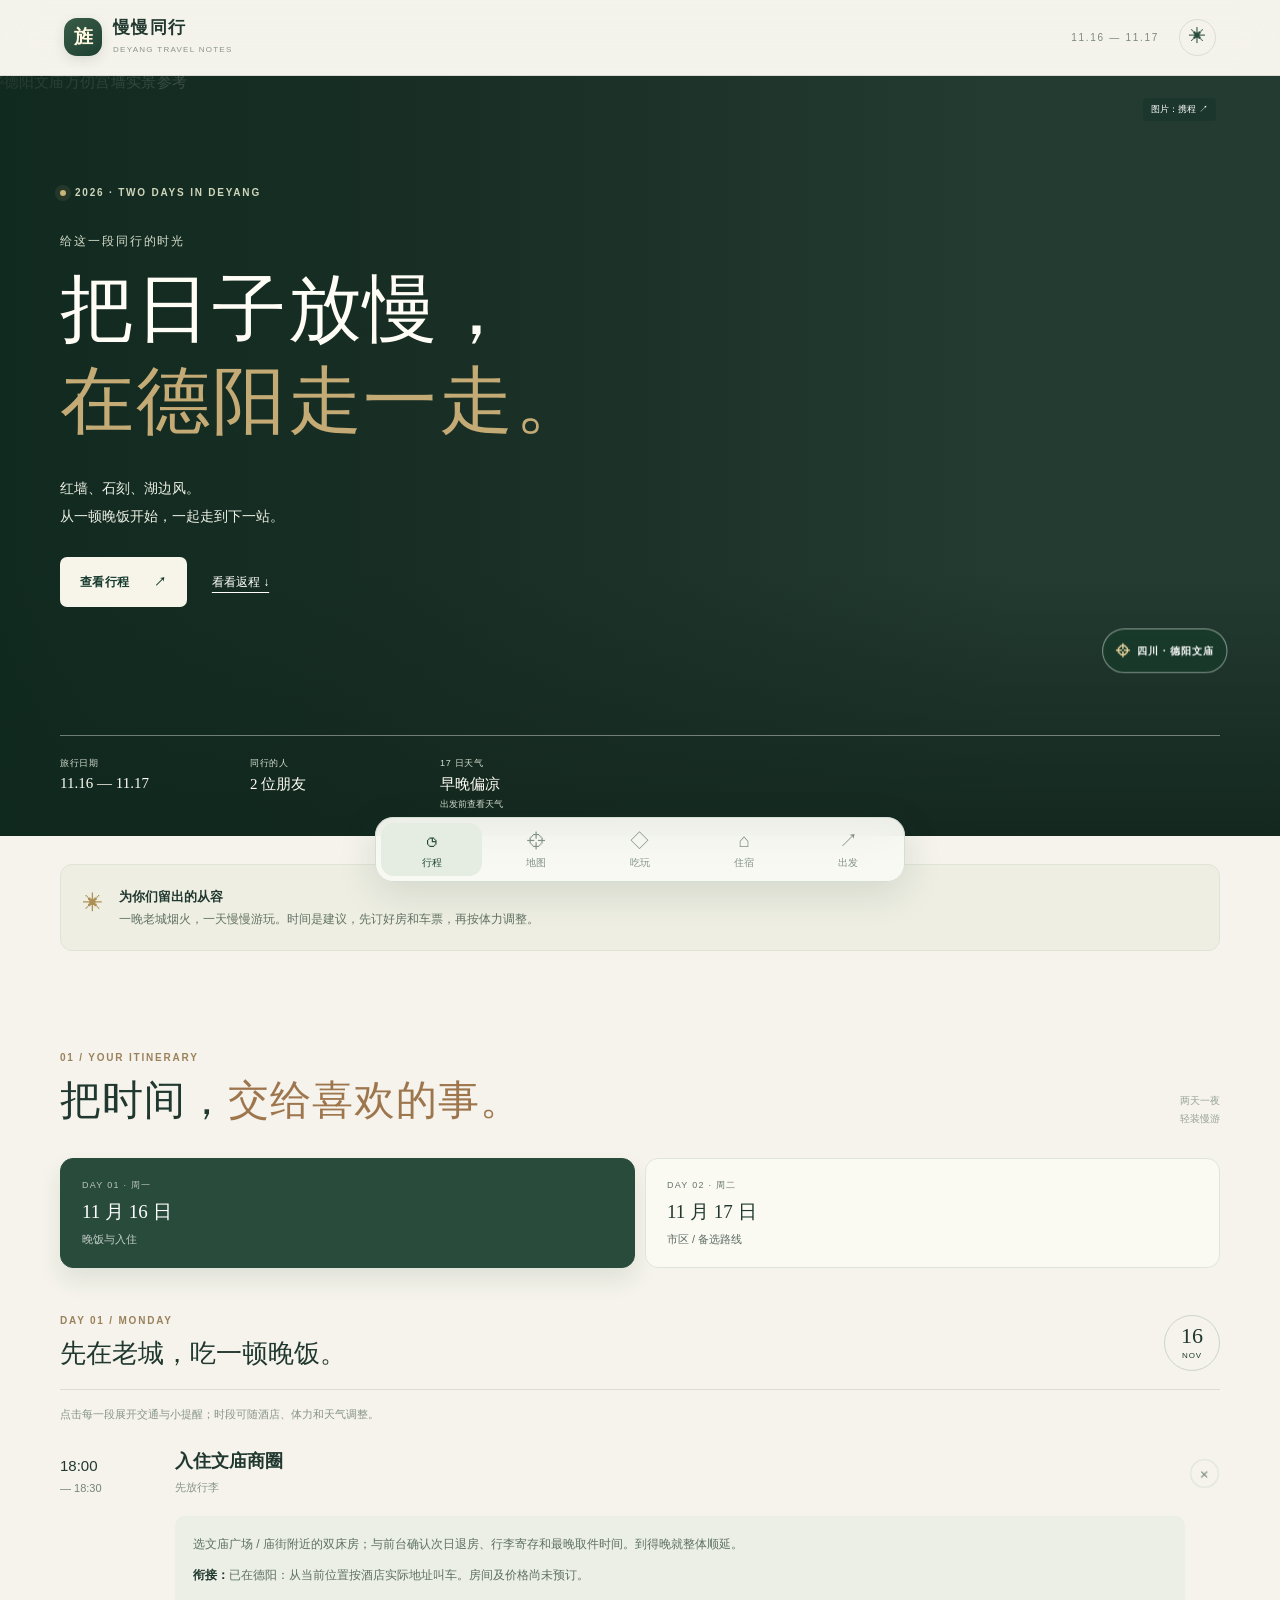
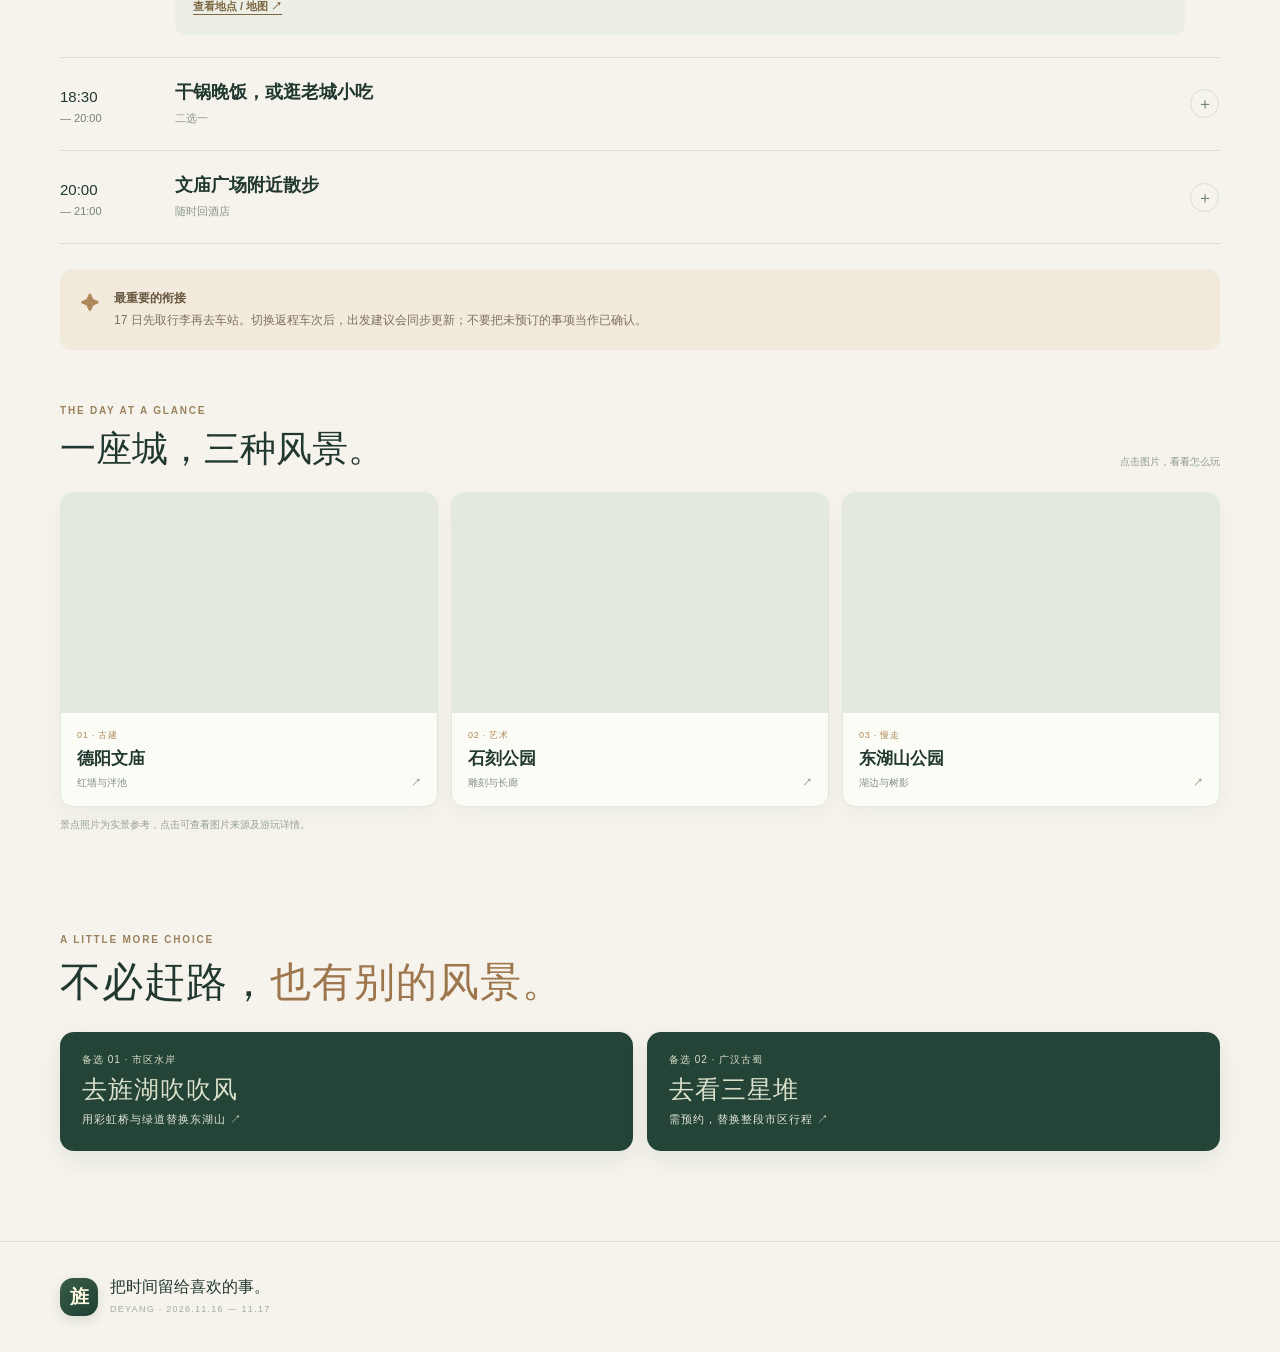
==== commit 5b2befba: "Show full-screen WeChat browser guidance" ====
--- a/index.html
+++ b/index.html
@@ -9,7 +9,7 @@
   <link rel="manifest" href="manifest.webmanifest">
   <link rel="preconnect" href="https://dimg04.c-ctrip.com">
   <link rel="icon" href="assets/icon.svg" type="image/svg+xml">
-  <link rel="stylesheet" href="assets/vendor/leaflet.css"><link rel="stylesheet" href="assets/vendor/MarkerCluster.css"><link rel="stylesheet" href="styles.css?v=16">
+  <link rel="stylesheet" href="assets/vendor/leaflet.css"><link rel="stylesheet" href="assets/vendor/MarkerCluster.css"><link rel="stylesheet" href="styles.css?v=17">
 </head>
 <body>
 <a class="skip-link" href="#main">跳到主要内容</a>
@@ -100,9 +100,9 @@
 <nav class="bottom-nav" aria-label="主导航"><button type="button" data-nav="plan" class="active" aria-current="page"><span>◷</span><small>行程</small></button><button type="button" data-nav="map"><span>⌖</span><small>地图</small></button><button type="button" data-nav="discover"><span>◇</span><small>吃玩</small></button><button type="button" data-nav="stay"><span>⌂</span><small>住宿</small></button><button type="button" data-nav="depart"><span>↗</span><small>出发</small></button></nav>
 <div class="toast" role="status" aria-live="polite"></div>
 <dialog id="geo-place-picker" class="place-picker" aria-labelledby="place-picker-title"><div class="picker-handle" aria-hidden="true"></div><div class="picker-header"><div><span class="small-label">CHOOSE A PLACE</span><h2 id="place-picker-title">选择地点</h2></div><button type="button" class="picker-close" aria-label="关闭选择地点">×</button></div><p class="picker-intro">选一个地点，查看方向与直线距离</p><div id="place-options" class="place-options"></div></dialog>
-<dialog id="wechat-map-dialog" class="wechat-map-dialog" aria-labelledby="wechat-map-title"><div class="picker-handle" aria-hidden="true"></div><div class="wechat-dialog-head"><span class="wechat-map-icon" aria-hidden="true">⌁</span><button type="button" class="wechat-close" aria-label="关闭地图选择">×</button></div><p class="eyebrow">OPEN IN MAPS</p><h2 id="wechat-map-title">选择地图打开方式</h2><p class="wechat-dialog-copy" id="wechat-map-destination"></p><p class="wechat-launch-note" id="wechat-map-note"></p><button type="button" id="wechat-map-copy-browser" class="wechat-secondary" hidden>复制链接到浏览器</button><a id="wechat-map-native" class="wechat-primary" hidden>打开高德 App ↗</a><a id="wechat-map-nav" class="wechat-secondary" hidden>在高德 App 中导航 ↗</a><a id="wechat-map-web" class="wechat-secondary" rel="noopener noreferrer">在高德网页查看 ↗</a><button type="button" id="wechat-map-share" class="wechat-secondary">分享这个地点 / 路线 ↗</button><details class="wechat-more"><summary>更多方式</summary><a id="wechat-map-alternate" class="wechat-secondary" hidden>尝试另一种 App 打开方式 ↗</a><a id="wechat-map-qq" class="wechat-secondary" rel="noopener noreferrer" hidden>在腾讯地图查看路线 ↗</a><button type="button" id="wechat-map-copy-name" class="wechat-copy" hidden>复制地点名称</button><button type="button" id="wechat-map-copy" class="wechat-copy">复制攻略分享链接</button></details><input id="wechat-map-url" class="wechat-url" type="text" readonly hidden aria-label="内容，可长按复制"><p id="wechat-map-status" class="wechat-status" role="status" aria-live="polite"></p></dialog>
+<dialog id="wechat-map-dialog" class="wechat-map-dialog" aria-labelledby="wechat-map-title"><div class="picker-handle" aria-hidden="true"></div><div class="wechat-dialog-head"><span class="wechat-map-icon" aria-hidden="true">⌁</span><button type="button" class="wechat-close" aria-label="关闭地图选择">×</button></div><p class="eyebrow">OPEN IN MAPS</p><h2 id="wechat-map-title" tabindex="-1">选择地图打开方式</h2><p class="wechat-dialog-copy" id="wechat-map-destination"></p><p class="wechat-launch-note" id="wechat-map-note"></p><section id="wechat-browser-instructions" class="wechat-browser-instructions" aria-label="在浏览器打开高德的步骤" hidden><div class="wechat-menu-cue" aria-hidden="true"><span>点微信右上角「···」</span><svg viewBox="0 0 66 52" fill="none"><path d="M4 44C25 44 42 32 56 10M43 10L57 8L56 22" stroke="currentColor" stroke-width="3" stroke-linecap="round" stroke-linejoin="round"/></svg></div><p class="wechat-guide-intro">微信可能拦截 App 跳转，请先到手机浏览器：</p><ol class="wechat-guide-steps"><li><span class="wechat-step-icon" aria-hidden="true"><svg viewBox="0 0 24 24" fill="currentColor"><circle cx="5" cy="12" r="2"/><circle cx="12" cy="12" r="2"/><circle cx="19" cy="12" r="2"/></svg></span><span><small>第一步</small><strong>点微信右上角「···」</strong></span></li><li><span class="wechat-step-icon" aria-hidden="true"><svg viewBox="0 0 24 24" fill="none" stroke="currentColor" stroke-width="1.8"><circle cx="12" cy="12" r="9"/><path d="m15.7 8.3-2.1 5.3-5.3 2.1 2.1-5.3 5.3-2.1Z" stroke-linejoin="round"/></svg></span><span><small>第二步</small><strong>选择「在浏览器打开」</strong></span></li></ol><p class="wechat-after-step"><span aria-hidden="true">↗</span>进入浏览器后，在卡片里点<strong>“在高德 App 打开”</strong>。</p></section><button type="button" id="wechat-map-copy-browser" class="wechat-secondary" hidden>找不到菜单？复制链接</button><input id="wechat-map-url" class="wechat-url" type="text" readonly hidden aria-label="内容，可长按复制"><p id="wechat-map-status" class="wechat-status" role="status" aria-live="polite"></p><a id="wechat-map-native" class="wechat-primary" hidden>打开高德 App ↗</a><a id="wechat-map-nav" class="wechat-secondary" hidden>在高德 App 中导航 ↗</a><a id="wechat-map-web" class="wechat-secondary" rel="noopener noreferrer">在高德网页查看 ↗</a><button type="button" id="wechat-map-share" class="wechat-secondary">分享这个地点 / 路线 ↗</button><details class="wechat-more"><summary>更多方式</summary><a id="wechat-map-alternate" class="wechat-secondary" hidden>尝试另一种 App 打开方式 ↗</a><a id="wechat-map-qq" class="wechat-secondary" rel="noopener noreferrer" hidden>在腾讯地图查看路线 ↗</a><button type="button" id="wechat-map-copy-name" class="wechat-copy" hidden>复制地点名称</button><button type="button" id="wechat-map-copy" class="wechat-copy">复制攻略分享链接</button></details></dialog>
 <dialog id="wechat-share-dialog" class="wechat-map-dialog" aria-labelledby="wechat-share-title"><div class="picker-handle" aria-hidden="true"></div><div class="wechat-dialog-head"><span class="wechat-map-icon" aria-hidden="true">↗</span><button type="button" class="wechat-share-close" aria-label="关闭分享提示">×</button></div><p class="eyebrow">SHARE THIS TRIP</p><h2 id="wechat-share-title">分享给同行的朋友</h2><p class="wechat-dialog-copy">点击微信右上角「···」，选择“发送给朋友”；也可以复制链接后发给朋友。</p><button type="button" id="wechat-share-copy" class="wechat-primary">复制分享链接</button><input id="wechat-share-url" class="wechat-url" type="text" readonly hidden aria-label="分享链接，可长按复制"><p id="wechat-share-status" class="wechat-status" role="status" aria-live="polite"></p></dialog>
 <dialog id="photo-dialog" class="photo-dialog"><button type="button" class="dialog-close" aria-label="关闭图片">×</button><img alt=""><p></p><a target="_blank" rel="noopener noreferrer">查看图片来源 ↗</a></dialog>
-<script src="trip-data.js?v=16"></script><script src="content-v2.js?v=16"></script><script src="app.js?v=16"></script><script src="geo-map.js?v=16"></script><script src="native-map.js?v=16"></script><script src="assets/vendor/leaflet.js"></script><script src="assets/vendor/leaflet.markercluster.js"></script><script src="assets/vendor/protomaps-leaflet.js"></script><script src="overview-map.js?v=16"></script><script src="wechat-map.js?v=16"></script>
+<script src="trip-data.js?v=17"></script><script src="content-v2.js?v=17"></script><script src="app.js?v=17"></script><script src="geo-map.js?v=17"></script><script src="native-map.js?v=17"></script><script src="assets/vendor/leaflet.js"></script><script src="assets/vendor/leaflet.markercluster.js"></script><script src="assets/vendor/protomaps-leaflet.js"></script><script src="overview-map.js?v=17"></script><script src="wechat-map.js?v=17"></script>
 </body>
 </html>
--- a/styles.css
+++ b/styles.css
@@ -83,3 +83,12 @@
 .home-highlights-grid{display:grid;grid-template-columns:repeat(3,minmax(0,1fr));gap:13px}.home-highlight-card{min-width:0;overflow:hidden;padding:0;text-align:left;border:1px solid #e0e7dc;border-radius:13px;background:#fcfcf6;color:var(--ink);box-shadow:0 8px 24px #203d2a0a;transition:transform .2s,box-shadow .2s;cursor:pointer}.home-highlight-card:hover{transform:translateY(-3px);box-shadow:0 13px 30px #203d2a19}.home-highlight-photo{display:block;width:100%;height:clamp(130px,18vw,220px);background:#e3e9de}.home-highlight-photo img{display:block;width:100%;height:100%;object-fit:contain}.home-highlight-copy{display:block;padding:15px 16px 16px}.home-highlight-copy small,.home-highlight-copy strong,.home-highlight-copy>span{display:block}.home-highlight-copy small{font-size:9px;letter-spacing:.08em;color:#ad8956}.home-highlight-copy strong{margin:5px 0;font:600 17px/1.3 var(--serif)}.home-highlight-copy>span{font-size:10px;line-height:1.5;color:#829184}.home-highlight-copy b{float:right;color:#8f9f8d}.home-highlights-note{margin:10px 0 0;color:#96a197;font-size:10px;line-height:1.6}
 @media(max-width:700px){.hero-image{aspect-ratio:4/3;background-image:none}.hero-image img{height:auto;aspect-ratio:4/3;object-fit:contain}.hero-image::after{background:linear-gradient(0deg,#122f2375,transparent 30%)}.hero-location{left:16px;right:auto;bottom:14px;padding:7px 10px;font-size:9px}.hero-content{padding:28px 0 25px}.hero-overline{color:#ced9cb}.hero-foot{border-color:#ffffff55}.home-highlights{padding-top:48px}.home-highlights-heading{align-items:start;margin-bottom:15px}.home-highlights-heading h2{font-size:25px}.home-highlights-heading>p{padding-top:2px;font-size:10px}.home-highlights-grid{gap:8px}.home-highlight-card{border-radius:10px}.home-highlight-photo{height:auto;aspect-ratio:4/3}.home-highlight-copy{padding:10px 9px 12px}.home-highlight-copy small{font-size:9px}.home-highlight-copy strong{font-size:14px;margin:5px 0}.home-highlight-copy>span{font-size:10px}.home-highlights-note{font-size:10px}}
 @media(max-width:360px){.home-highlights-heading{display:block}.home-highlights-heading>p{margin-top:7px}.home-highlight-copy{padding-left:7px;padding-right:7px}.home-highlight-copy strong{font-size:12px}}
+/* Full-screen guidance appears only when a WeChat map link needs an external browser. */
+.wechat-map-dialog.is-wechat-guide[open]{position:fixed;inset:0;display:block;width:100%;max-width:none;height:100vh;height:100dvh;max-height:none;margin:0;padding:calc(90px + env(safe-area-inset-top,0px)) max(24px,env(safe-area-inset-right,0px)) calc(22px + env(safe-area-inset-bottom,0px)) max(24px,env(safe-area-inset-left,0px));border:0;border-radius:0;background:linear-gradient(160deg,#1c4736 0%,#102e23 80%);color:#f8f7ec;overflow-y:auto;overscroll-behavior:contain}
+.is-wechat-guide .picker-handle,.is-wechat-guide .wechat-map-icon{display:none!important}.is-wechat-guide .wechat-dialog-head{position:absolute;top:calc(17px + env(safe-area-inset-top,0px));left:max(20px,env(safe-area-inset-left,0px));margin:0}.is-wechat-guide .wechat-close{width:38px;height:38px;background:#ffffff14;border-color:#ffffff40;color:#fff}.is-wechat-guide>.eyebrow{color:#dfc994;font-size:10px}.wechat-map-dialog.is-wechat-guide h2{margin:10px 0 8px;font:600 clamp(30px,7vw,36px)/1.3 var(--serif);color:#fffdf4}.is-wechat-guide .wechat-dialog-copy{display:inline-block;max-width:100%;margin:0 0 15px;padding:6px 10px;border:1px solid #ffffff24;border-radius:7px;background:#ffffff0d;color:#d4e4d2;font-size:12px;line-height:1.5;overflow-wrap:anywhere}
+.wechat-menu-cue{position:absolute;top:calc(8px + env(safe-area-inset-top,0px));right:max(15px,env(safe-area-inset-right,0px));display:flex;align-items:flex-start;gap:4px;color:#f5d998}.wechat-menu-cue span{padding-top:23px;font-size:12px;font-weight:700;letter-spacing:.02em}.wechat-menu-cue svg{width:57px;height:48px;flex:none}
+.wechat-guide-intro{margin:0 0 12px;color:#d4e3d4;font-size:13px;line-height:1.65}.wechat-guide-steps{display:grid;gap:8px;padding:0;margin:0;list-style:none}.wechat-guide-steps li{display:flex;align-items:center;gap:13px;min-height:67px;padding:10px 13px;border:1px solid #ffffff20;border-radius:12px;background:#ffffff0d}.wechat-step-icon{display:grid;place-items:center;flex:none;width:43px;height:43px;border-radius:11px;background:#e4d4aa;color:#294837}.wechat-step-icon svg{width:25px;height:25px}.wechat-guide-steps li small,.wechat-guide-steps li strong{display:block}.wechat-guide-steps li small{font-size:10px;line-height:1.3;color:#bacfba}.wechat-guide-steps li strong{margin-top:2px;font-size:15px;line-height:1.45;color:#fffdf4}.wechat-after-step{display:flex;gap:8px;align-items:flex-start;margin:14px 0 15px;font-size:12px;line-height:1.65;color:#d4e4d2}.wechat-after-step>span{flex:none;color:#e5ce92;font-size:18px;font-weight:700;line-height:1.1}.wechat-after-step strong{color:#fff6df}
+.is-wechat-guide #wechat-map-copy-browser{margin-top:0;background:#ffffff16;border-color:#ffffff45;color:#fff9e8;font-weight:700}.is-wechat-guide #wechat-map-web,.is-wechat-guide #wechat-map-share,.is-wechat-guide #wechat-map-qq{background:#ffffff0a;border-color:#ffffff35;color:#edf5e9}.is-wechat-guide .wechat-more summary,.is-wechat-guide .wechat-copy,.is-wechat-guide .wechat-status{color:#c7dbc8}.is-wechat-guide .wechat-url{background:#fff;color:#284737}.is-wechat-guide .wechat-more{margin-top:8px}
+@media(max-height:700px){.wechat-map-dialog.is-wechat-guide[open]{padding-top:calc(76px + env(safe-area-inset-top,0px))}.wechat-map-dialog.is-wechat-guide h2{font-size:29px;margin:5px 0}.wechat-guide-steps li{min-height:55px;padding:6px 11px}.wechat-step-icon{width:38px;height:38px}.wechat-after-step{margin:10px 0}.is-wechat-guide .wechat-secondary{min-height:42px}}
+.is-wechat-guide #wechat-map-title:focus{outline:none}
+.wechat-status:empty{min-height:0;margin:0}
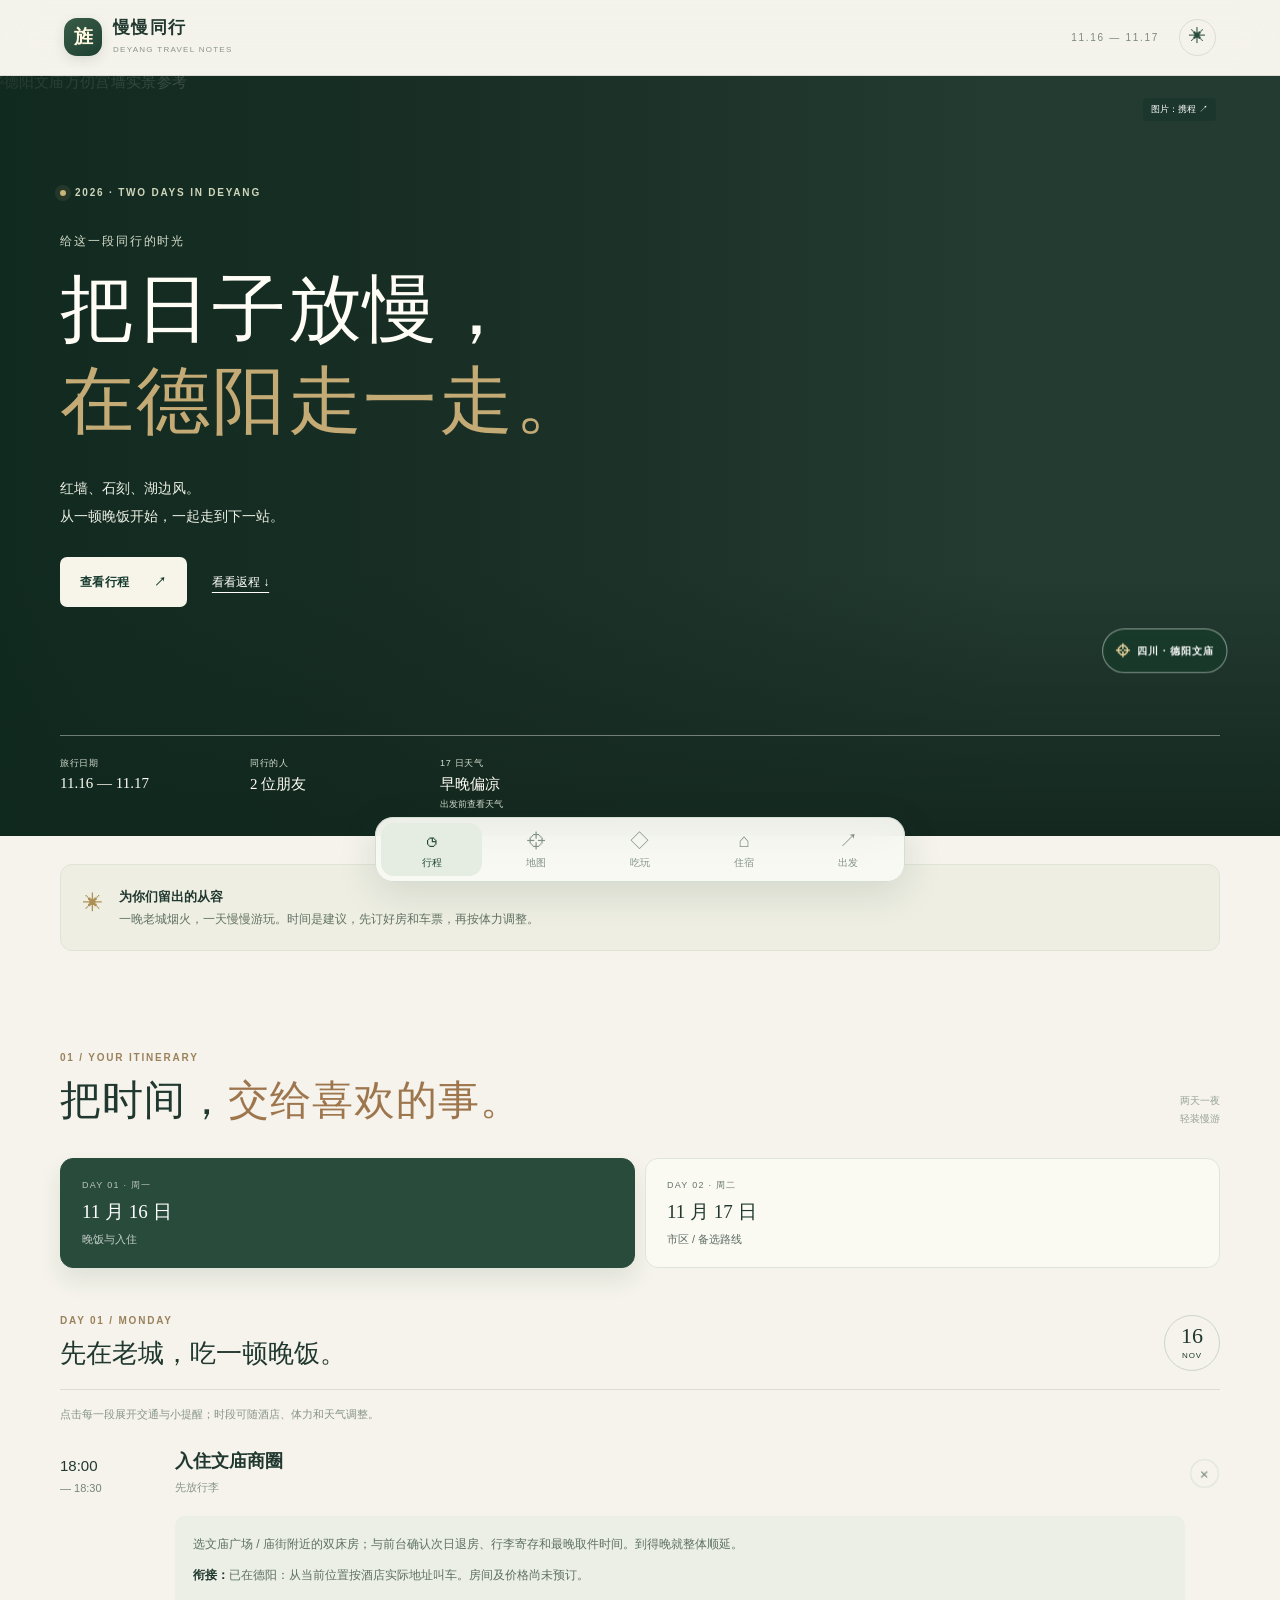
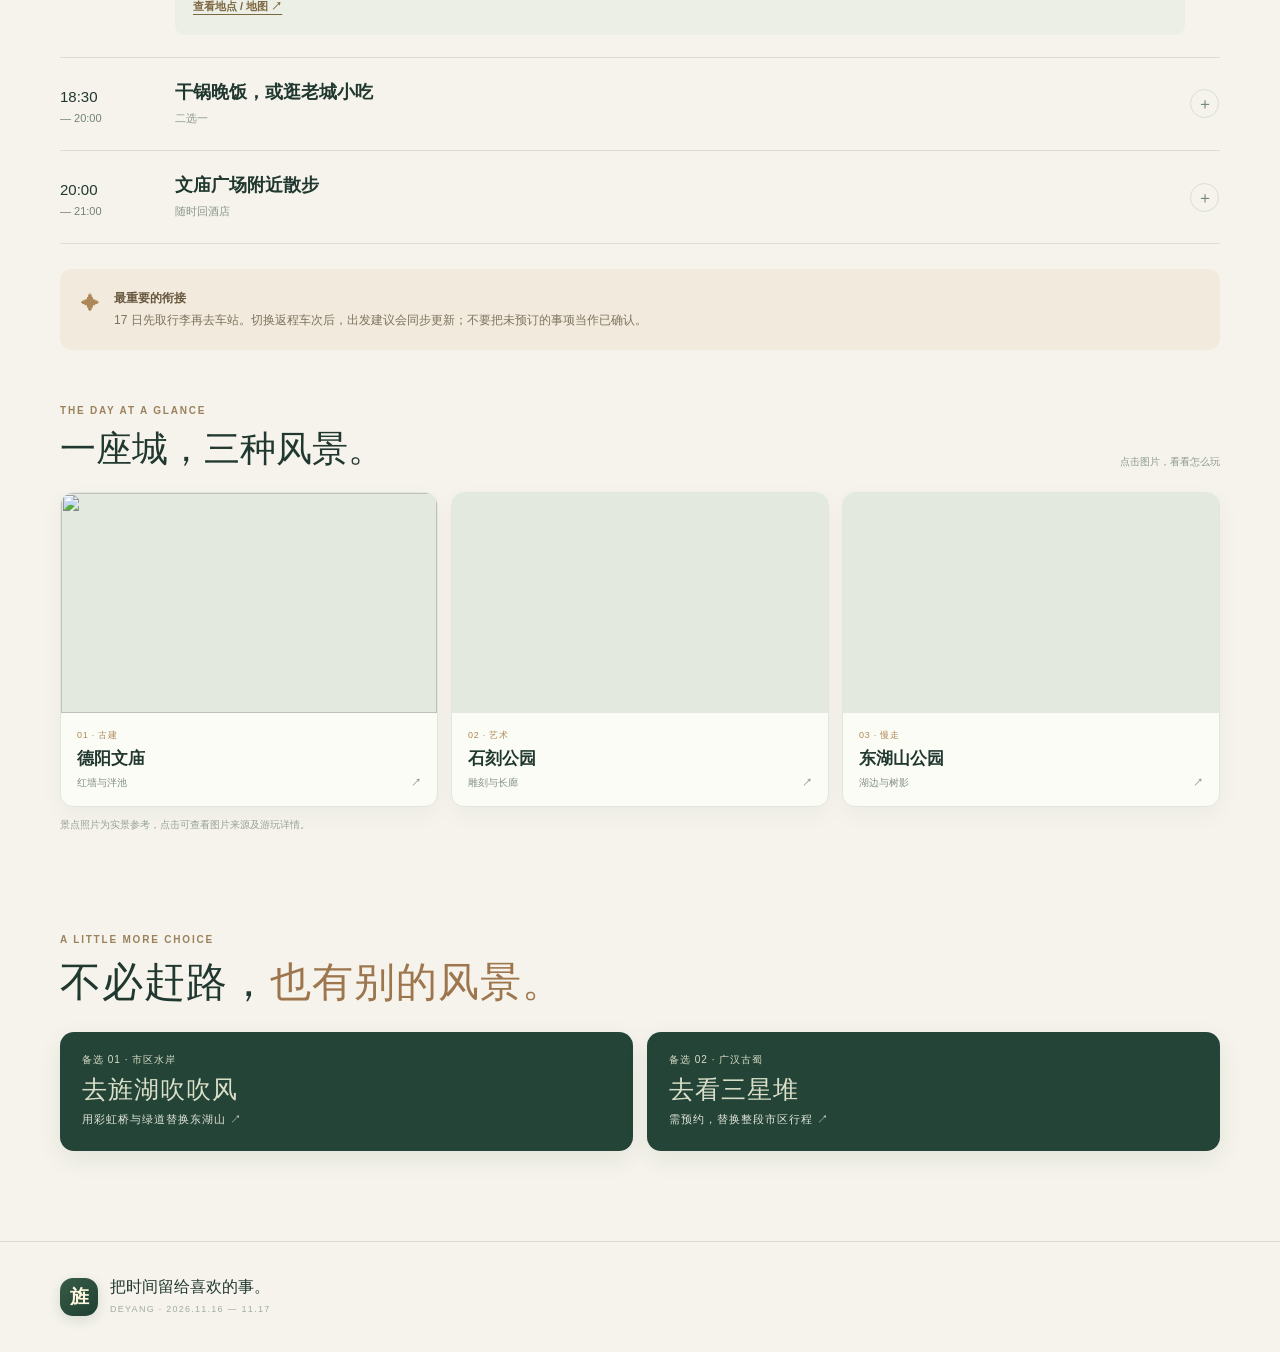
==== commit 90de63d3: "Add travel guide share cover" ====
--- a/index.html
+++ b/index.html
@@ -6,12 +6,29 @@
   <meta name="theme-color" content="#f4f2e9">
   <meta name="description" content="德阳两人旅行的移动图文路书：时间、路线、高德地图、美食、住宿及分头返程。">
   <title>在德阳，慢慢同行 · 两人旅行手记</title>
+  <meta property="og:type" content="website">
+  <meta property="og:title" content="在德阳，慢慢同行 · 两人旅行手记">
+  <meta property="og:description" content="德阳文庙、石刻公园、东湖山；路线、美食、住宿与地图，陪你慢慢逛。">
+  <meta property="og:image" content="https://yusheng266186-beep.github.io/deyang-trek-guide/assets/deyang-share-v1.jpg">
+  <meta property="og:image:secure_url" content="https://yusheng266186-beep.github.io/deyang-trek-guide/assets/deyang-share-v1.jpg">
+  <meta property="og:image:type" content="image/jpeg">
+  <meta property="og:image:width" content="1000">
+  <meta property="og:image:height" content="667">
+  <meta property="og:image:alt" content="德阳文庙大成殿实景，摄影 Nekitarc，CC BY-SA 4.0">
+  <meta name="twitter:card" content="summary">
+  <meta name="twitter:title" content="在德阳，慢慢同行 · 两人旅行手记">
+  <meta name="twitter:description" content="德阳文庙、石刻公园、东湖山；路线、美食、住宿与地图，陪你慢慢逛。">
+  <meta name="twitter:image" content="https://yusheng266186-beep.github.io/deyang-trek-guide/assets/deyang-share-v1.jpg">
+  <meta name="thumbnail" content="https://yusheng266186-beep.github.io/deyang-trek-guide/assets/deyang-share-v1.jpg">
+  <link rel="image_src" href="https://yusheng266186-beep.github.io/deyang-trek-guide/assets/deyang-share-v1.jpg">
   <link rel="manifest" href="manifest.webmanifest">
   <link rel="preconnect" href="https://dimg04.c-ctrip.com">
   <link rel="icon" href="assets/icon.svg" type="image/svg+xml">
   <link rel="stylesheet" href="assets/vendor/leaflet.css"><link rel="stylesheet" href="assets/vendor/MarkerCluster.css"><link rel="stylesheet" href="styles.css?v=17">
 </head>
 <body>
+<!-- Some share clients choose the first image in the original HTML rather than Open Graph metadata. -->
+<div aria-hidden="true" style="position:absolute;width:1px;height:1px;overflow:hidden;opacity:0;pointer-events:none"><img src="https://yusheng266186-beep.github.io/deyang-trek-guide/assets/deyang-share-v1.jpg" width="1000" height="667" alt="" fetchpriority="low"></div>
 <a class="skip-link" href="#main">跳到主要内容</a>
 <header class="topbar">
   <a href="#plan" class="brand" data-page-link="plan" aria-label="在德阳，慢慢同行：回到行程"><span class="brand-mark">旌</span><span><strong>慢慢同行</strong><small>DEYANG TRAVEL NOTES</small></span></a>
@@ -92,7 +109,7 @@
       <div class="section-title compact tools-title"><div><p class="eyebrow">TRAVEL TOOLBOX</p><h2>小事提前想好，<em>一路更轻松。</em></h2></div></div><div class="tools-grid"><article class="tool-card"><p class="small-label">01 / BUDGET</p><h3>两人预算本</h3><p>规划金额可修改，不代表实际付款。</p><div class="budget-inputs"><label>双床房一晚 <span>¥ <input type="number" min="0" max="10000" inputmode="numeric" data-cost="hotel" aria-label="双床房一晚预算"></span></label><label>两人餐饮 / 小吃 <span>¥ <input type="number" min="0" max="10000" inputmode="numeric" data-cost="food" aria-label="两人餐饮预算"></span></label><label>两人市内打车 <span>¥ <input type="number" min="0" max="10000" inputmode="numeric" data-cost="local" aria-label="两人市内打车预算"></span></label><label>自贡车票估算 <span>¥ <input type="number" min="0" max="10000" inputmode="numeric" data-cost="zigong" aria-label="自贡车票预算"></span></label><label>泸州车票估算 <span>¥ <input type="number" min="0" max="10000" inputmode="numeric" data-cost="luzhou" aria-label="泸州车票预算"></span></label></div><div class="budget-total" aria-live="polite"><span>两人合计约</span><strong id="budget-total">¥980</strong></div><div class="budget-split">自贡方向 <b id="budget-zigong">¥470</b>　·　泸州方向 <b id="budget-luzhou">¥510</b></div><p class="fine-print">共同费用平分、车票各算各的；未含各自到站接驳、住宿及三星堆门票和跨城交通。</p></article><article class="tool-card"><p class="small-label">02 / CHECKLIST</p><h3>出发前清单</h3><div class="check-progress"><span id="check-count">0 / 8 已完成</span><div><i id="check-bar"></i></div></div><div id="checklist" class="checklist"></div><p class="fine-print">完成状态保存在当前设备。</p></article></div>
       <div class="weather-backup"><article><b>☂ 如果下雨</b><p>市区线优先文庙，缩短石刻和湖边；三星堆备选需要先约到票并确认跨城交通。</p></article><article><b>↗ 如果时间不够</b><p>保留文庙与石刻；东湖山、旌湖和钟鼓楼择一或跳过，先保证取行李和赶车。</p></article></div>
       <div class="trek-card"><div><p class="eyebrow light">TAKE IT WITH YOU</p><h2>把这趟旅程，<br><em>留在口袋里。</em></h2><p>网页方便手机和朋友查看；地点可导入自己的 TREK，日历可按所选路线下载。</p></div><div class="download-actions"><a class="button button-light" href="assets/deyang-trek-places.gpx" download>下载 TREK 地点包 ↓</a><a class="button button-outline-light" id="calendar-download" href="assets/deyang-calendar.ics" download>下载当前路线日历 ↓</a></div><p class="trek-fine">GPX 只含坐标可靠的地点；TREK 中点 Places → Import Places → Import file，选择 Waypoints。日历仅为建议，不含返程车次提醒或预订。不同路线日历选一份导入即可。</p></div>
-      <details class="sources"><summary>信息来源、限制与更新说明 <span>＋</span></summary><p>景点：<a href="https://deyangmuseum.cn/wmcgxz/" target="_blank" rel="noopener noreferrer">德阳市博物馆</a>、<a href="https://sichuan.scol.com.cn/ggxw/202108/58245371.html" target="_blank" rel="noopener noreferrer">四川在线</a>、<a href="https://www.sxd.cn/Guide?type=3" target="_blank" rel="noopener noreferrer">三星堆博物馆</a>。地点总览优先使用高德道路底图，备用道路数据来自 <a href="https://www.openstreetmap.org/copyright" target="_blank" rel="noopener noreferrer">OpenStreetMap</a>，经 Protomaps 提供；另有<a href="https://lbs.amap.com/api/uri-api/guide/embedded-map/summarize" target="_blank" rel="noopener noreferrer">高德嵌入地图</a>；餐馆与酒店各卡片均附来源。</p><p>这是一份 2026 年 11 月 16—17 日的独立建议路书，酒店、餐馆、车票均未预订。开放、价格、天气、交通与营业状态可能变化。此站并非原版 TREK 服务端，数据不会跨设备实时同步。</p></details>
+      <details class="sources"><summary>信息来源、限制与更新说明 <span>＋</span></summary><p>景点：<a href="https://deyangmuseum.cn/wmcgxz/" target="_blank" rel="noopener noreferrer">德阳市博物馆</a>、<a href="https://sichuan.scol.com.cn/ggxw/202108/58245371.html" target="_blank" rel="noopener noreferrer">四川在线</a>、<a href="https://www.sxd.cn/Guide?type=3" target="_blank" rel="noopener noreferrer">三星堆博物馆</a>。地点总览优先使用高德道路底图，备用道路数据来自 <a href="https://www.openstreetmap.org/copyright" target="_blank" rel="noopener noreferrer">OpenStreetMap</a>，经 Protomaps 提供；另有<a href="https://lbs.amap.com/api/uri-api/guide/embedded-map/summarize" target="_blank" rel="noopener noreferrer">高德嵌入地图</a>；餐馆与酒店各卡片均附来源。</p><p>分享封面：<a href="https://commons.wikimedia.org/wiki/File:%E5%BE%B7%E9%98%B3%E6%96%87%E5%BA%99%E5%A4%A7%E6%88%90%E6%AE%BF%E7%85%A7%E7%89%87.JPG" target="_blank" rel="noopener noreferrer">德阳文庙大成殿</a>，Nekitarc 摄，<a href="https://creativecommons.org/licenses/by-sa/4.0/" target="_blank" rel="noopener noreferrer">CC BY-SA 4.0</a>。</p><p>这是一份 2026 年 11 月 16—17 日的独立建议路书，酒店、餐馆、车票均未预订。开放、价格、天气、交通与营业状态可能变化。此站并非原版 TREK 服务端，数据不会跨设备实时同步。</p></details>
     </div>
   </section>
 </main>
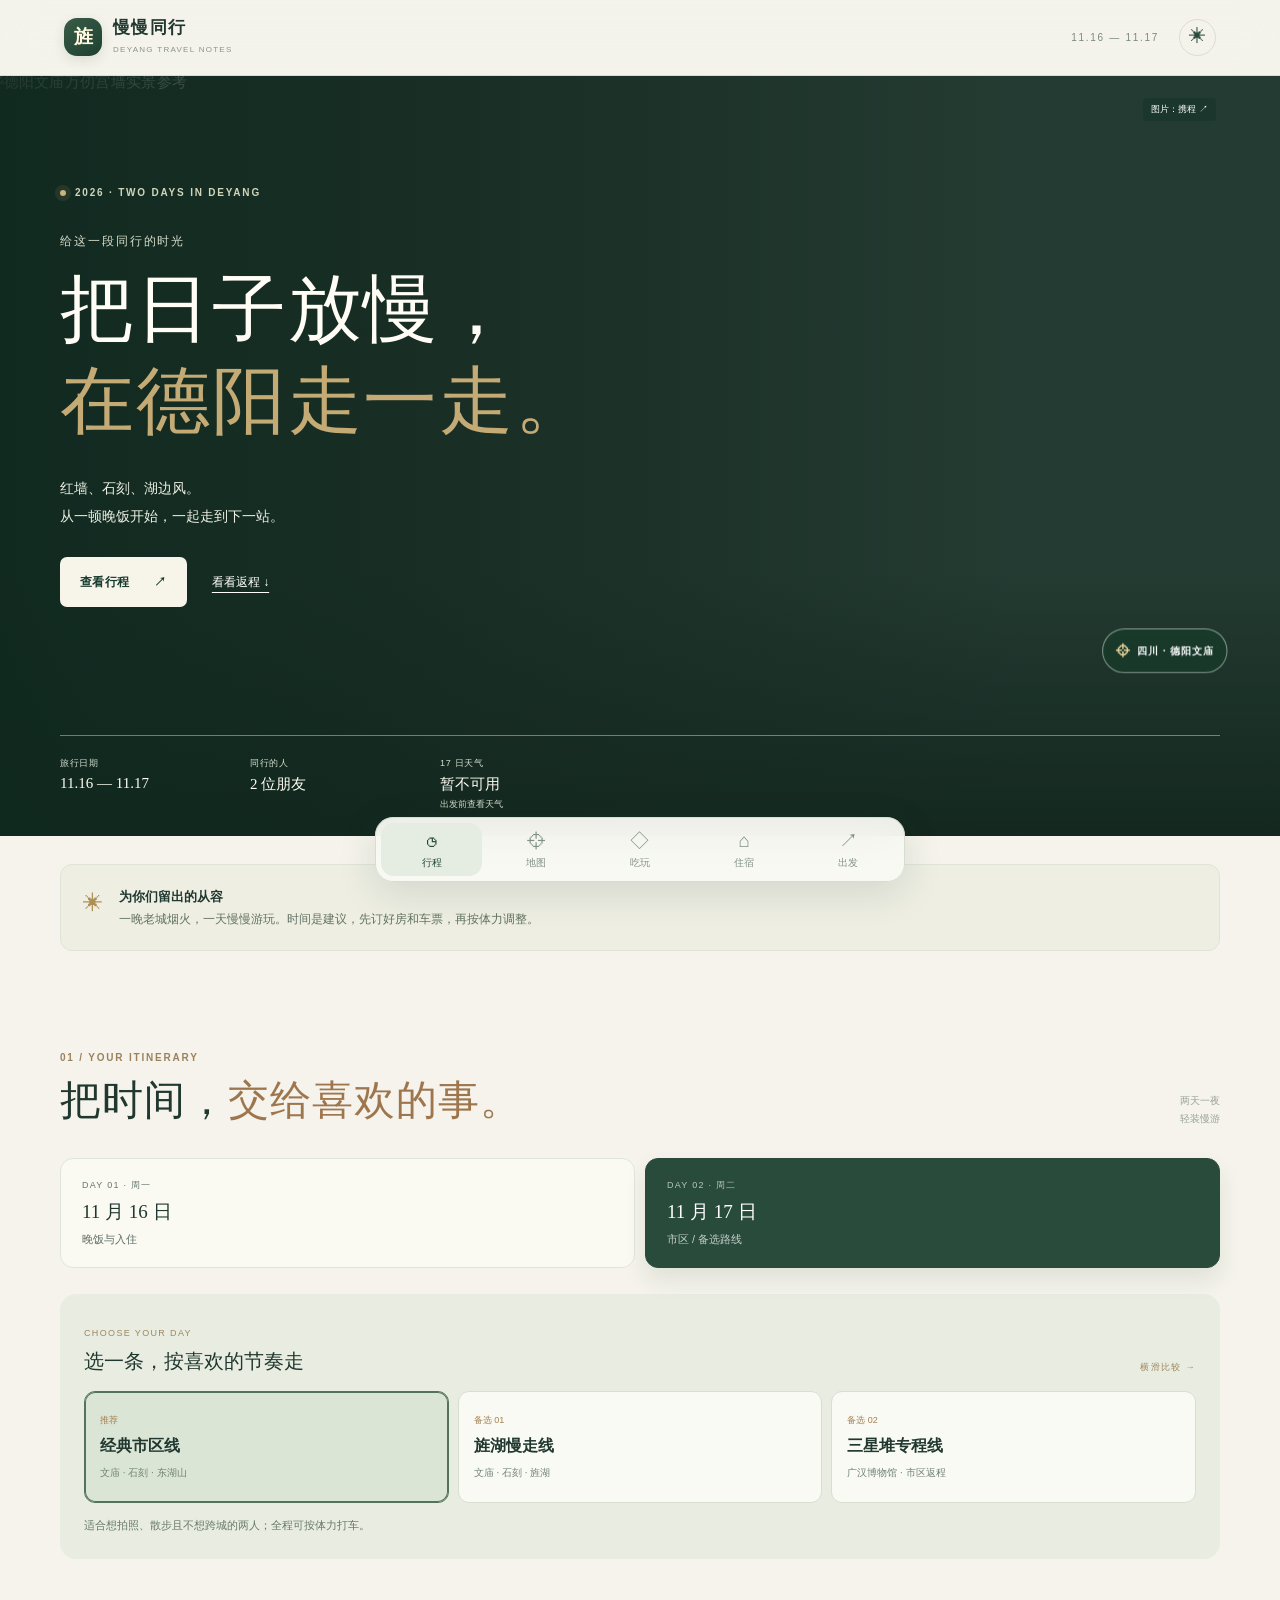
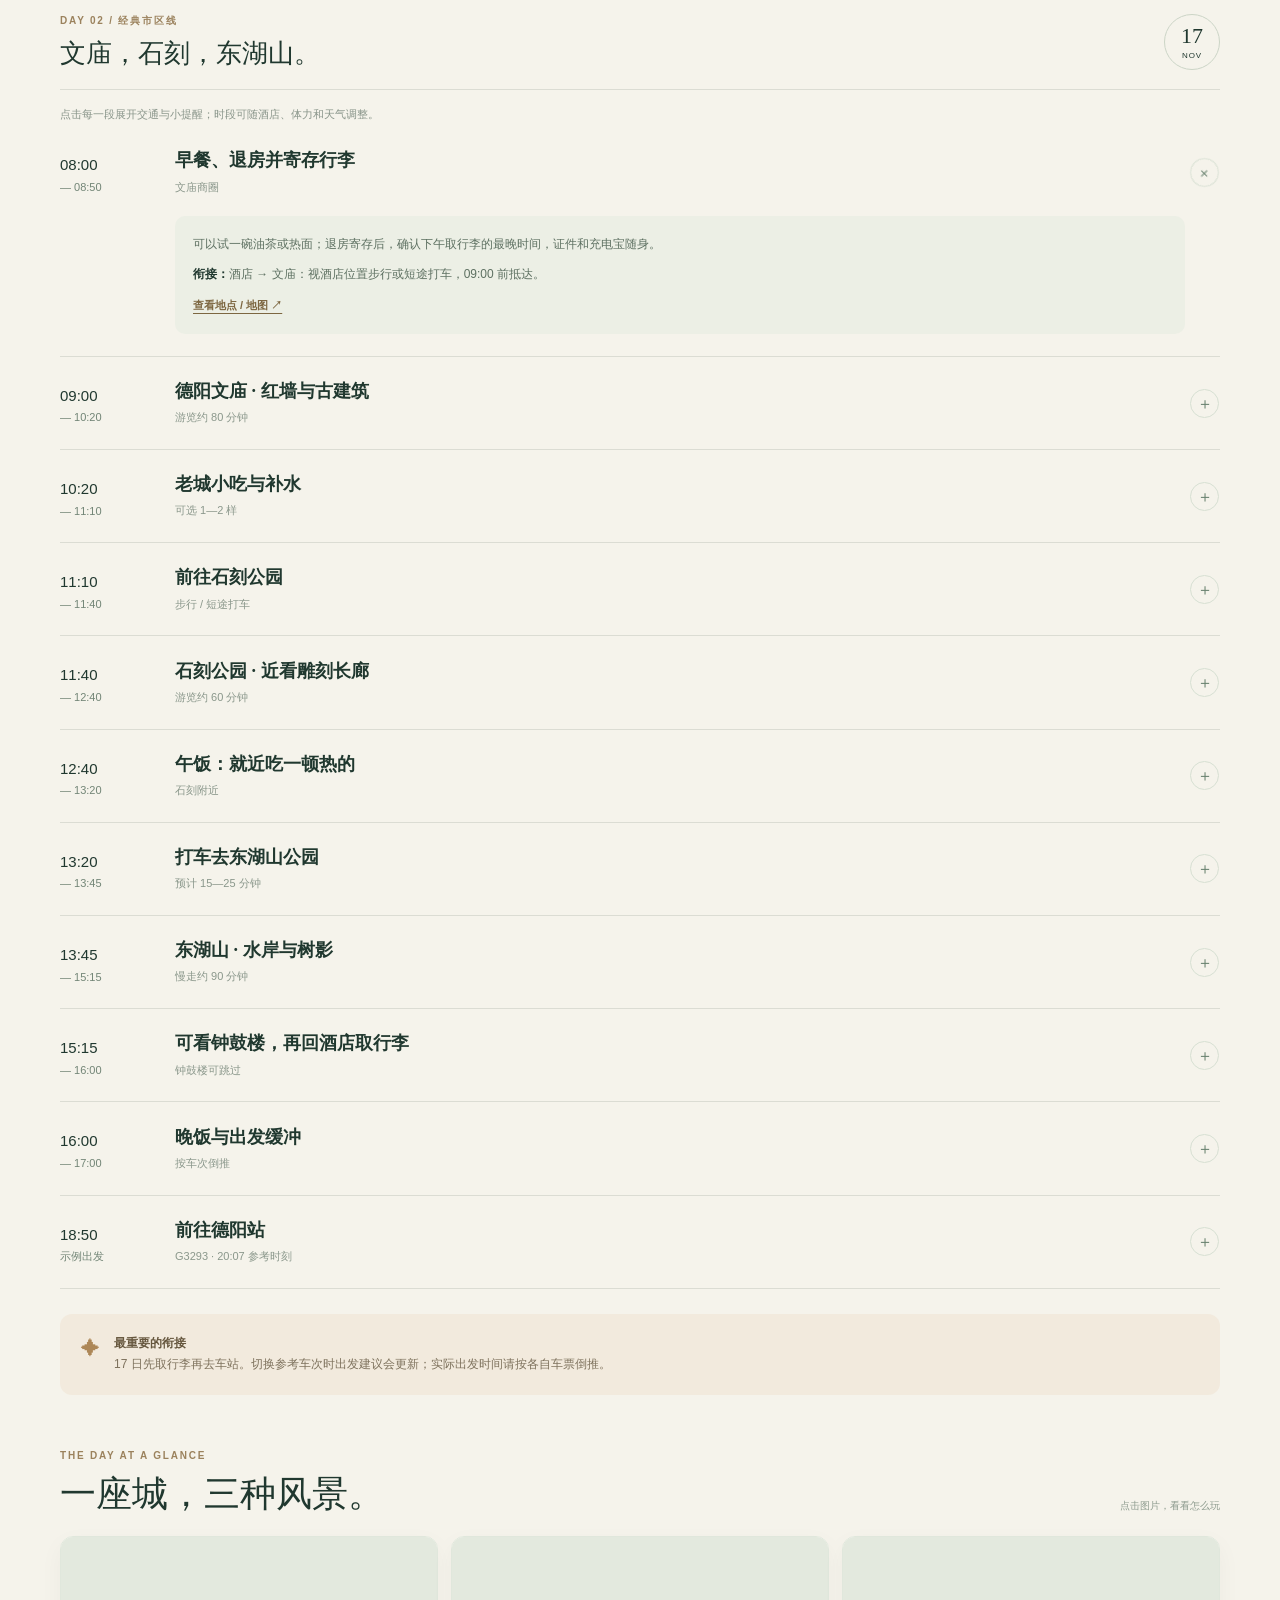
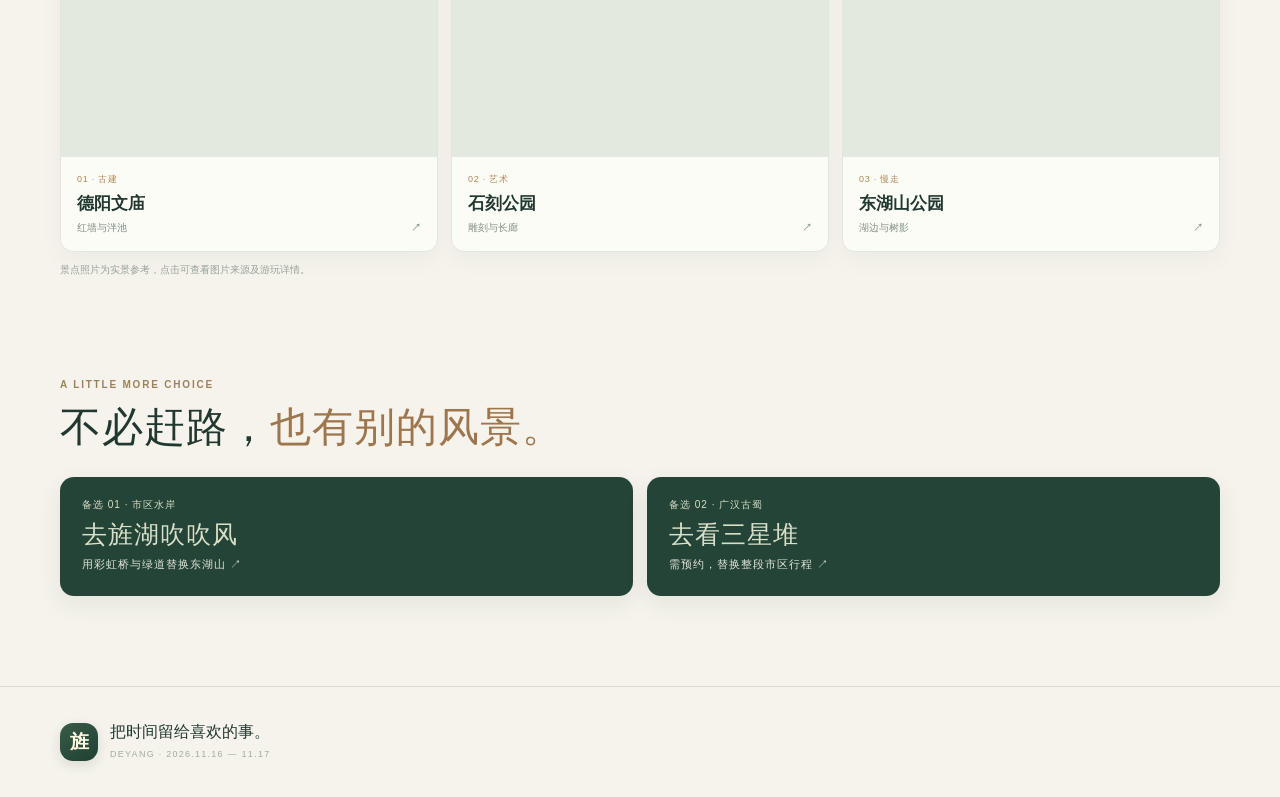
==== commit 45d30a4f: "Improve map handoff, offline access and trip guidance" ====
--- a/index.html
+++ b/index.html
@@ -24,7 +24,7 @@
   <link rel="manifest" href="manifest.webmanifest">
   <link rel="preconnect" href="https://dimg04.c-ctrip.com">
   <link rel="icon" href="assets/icon.svg" type="image/svg+xml">
-  <link rel="stylesheet" href="assets/vendor/leaflet.css"><link rel="stylesheet" href="assets/vendor/MarkerCluster.css"><link rel="stylesheet" href="styles.css?v=17">
+  <link rel="stylesheet" href="assets/vendor/leaflet.css"><link rel="stylesheet" href="assets/vendor/MarkerCluster.css"><link rel="stylesheet" href="styles.css?v=19">
 </head>
 <body>
 <!-- Some share clients choose the first image in the original HTML rather than Open Graph metadata. -->
@@ -51,7 +51,7 @@
         <div id="route-picker" class="route-picker" hidden><div class="mini-heading"><div><span>CHOOSE YOUR DAY</span><h3>选一条，按喜欢的节奏走</h3></div><span class="swipe-hint">横滑比较 →</span></div><div class="route-choices" id="route-choices"></div><p class="route-choice-note" id="route-choice-note"></p></div>
         <div class="timeline-head"><div><p class="eyebrow" id="timeline-kicker">DAY 01 / MONDAY</p><h3 id="timeline-heading">先在老城，吃一顿晚饭。</h3></div><span class="timeline-date" id="timeline-date">16<small>NOV</small></span></div>
         <p class="timeline-note">点击每一段展开交通与小提醒；时段可随酒店、体力和天气调整。</p><div id="timeline" class="timeline"></div>
-        <div class="travel-tip"><span>✦</span><p><strong>最重要的衔接</strong><br>17 日先取行李再去车站。切换返程车次后，出发建议会同步更新；不要把未预订的事项当作已确认。</p></div>
+        <div class="travel-tip"><span>✦</span><p><strong>最重要的衔接</strong><br>17 日先取行李再去车站。切换参考车次时出发建议会更新；实际出发时间请按各自车票倒推。</p></div>
       </section>
       <section class="home-highlights" aria-labelledby="home-highlights-title"><div class="home-highlights-heading"><div><p class="eyebrow">THE DAY AT A GLANCE</p><h2 id="home-highlights-title">一座城，三种风景。</h2></div><p>点击图片，看看怎么玩</p></div><div class="home-highlights-grid"><button type="button" class="home-highlight-card" data-go-place="wenmiao"><span class="home-highlight-photo"><img loading="lazy" decoding="async" referrerpolicy="no-referrer" src="https://dimg04.c-ctrip.com/images/0104l12000874eooy4F13_W_640_10000.jpg?proc=autoorient" alt=""></span><span class="home-highlight-copy"><small>01 · 古建</small><strong>德阳文庙</strong><span>红墙与泮池 <b aria-hidden="true">↗</b></span></span></button><button type="button" class="home-highlight-card" data-go-place="stone"><span class="home-highlight-photo"><img loading="lazy" decoding="async" referrerpolicy="no-referrer" src="https://imgcdn.scol.com.cn/NEWS_B94BBD70D9EAFE3EB5005CCC3CD2AF12.JPG" alt=""></span><span class="home-highlight-copy"><small>02 · 艺术</small><strong>石刻公园</strong><span>雕刻与长廊 <b aria-hidden="true">↗</b></span></span></button><button type="button" class="home-highlight-card" data-go-place="eastlake"><span class="home-highlight-photo"><img loading="lazy" decoding="async" referrerpolicy="no-referrer" src="https://p3.itc.cn/q_70/images01/20210630/0d8259bfa8ab4bf8839b14ed00db6916.jpeg" alt=""></span><span class="home-highlight-copy"><small>03 · 慢走</small><strong>东湖山公园</strong><span>湖边与树影 <b aria-hidden="true">↗</b></span></span></button></div><p class="home-highlights-note">景点照片为实景参考，点击可查看图片来源及游玩详情。</p></section>
       <section class="block alternative-preview"><div class="section-title compact"><div><p class="eyebrow">A LITTLE MORE CHOICE</p><h2>不必赶路，<em>也有别的风景。</em></h2></div></div><div class="alt-pair"><button type="button" class="alt-tile alt-jinghu" data-select-route="waterfront"><img loading="lazy" referrerpolicy="no-referrer" src="https://img.pconline.com.cn/images/upload/upc/tx/photoblog/1404/01/c5/32689642_32689642_1396337895906.jpg" alt="旌湖桥梁与城市的历史夜景"><span class="alt-copy"><span>备选 01 · 市区水岸</span><strong>去旌湖吹吹风</strong><small>用彩虹桥与绿道替换东湖山 ↗</small></span></button><button type="button" class="alt-tile alt-sxd" data-select-route="museum"><img loading="lazy" referrerpolicy="no-referrer" src="https://imgcdn.scol.com.cn/NEWS_A6163A0EAC8E5A33BC3726B5B8D7BB6D.JPG" alt="三星堆青铜面具展品参考图"><span class="alt-copy"><span>备选 02 · 广汉古蜀</span><strong>去看三星堆</strong><small>需预约，替换整段市区行程 ↗</small></span></button></div></section>
@@ -101,15 +101,15 @@
     <div class="content-shell"><div class="stay-note"><span>01 / WHY HERE</span><p>文庙商圈晚饭选择多，第二天逛老城和回酒店取行李都顺路。以下只是位置候选，<strong>没有核实当晚双床房价或空房</strong>。</p></div><div id="hotel-list" class="hotel-list"></div><div class="callout"><strong>下单前，一起确认</strong><p>11/16 入住、11/17 退房，选 2 人双床、有窗；比较含税总价与取消规则。询问晚到保留、次日行李寄存及取件时间。</p></div></div>
   </section>
   <section class="page" data-page="depart" id="depart" hidden aria-label="返程与工具">
-    <div class="page-intro content-shell"><p class="eyebrow">05 / THE WAY HOME</p><h1>一起出发，<br><em>各自抵达。</em></h1><p>11 月 17 日晚，从德阳站同车出发：去自贡的朋友先下车，去泸州的朋友继续乘坐。</p></div>
-    <div class="content-shell"><div class="train-selector"><p class="small-label">选择更合适的时间</p><div class="train-buttons" role="group" aria-label="选择返程车次"><button class="train-option" data-train="G969" aria-pressed="false"><small>到得早一些</small><strong>18:24</strong><span>G969 · 晚饭提前</span></button><button class="train-option" data-train="G3293" aria-pressed="false"><small>多留一会儿</small><strong>20:07</strong><span>G3293 · 抵达较晚</span></button></div></div>
-      <div class="ticket"><div class="ticket-top"><span>TOGETHER FOR THE WAY</span><b id="ticket-code">G3293</b></div><div class="ticket-depart"><div><strong id="ticket-depart">20:07</strong><span>德阳站 · 同车出发</span></div><span>↗</span></div><div class="ticket-line"></div><div class="ticket-dest"><div><i></i><span>自贡站 · 先下车</span><strong id="ticket-zigong">22:00</strong></div><div><i></i><span>泸州站 · 继续乘坐</span><strong id="ticket-luzhou">22:31</strong></div></div><p>建议 <strong id="leave-time">18:50—19:05</strong> 从文庙商圈出发去德阳站</p></div>
-      <p class="train-disclaimer">车次核对于 <span id="train-checked"></span>，车票未购买。余票与开行可能变化，请在 <a href="https://kyfw.12306.cn/otn/leftTicket/init" target="_blank" rel="noopener noreferrer">铁路 12306</a> 复核。分别购买各自终点的同车次票，同车不保证相邻座位。</p><button id="share-plan" class="button button-dark full" type="button">分享当前路线与车次 <span>↗</span></button><p class="fine-print">分享链接携带路线和车次；收藏、预算与清单不会同步。</p>
+    <div class="page-intro content-shell"><p class="eyebrow">05 / THE WAY HOME</p><h1>接下来的路，<br><em>各自平安抵达。</em></h1><p>11 月 17 日晚从德阳站出发，分别前往自贡和泸州；也可以考虑乘坐同一趟经停两地的列车。</p></div>
+    <div class="content-shell"><div class="train-selector"><p class="small-label">参考车次 · 请先核对</p><p class="train-notice"><strong>以下是历史查询的示例，不代表已购票或当前开行。</strong><br>请在 <a href="https://kyfw.12306.cn/otn/leftTicket/init" target="_blank" rel="noopener noreferrer">铁路 12306</a> 核对日期、车次和余票；如两人不是同车，各自以实际车票倒推出发时间。</p><div class="train-buttons" role="group" aria-label="选择参考车次"><button class="train-option" data-train="G969" aria-pressed="false"><small>到得早一些</small><strong>18:24</strong><span>G969 · 晚饭提前</span></button><button class="train-option" data-train="G3293" aria-pressed="false"><small>多留一会儿</small><strong>20:07</strong><span>G3293 · 抵达较晚</span></button></div></div>
+      <div class="ticket"><div class="ticket-top"><span>TRAVEL HOME · SAMPLE</span><b id="ticket-code">G3293</b></div><div class="ticket-depart"><div><strong id="ticket-depart">20:07</strong><span>德阳站 · 示例出发时间</span></div><span>↗</span></div><div class="ticket-line"></div><div class="ticket-dest"><div><i></i><span>示例 · 自贡站</span><strong id="ticket-zigong">22:00</strong></div><div><i></i><span>示例 · 泸州站</span><strong id="ticket-luzhou">22:31</strong></div></div><p>示例建议 <strong id="leave-time">18:50—19:05</strong> 从文庙商圈出发去德阳站</p></div>
+      <p class="train-disclaimer">参考车次查询于 <span id="train-checked"></span>；当前开行、时刻及余票以 12306 为准，实际预订情况请自行确认。若选择同车，同车不保证相邻座位。</p><button id="share-plan" class="button button-dark full" type="button">分享当前路线与参考车次 <span>↗</span></button><p class="fine-print">分享链接携带路线和参考车次；收藏、预算与清单不会同步。</p>
       <div class="section-title compact station-title"><div><p class="eyebrow">DEYANG RAILWAY STATION</p><h2>到站之前，<em>先认一认。</em></h2></div><span>图片可横滑 →</span></div><div id="station-gallery" class="photo-gallery station-gallery"></div><div class="station-info"><strong>德阳站 · 黄山路三段 100 号</strong><p>从文庙商圈打车估计 20—30 分钟，建议开车前 30—45 分钟到站。认准「德阳站」站房，进站后按当日电子屏和工作人员指引安检、候车、检票。</p><a href="https://uri.amap.com/search?keyword=%E5%BE%B7%E9%98%B3%E7%AB%99&city=%E5%BE%B7%E9%98%B3" target="_blank" rel="noopener noreferrer">高德搜索德阳站 ↗</a></div>
       <div class="section-title compact tools-title"><div><p class="eyebrow">TRAVEL TOOLBOX</p><h2>小事提前想好，<em>一路更轻松。</em></h2></div></div><div class="tools-grid"><article class="tool-card"><p class="small-label">01 / BUDGET</p><h3>两人预算本</h3><p>规划金额可修改，不代表实际付款。</p><div class="budget-inputs"><label>双床房一晚 <span>¥ <input type="number" min="0" max="10000" inputmode="numeric" data-cost="hotel" aria-label="双床房一晚预算"></span></label><label>两人餐饮 / 小吃 <span>¥ <input type="number" min="0" max="10000" inputmode="numeric" data-cost="food" aria-label="两人餐饮预算"></span></label><label>两人市内打车 <span>¥ <input type="number" min="0" max="10000" inputmode="numeric" data-cost="local" aria-label="两人市内打车预算"></span></label><label>自贡车票估算 <span>¥ <input type="number" min="0" max="10000" inputmode="numeric" data-cost="zigong" aria-label="自贡车票预算"></span></label><label>泸州车票估算 <span>¥ <input type="number" min="0" max="10000" inputmode="numeric" data-cost="luzhou" aria-label="泸州车票预算"></span></label></div><div class="budget-total" aria-live="polite"><span>两人合计约</span><strong id="budget-total">¥980</strong></div><div class="budget-split">自贡方向 <b id="budget-zigong">¥470</b>　·　泸州方向 <b id="budget-luzhou">¥510</b></div><p class="fine-print">共同费用平分、车票各算各的；未含各自到站接驳、住宿及三星堆门票和跨城交通。</p></article><article class="tool-card"><p class="small-label">02 / CHECKLIST</p><h3>出发前清单</h3><div class="check-progress"><span id="check-count">0 / 8 已完成</span><div><i id="check-bar"></i></div></div><div id="checklist" class="checklist"></div><p class="fine-print">完成状态保存在当前设备。</p></article></div>
       <div class="weather-backup"><article><b>☂ 如果下雨</b><p>市区线优先文庙，缩短石刻和湖边；三星堆备选需要先约到票并确认跨城交通。</p></article><article><b>↗ 如果时间不够</b><p>保留文庙与石刻；东湖山、旌湖和钟鼓楼择一或跳过，先保证取行李和赶车。</p></article></div>
       <div class="trek-card"><div><p class="eyebrow light">TAKE IT WITH YOU</p><h2>把这趟旅程，<br><em>留在口袋里。</em></h2><p>网页方便手机和朋友查看；地点可导入自己的 TREK，日历可按所选路线下载。</p></div><div class="download-actions"><a class="button button-light" href="assets/deyang-trek-places.gpx" download>下载 TREK 地点包 ↓</a><a class="button button-outline-light" id="calendar-download" href="assets/deyang-calendar.ics" download>下载当前路线日历 ↓</a></div><p class="trek-fine">GPX 只含坐标可靠的地点；TREK 中点 Places → Import Places → Import file，选择 Waypoints。日历仅为建议，不含返程车次提醒或预订。不同路线日历选一份导入即可。</p></div>
-      <details class="sources"><summary>信息来源、限制与更新说明 <span>＋</span></summary><p>景点：<a href="https://deyangmuseum.cn/wmcgxz/" target="_blank" rel="noopener noreferrer">德阳市博物馆</a>、<a href="https://sichuan.scol.com.cn/ggxw/202108/58245371.html" target="_blank" rel="noopener noreferrer">四川在线</a>、<a href="https://www.sxd.cn/Guide?type=3" target="_blank" rel="noopener noreferrer">三星堆博物馆</a>。地点总览优先使用高德道路底图，备用道路数据来自 <a href="https://www.openstreetmap.org/copyright" target="_blank" rel="noopener noreferrer">OpenStreetMap</a>，经 Protomaps 提供；另有<a href="https://lbs.amap.com/api/uri-api/guide/embedded-map/summarize" target="_blank" rel="noopener noreferrer">高德嵌入地图</a>；餐馆与酒店各卡片均附来源。</p><p>分享封面：<a href="https://commons.wikimedia.org/wiki/File:%E5%BE%B7%E9%98%B3%E6%96%87%E5%BA%99%E5%A4%A7%E6%88%90%E6%AE%BF%E7%85%A7%E7%89%87.JPG" target="_blank" rel="noopener noreferrer">德阳文庙大成殿</a>，Nekitarc 摄，<a href="https://creativecommons.org/licenses/by-sa/4.0/" target="_blank" rel="noopener noreferrer">CC BY-SA 4.0</a>。</p><p>这是一份 2026 年 11 月 16—17 日的独立建议路书，酒店、餐馆、车票均未预订。开放、价格、天气、交通与营业状态可能变化。此站并非原版 TREK 服务端，数据不会跨设备实时同步。</p></details>
+      <details class="sources"><summary>信息来源、限制与更新说明 <span>＋</span></summary><p>景点：<a href="https://deyangmuseum.cn/wmcgxz/" target="_blank" rel="noopener noreferrer">德阳市博物馆</a>、<a href="https://sichuan.scol.com.cn/ggxw/202108/58245371.html" target="_blank" rel="noopener noreferrer">四川在线</a>、<a href="https://www.sxd.cn/Guide?type=3" target="_blank" rel="noopener noreferrer">三星堆博物馆</a>。地点总览优先使用高德道路底图，备用道路数据来自 <a href="https://www.openstreetmap.org/copyright" target="_blank" rel="noopener noreferrer">OpenStreetMap</a>，经 Protomaps 提供；另有<a href="https://lbs.amap.com/api/uri-api/guide/embedded-map/summarize" target="_blank" rel="noopener noreferrer">高德嵌入地图</a>；餐馆与酒店各卡片均附来源。</p><p>分享封面：<a href="https://commons.wikimedia.org/wiki/File:%E5%BE%B7%E9%98%B3%E6%96%87%E5%BA%99%E5%A4%A7%E6%88%90%E6%AE%BF%E7%85%A7%E7%89%87.JPG" target="_blank" rel="noopener noreferrer">德阳文庙大成殿</a>，Nekitarc 摄，<a href="https://creativecommons.org/licenses/by-sa/4.0/" target="_blank" rel="noopener noreferrer">CC BY-SA 4.0</a>。</p><p>这是一份 2026 年 11 月 16—17 日的独立建议路书，酒店、餐馆与车票的预订状态请自行确认。开放、价格、天气、交通与营业状态可能变化。此站并非原版 TREK 服务端，数据不会跨设备实时同步。</p></details>
     </div>
   </section>
 </main>
@@ -120,6 +120,6 @@
 <dialog id="wechat-map-dialog" class="wechat-map-dialog" aria-labelledby="wechat-map-title"><div class="picker-handle" aria-hidden="true"></div><div class="wechat-dialog-head"><span class="wechat-map-icon" aria-hidden="true">⌁</span><button type="button" class="wechat-close" aria-label="关闭地图选择">×</button></div><p class="eyebrow">OPEN IN MAPS</p><h2 id="wechat-map-title" tabindex="-1">选择地图打开方式</h2><p class="wechat-dialog-copy" id="wechat-map-destination"></p><p class="wechat-launch-note" id="wechat-map-note"></p><section id="wechat-browser-instructions" class="wechat-browser-instructions" aria-label="在浏览器打开高德的步骤" hidden><div class="wechat-menu-cue" aria-hidden="true"><span>点微信右上角「···」</span><svg viewBox="0 0 66 52" fill="none"><path d="M4 44C25 44 42 32 56 10M43 10L57 8L56 22" stroke="currentColor" stroke-width="3" stroke-linecap="round" stroke-linejoin="round"/></svg></div><p class="wechat-guide-intro">微信可能拦截 App 跳转，请先到手机浏览器：</p><ol class="wechat-guide-steps"><li><span class="wechat-step-icon" aria-hidden="true"><svg viewBox="0 0 24 24" fill="currentColor"><circle cx="5" cy="12" r="2"/><circle cx="12" cy="12" r="2"/><circle cx="19" cy="12" r="2"/></svg></span><span><small>第一步</small><strong>点微信右上角「···」</strong></span></li><li><span class="wechat-step-icon" aria-hidden="true"><svg viewBox="0 0 24 24" fill="none" stroke="currentColor" stroke-width="1.8"><circle cx="12" cy="12" r="9"/><path d="m15.7 8.3-2.1 5.3-5.3 2.1 2.1-5.3 5.3-2.1Z" stroke-linejoin="round"/></svg></span><span><small>第二步</small><strong>选择「在浏览器打开」</strong></span></li></ol><p class="wechat-after-step"><span aria-hidden="true">↗</span>进入浏览器后，在卡片里点<strong>“在高德 App 打开”</strong>。</p></section><button type="button" id="wechat-map-copy-browser" class="wechat-secondary" hidden>找不到菜单？复制链接</button><input id="wechat-map-url" class="wechat-url" type="text" readonly hidden aria-label="内容，可长按复制"><p id="wechat-map-status" class="wechat-status" role="status" aria-live="polite"></p><a id="wechat-map-native" class="wechat-primary" hidden>打开高德 App ↗</a><a id="wechat-map-nav" class="wechat-secondary" hidden>在高德 App 中导航 ↗</a><a id="wechat-map-web" class="wechat-secondary" rel="noopener noreferrer">在高德网页查看 ↗</a><button type="button" id="wechat-map-share" class="wechat-secondary">分享这个地点 / 路线 ↗</button><details class="wechat-more"><summary>更多方式</summary><a id="wechat-map-alternate" class="wechat-secondary" hidden>尝试另一种 App 打开方式 ↗</a><a id="wechat-map-qq" class="wechat-secondary" rel="noopener noreferrer" hidden>在腾讯地图查看路线 ↗</a><button type="button" id="wechat-map-copy-name" class="wechat-copy" hidden>复制地点名称</button><button type="button" id="wechat-map-copy" class="wechat-copy">复制攻略分享链接</button></details></dialog>
 <dialog id="wechat-share-dialog" class="wechat-map-dialog" aria-labelledby="wechat-share-title"><div class="picker-handle" aria-hidden="true"></div><div class="wechat-dialog-head"><span class="wechat-map-icon" aria-hidden="true">↗</span><button type="button" class="wechat-share-close" aria-label="关闭分享提示">×</button></div><p class="eyebrow">SHARE THIS TRIP</p><h2 id="wechat-share-title">分享给同行的朋友</h2><p class="wechat-dialog-copy">点击微信右上角「···」，选择“发送给朋友”；也可以复制链接后发给朋友。</p><button type="button" id="wechat-share-copy" class="wechat-primary">复制分享链接</button><input id="wechat-share-url" class="wechat-url" type="text" readonly hidden aria-label="分享链接，可长按复制"><p id="wechat-share-status" class="wechat-status" role="status" aria-live="polite"></p></dialog>
 <dialog id="photo-dialog" class="photo-dialog"><button type="button" class="dialog-close" aria-label="关闭图片">×</button><img alt=""><p></p><a target="_blank" rel="noopener noreferrer">查看图片来源 ↗</a></dialog>
-<script src="trip-data.js?v=17"></script><script src="content-v2.js?v=17"></script><script src="app.js?v=17"></script><script src="geo-map.js?v=17"></script><script src="native-map.js?v=17"></script><script src="assets/vendor/leaflet.js"></script><script src="assets/vendor/leaflet.markercluster.js"></script><script src="assets/vendor/protomaps-leaflet.js"></script><script src="overview-map.js?v=17"></script><script src="wechat-map.js?v=17"></script>
+<script src="trip-data.js?v=19"></script><script src="content-v2.js?v=19"></script><script src="app.js?v=19"></script><script src="geo-map.js?v=17"></script><script src="native-map.js?v=17"></script><script src="assets/vendor/leaflet.js"></script><script src="assets/vendor/leaflet.markercluster.js"></script><script src="assets/vendor/protomaps-leaflet.js"></script><script src="overview-map.js?v=19"></script><script src="wechat-map.js?v=17"></script>
 </body>
 </html>
--- a/styles.css
+++ b/styles.css
@@ -92,3 +92,5 @@
 @media(max-height:700px){.wechat-map-dialog.is-wechat-guide[open]{padding-top:calc(76px + env(safe-area-inset-top,0px))}.wechat-map-dialog.is-wechat-guide h2{font-size:29px;margin:5px 0}.wechat-guide-steps li{min-height:55px;padding:6px 11px}.wechat-step-icon{width:38px;height:38px}.wechat-after-step{margin:10px 0}.is-wechat-guide .wechat-secondary{min-height:42px}}
 .is-wechat-guide #wechat-map-title:focus{outline:none}
 .wechat-status:empty{min-height:0;margin:0}
+.overview-panel{scroll-margin-top:76px}
+.train-notice{margin:12px 0 18px;padding:14px 15px;border-left:3px solid #b18d54;border-radius:9px;background:#f2ead8;color:#514b3c;font-size:12px;line-height:1.75}.train-notice strong{color:#413b30}.train-notice a{color:#70552b;text-decoration:underline;text-underline-offset:3px}
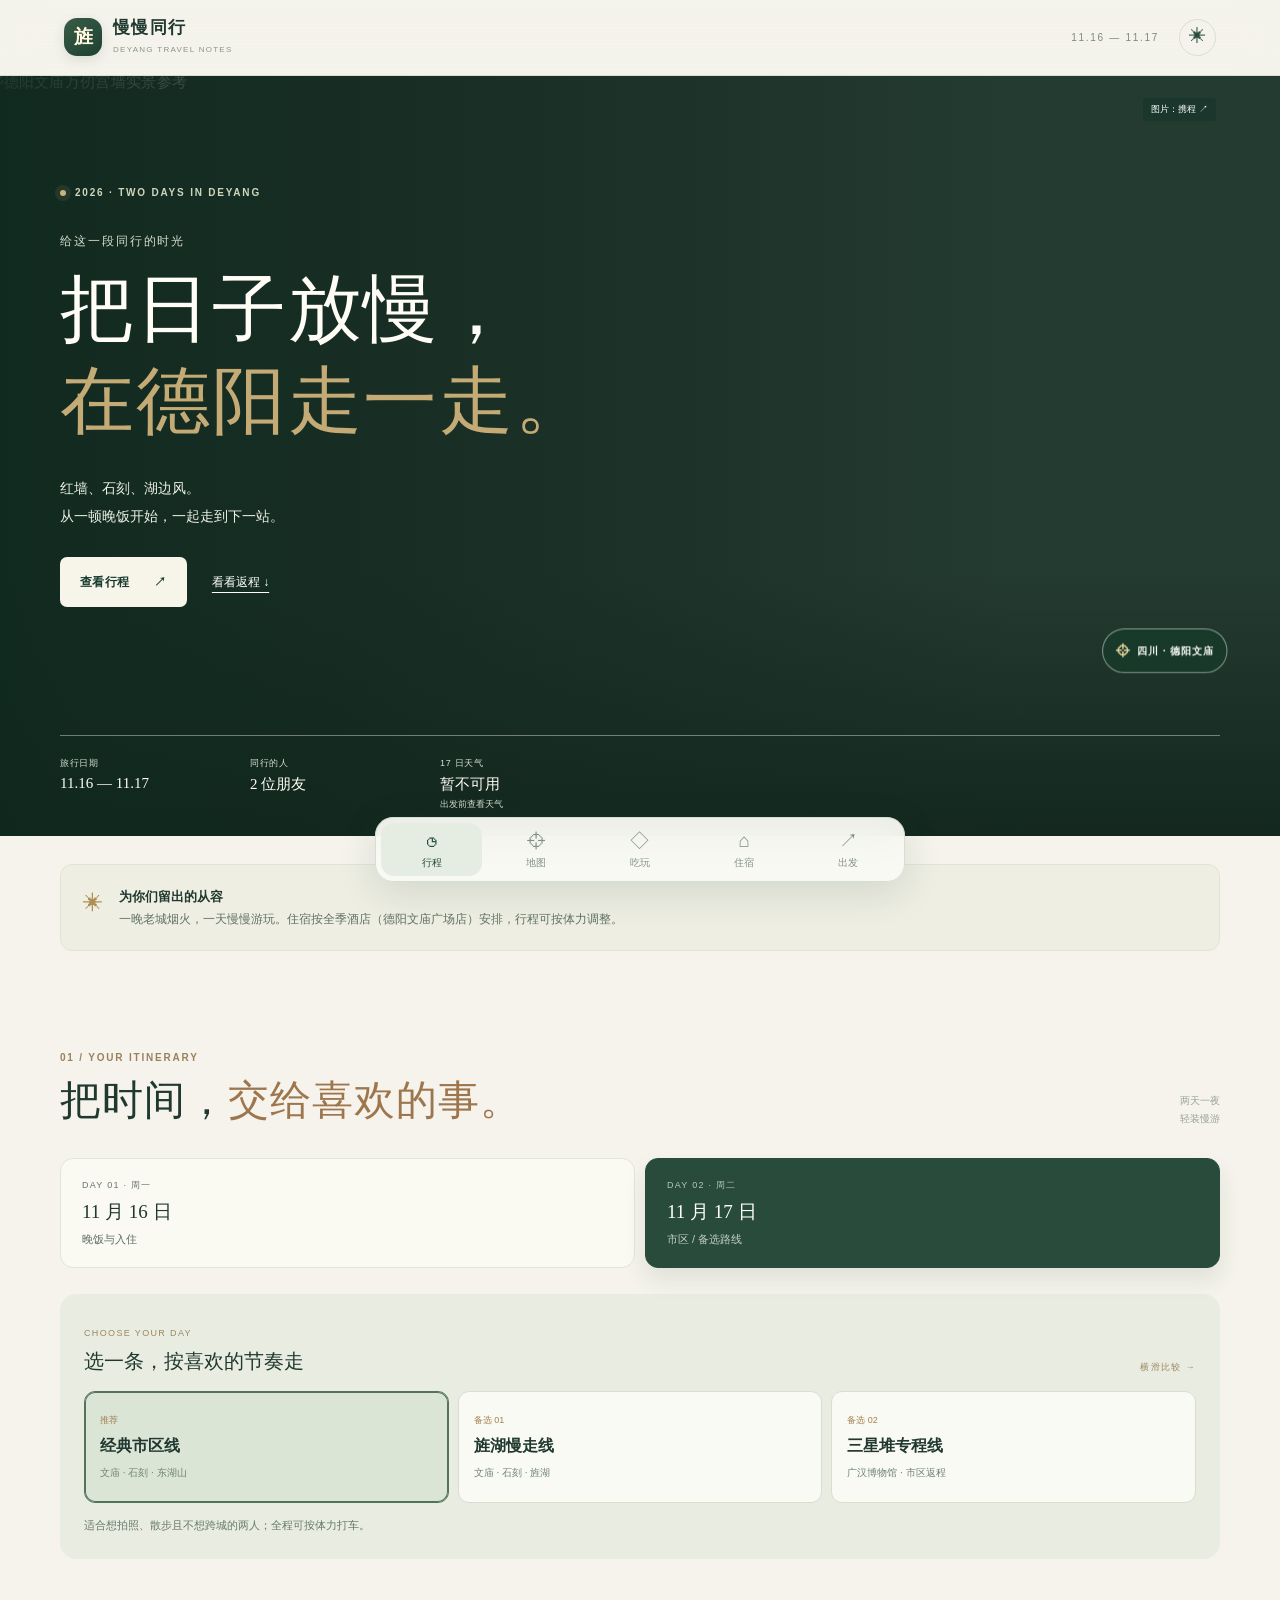
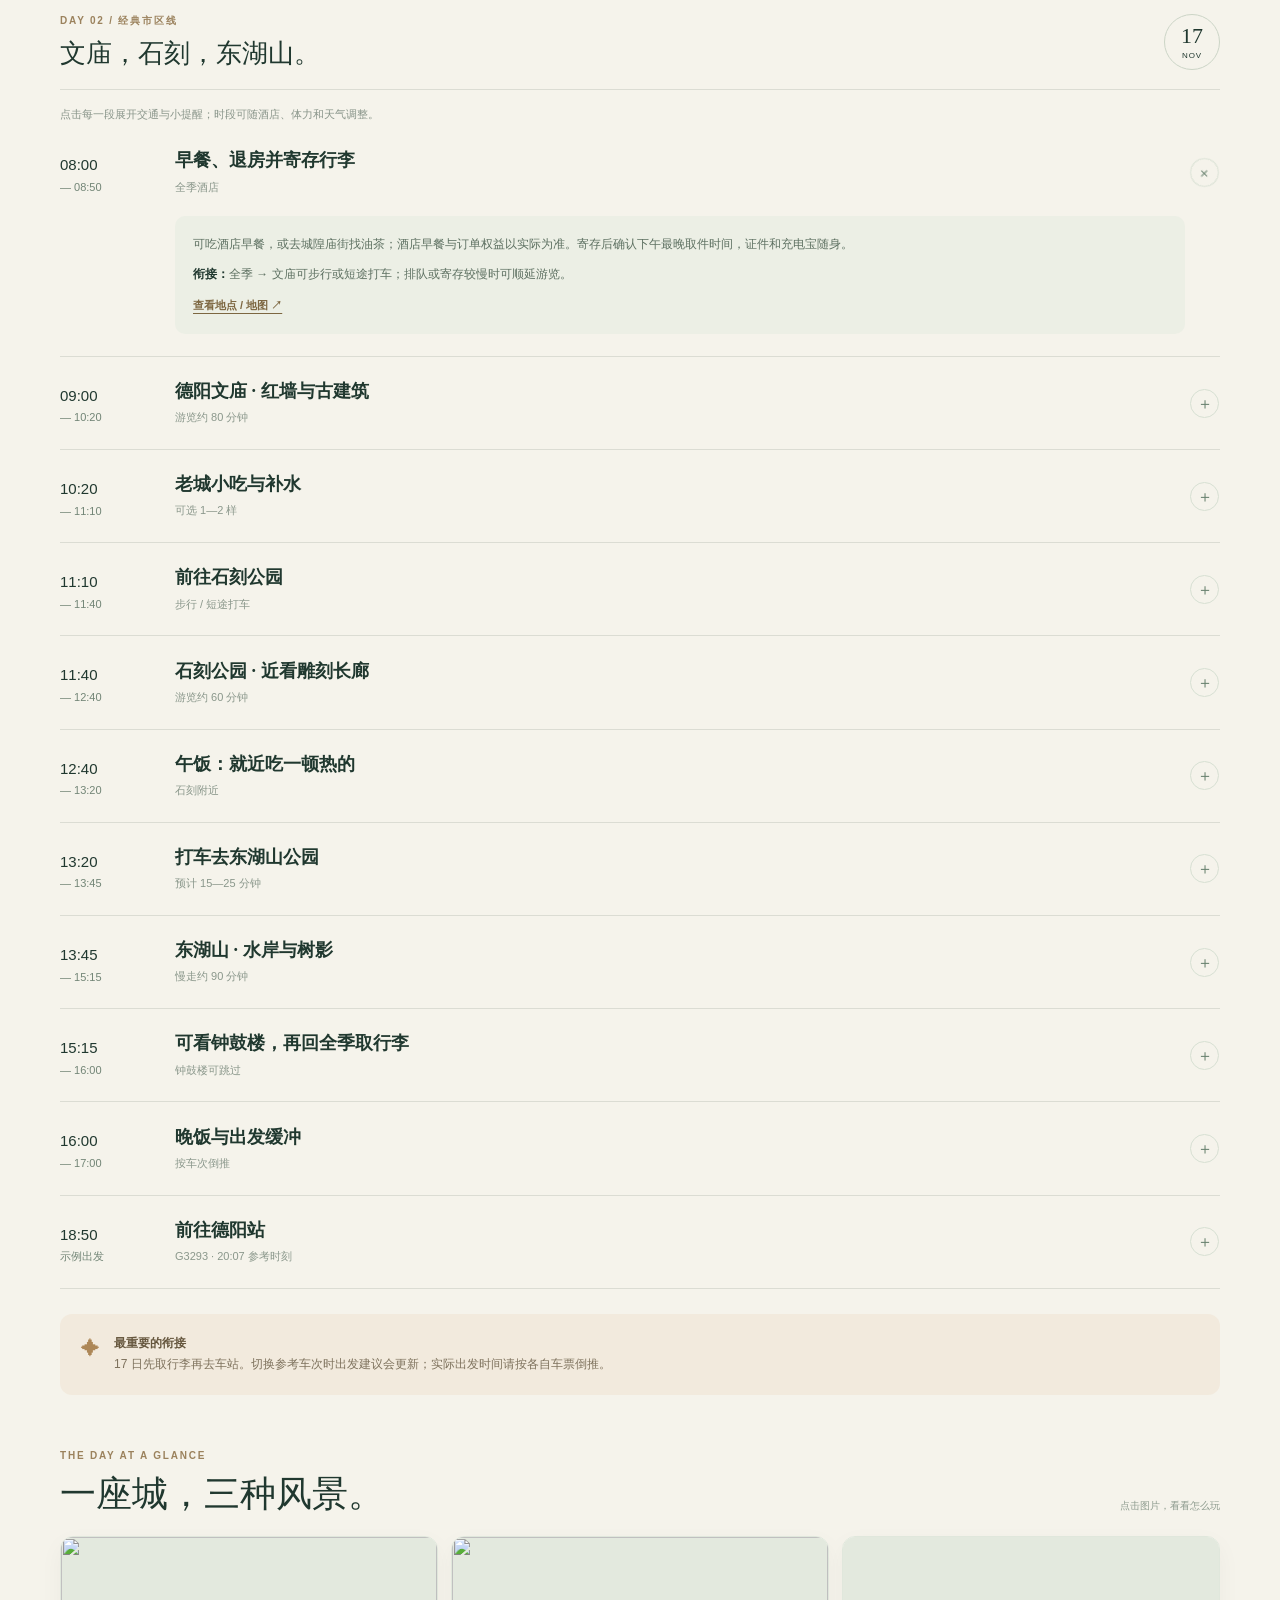
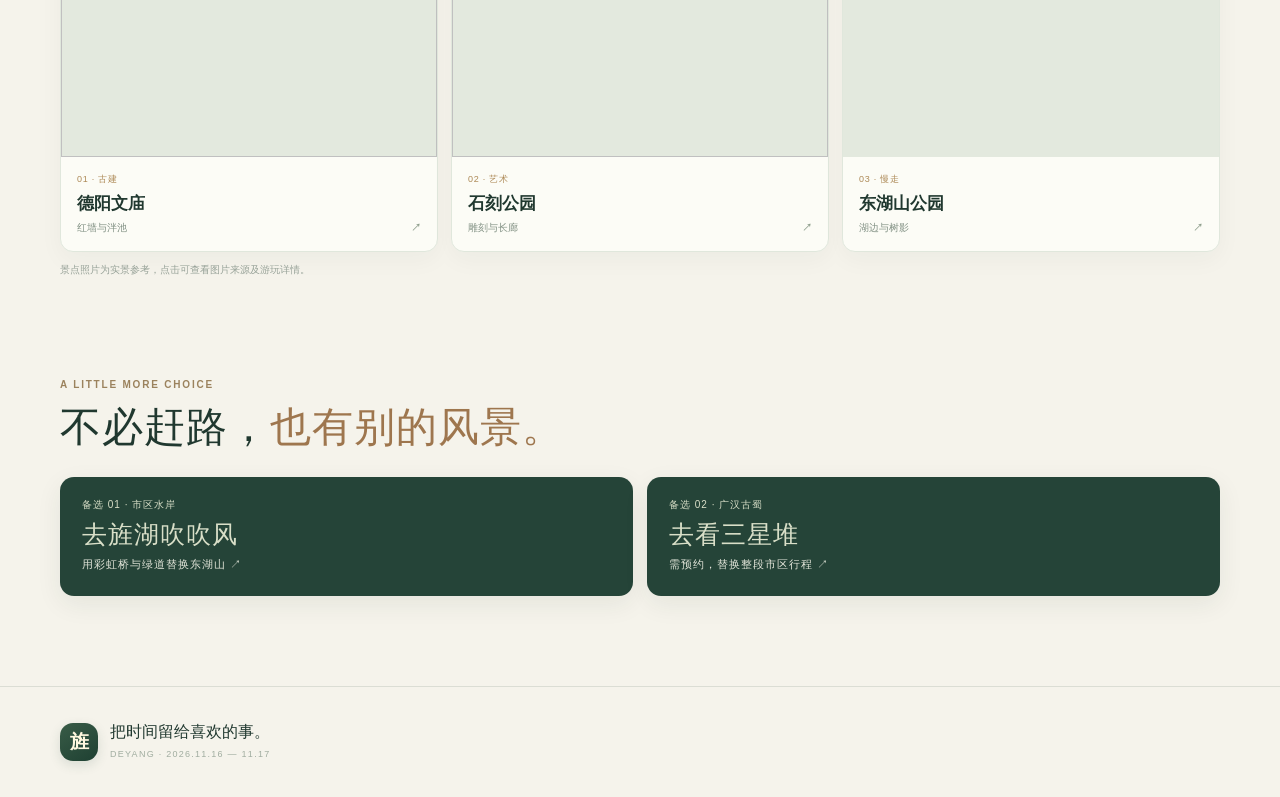
==== commit 4b7de242: "Update selected hotel and restaurant hours" ====
--- a/index.html
+++ b/index.html
@@ -24,7 +24,7 @@
   <link rel="manifest" href="manifest.webmanifest">
   <link rel="preconnect" href="https://dimg04.c-ctrip.com">
   <link rel="icon" href="assets/icon.svg" type="image/svg+xml">
-  <link rel="stylesheet" href="assets/vendor/leaflet.css"><link rel="stylesheet" href="assets/vendor/MarkerCluster.css"><link rel="stylesheet" href="styles.css?v=19">
+  <link rel="stylesheet" href="assets/vendor/leaflet.css"><link rel="stylesheet" href="assets/vendor/MarkerCluster.css"><link rel="stylesheet" href="styles.css?v=20">
 </head>
 <body>
 <!-- Some share clients choose the first image in the original HTML rather than Open Graph metadata. -->
@@ -44,7 +44,7 @@
       <div class="hero-foot"><div><span>旅行日期</span><strong>11.16 — 11.17</strong></div><div><span>同行的人</span><strong>2 位朋友</strong></div><div><span>17 日天气</span><strong id="weather-summary">查看中</strong><small id="weather-caption">请于出发前复核</small></div></div>
     </div>
     <div class="content-shell">
-      <div class="intro-strip"><span class="intro-icon">✳</span><p><strong>为你们留出的从容</strong><br>一晚老城烟火，一天慢慢游玩。时间是建议，先订好房和车票，再按体力调整。</p></div>
+      <div class="intro-strip"><span class="intro-icon">✳</span><p><strong>为你们留出的从容</strong><br>一晚老城烟火，一天慢慢游玩。住宿按全季酒店（德阳文庙广场店）安排，行程可按体力调整。</p></div>
 
       <section id="itinerary" class="block"><div class="section-title"><div><p class="eyebrow">01 / YOUR ITINERARY</p><h2>把时间，<em>交给喜欢的事。</em></h2></div><span class="section-side">两天一夜<br>轻装慢游</span></div>
         <div class="day-control" role="group" aria-label="选择旅行日期"><button type="button" class="day-button active" data-day="evening" aria-pressed="true"><small>DAY 01 · 周一</small><strong>11 月 16 日</strong><span>晚饭与入住</span></button><button type="button" class="day-button" data-day="daytrip" aria-pressed="false"><small>DAY 02 · 周二</small><strong>11 月 17 日</strong><span>市区 / 备选路线</span></button></div>
@@ -83,32 +83,32 @@
         <div class="geo-compare"><div class="geo-compare-heading"><div><span class="small-label">DISTANCE CHECK</span><h3>比较两地距离</h3></div><button type="button" id="geo-swap" aria-label="交换起点和终点">⇄</button></div><div class="geo-selects"><div class="geo-select-field"><span>从</span><button type="button" id="geo-from" class="geo-select-trigger" aria-haspopup="dialog" aria-expanded="false" aria-controls="geo-place-picker" aria-label="选择起点"><span class="geo-select-value">德阳文庙</span><span class="geo-select-arrow" aria-hidden="true">⌄</span></button></div><div class="geo-select-field"><span>到</span><button type="button" id="geo-to" class="geo-select-trigger" aria-haspopup="dialog" aria-expanded="false" aria-controls="geo-place-picker" aria-label="选择终点"><span class="geo-select-value">石刻公园</span><span class="geo-select-arrow" aria-hidden="true">⌄</span></button></div></div><div class="geo-distance"><p id="geo-distance-text" aria-live="polite"></p><div class="distance-actions"><button type="button" id="geo-show-route">在地图看路线 ↗</button><a id="geo-navigate" target="_blank" rel="noopener noreferrer">打开高德导航 ↗</a></div></div><p class="distance-note">此处为坐标间的近似直线距离，实际道路距离与时间以高德导航为准。</p></div>
         <div class="geo-list-head"><div><span class="small-label">PLACES</span><h3>推荐地点</h3></div><span>点地点切换地图</span></div><div id="geo-list" class="geo-list"></div><details class="geo-unlocated"><summary>其他美食和位置待核地点</summary><p>以下菜品没有指定门店，或店铺 / 入口坐标尚未核实；可点名称在高德搜索。</p><div id="geo-unlocated-list"></div></details>
       </section>
-      <section class="route-sketch" aria-labelledby="sketch-title"><div class="sketch-head"><div><span class="small-label">YOUR ROUTE · 游玩顺序</span><h2 id="sketch-title">经典市区线</h2></div><button type="button" id="sketch-change">切换路线 ↗</button></div><p>按游玩先后排列；点站点在高德地图中查看。</p><div id="sketch-stops" class="sketch-stops" aria-label="路线站点"></div><small>酒店和旌湖入口尚未确定，实际导航请重新选点。</small></section>
+      <section class="route-sketch" aria-labelledby="sketch-title"><div class="sketch-head"><div><span class="small-label">YOUR ROUTE · 游玩顺序</span><h2 id="sketch-title">经典市区线</h2></div><button type="button" id="sketch-change">切换路线 ↗</button></div><p>按游玩先后排列；点站点在高德地图中查看。</p><div id="sketch-stops" class="sketch-stops" aria-label="路线站点"></div><small>全季酒店坐标由平台位置换算，旌湖入口尚未确定；实际导航请核对入口。</small></section>
       <div class="map-controls"><p class="small-label">地图快捷地点 · 点击切换</p><div class="chip-row" id="map-places"></div></div>
       <div class="section-title compact map-route-title"><div><p class="eyebrow">THE CONNECTIONS</p><h2>每一段，<em>怎么走。</em></h2></div></div><p class="muted">按所选路线展示主要衔接；点选路段，在高德地图查看路线。</p><div id="map-legs" class="leg-list"></div>
-      <div class="callout"><strong>关于地图与时间</strong><p>地点总览优先使用高德道路底图，备用地图使用 OpenStreetMap 道路数据；详细路线由地图服务商提供。本页步行、打车时间和费用是估算。酒店未确定，取行李路段需以实际地址导航。</p></div>
+      <div class="callout"><strong>关于地图与时间</strong><p>地点总览优先使用高德道路底图，备用地图使用 OpenStreetMap 道路数据；详细路线由地图服务商提供。本页步行、打车时间和费用是估算。全季酒店坐标仅供参考，取行李路段请核对实际门店入口。</p></div>
     </div>
   </section>
   <section class="page" data-page="discover" id="discover" hidden aria-label="吃玩">
     <div class="page-intro content-shell"><p class="eyebrow">03 / PLACES & FLAVORS</p><h1>看见风景，<br><em>也尝尝这座城。</em></h1><p>先用图片认识要去的地方，再从小吃和正餐里挑两人都喜欢的。往年照片仅供参考。</p></div>
     <div class="content-shell"><div class="segment" role="group" aria-label="选择景点或美食"><button type="button" class="active" data-discover="attractions" aria-pressed="true">景点图鉴 <span>01</span></button><button type="button" data-discover="food" aria-pressed="false">美食清单 <span>02</span></button></div>
       <div id="attractions-view"><div class="discover-heading"><div><p class="eyebrow">SOMEWHERE TO WANDER</p><h2>挑几处喜欢的，<em>慢慢逛。</em></h2></div><span>图片可横滑 →</span></div><div class="chip-row" id="attraction-filter"><button class="chip active" data-attraction-filter="all" aria-pressed="true">全部景点</button><button class="chip" data-attraction-filter="main" aria-pressed="false">经典推荐</button><button class="chip" data-attraction-filter="backup" aria-pressed="false">两个备选</button><button class="chip" data-attraction-filter="saved" aria-pressed="false">我的收藏 <b id="saved-count">0</b></button></div><div id="attraction-list" class="attraction-list"></div><p class="fine-print">图片标注了来源与拍摄背景；季节、灯光、展品及门头可能变化。收藏保存在当前浏览器。</p></div>
-      <div id="food-view" hidden><div class="discover-heading"><div><p class="eyebrow">TASTES OF DEYANG</p><h2>一城烟火，<em>慢慢尝。</em></h2></div><span>按类别筛选</span></div><div class="chip-row" id="food-filters"></div><div id="food-list"></div><p class="fine-print">照片为报道中的菜品参考，不保证是当前出品或当前门头；营业、价格及配料均以店家当天为准。</p></div>
+      <div id="food-view" hidden><div class="discover-heading"><div><p class="eyebrow">TASTES OF DEYANG</p><h2>一城烟火，<em>慢慢尝。</em></h2></div><span>按类别筛选</span></div><p class="fine-print">营业资料为 11 月 16 日查阅的参考，出发前可点“高德查营业”或致电门店确认。</p><div class="chip-row" id="food-filters"></div><div id="food-list"></div><p class="fine-print">照片为菜品参考；营业资料并非实时状态。</p></div>
     </div>
   </section>
   <section class="page" data-page="stay" id="stay" hidden aria-label="住宿">
-    <div class="page-intro content-shell"><p class="eyebrow">04 / A GOOD NIGHT</p><h1>把今晚，<br><em>安放在老城。</em></h1><p>11 月 16 日入住，17 日退房；两人一间双床，目标约 ¥300 / 晚。</p></div>
-    <div class="content-shell"><div class="stay-note"><span>01 / WHY HERE</span><p>文庙商圈晚饭选择多，第二天逛老城和回酒店取行李都顺路。以下只是位置候选，<strong>没有核实当晚双床房价或空房</strong>。</p></div><div id="hotel-list" class="hotel-list"></div><div class="callout"><strong>下单前，一起确认</strong><p>11/16 入住、11/17 退房，选 2 人双床、有窗；比较含税总价与取消规则。询问晚到保留、次日行李寄存及取件时间。</p></div></div>
+    <div class="page-intro content-shell"><p class="eyebrow">04 / A GOOD NIGHT</p><h1>今晚歇一歇，<br><em>在全季安顿好。</em></h1><p>全季酒店（德阳文庙广场店） · 11 月 16 日入住、17 日退房。</p></div>
+    <div class="content-shell"><div class="stay-note"><span>01 / WHY HERE</span><p>本次按<strong>长江西路二段 31 号</strong>这家全季安排。房型、房价及订单状态以你们的实际订单为准；退房时记得确认寄存和最晚取件时间。</p></div><div id="hotel-list" class="hotel-list"></div><div class="callout"><strong>入住与寄存</strong><p>携程参考 14:00 后入住、12:00 前退房，早餐 07:00—10:00；是否含早、实际退房及寄存安排以订单和前台确认为准。</p></div></div>
   </section>
   <section class="page" data-page="depart" id="depart" hidden aria-label="返程与工具">
     <div class="page-intro content-shell"><p class="eyebrow">05 / THE WAY HOME</p><h1>接下来的路，<br><em>各自平安抵达。</em></h1><p>11 月 17 日晚从德阳站出发，分别前往自贡和泸州；也可以考虑乘坐同一趟经停两地的列车。</p></div>
     <div class="content-shell"><div class="train-selector"><p class="small-label">参考车次 · 请先核对</p><p class="train-notice"><strong>以下是历史查询的示例，不代表已购票或当前开行。</strong><br>请在 <a href="https://kyfw.12306.cn/otn/leftTicket/init" target="_blank" rel="noopener noreferrer">铁路 12306</a> 核对日期、车次和余票；如两人不是同车，各自以实际车票倒推出发时间。</p><div class="train-buttons" role="group" aria-label="选择参考车次"><button class="train-option" data-train="G969" aria-pressed="false"><small>到得早一些</small><strong>18:24</strong><span>G969 · 晚饭提前</span></button><button class="train-option" data-train="G3293" aria-pressed="false"><small>多留一会儿</small><strong>20:07</strong><span>G3293 · 抵达较晚</span></button></div></div>
-      <div class="ticket"><div class="ticket-top"><span>TRAVEL HOME · SAMPLE</span><b id="ticket-code">G3293</b></div><div class="ticket-depart"><div><strong id="ticket-depart">20:07</strong><span>德阳站 · 示例出发时间</span></div><span>↗</span></div><div class="ticket-line"></div><div class="ticket-dest"><div><i></i><span>示例 · 自贡站</span><strong id="ticket-zigong">22:00</strong></div><div><i></i><span>示例 · 泸州站</span><strong id="ticket-luzhou">22:31</strong></div></div><p>示例建议 <strong id="leave-time">18:50—19:05</strong> 从文庙商圈出发去德阳站</p></div>
+      <div class="ticket"><div class="ticket-top"><span>TRAVEL HOME · SAMPLE</span><b id="ticket-code">G3293</b></div><div class="ticket-depart"><div><strong id="ticket-depart">20:07</strong><span>德阳站 · 示例出发时间</span></div><span>↗</span></div><div class="ticket-line"></div><div class="ticket-dest"><div><i></i><span>示例 · 自贡站</span><strong id="ticket-zigong">22:00</strong></div><div><i></i><span>示例 · 泸州站</span><strong id="ticket-luzhou">22:31</strong></div></div><p>示例建议 <strong id="leave-time">18:50—19:05</strong> 从全季酒店出发去德阳站</p></div>
       <p class="train-disclaimer">参考车次查询于 <span id="train-checked"></span>；当前开行、时刻及余票以 12306 为准，实际预订情况请自行确认。若选择同车，同车不保证相邻座位。</p><button id="share-plan" class="button button-dark full" type="button">分享当前路线与参考车次 <span>↗</span></button><p class="fine-print">分享链接携带路线和参考车次；收藏、预算与清单不会同步。</p>
-      <div class="section-title compact station-title"><div><p class="eyebrow">DEYANG RAILWAY STATION</p><h2>到站之前，<em>先认一认。</em></h2></div><span>图片可横滑 →</span></div><div id="station-gallery" class="photo-gallery station-gallery"></div><div class="station-info"><strong>德阳站 · 黄山路三段 100 号</strong><p>从文庙商圈打车估计 20—30 分钟，建议开车前 30—45 分钟到站。认准「德阳站」站房，进站后按当日电子屏和工作人员指引安检、候车、检票。</p><a href="https://uri.amap.com/search?keyword=%E5%BE%B7%E9%98%B3%E7%AB%99&city=%E5%BE%B7%E9%98%B3" target="_blank" rel="noopener noreferrer">高德搜索德阳站 ↗</a></div>
+      <div class="section-title compact station-title"><div><p class="eyebrow">DEYANG RAILWAY STATION</p><h2>到站之前，<em>先认一认。</em></h2></div><span>图片可横滑 →</span></div><div id="station-gallery" class="photo-gallery station-gallery"></div><div class="station-info"><strong>德阳站 · 黄山路三段 100 号</strong><p>从全季酒店打车估计 20—30 分钟，建议开车前 30—45 分钟到站。认准「德阳站」站房，进站后按当日电子屏和工作人员指引安检、候车、检票。</p><a href="https://uri.amap.com/search?keyword=%E5%BE%B7%E9%98%B3%E7%AB%99&city=%E5%BE%B7%E9%98%B3" target="_blank" rel="noopener noreferrer">高德搜索德阳站 ↗</a></div>
       <div class="section-title compact tools-title"><div><p class="eyebrow">TRAVEL TOOLBOX</p><h2>小事提前想好，<em>一路更轻松。</em></h2></div></div><div class="tools-grid"><article class="tool-card"><p class="small-label">01 / BUDGET</p><h3>两人预算本</h3><p>规划金额可修改，不代表实际付款。</p><div class="budget-inputs"><label>双床房一晚 <span>¥ <input type="number" min="0" max="10000" inputmode="numeric" data-cost="hotel" aria-label="双床房一晚预算"></span></label><label>两人餐饮 / 小吃 <span>¥ <input type="number" min="0" max="10000" inputmode="numeric" data-cost="food" aria-label="两人餐饮预算"></span></label><label>两人市内打车 <span>¥ <input type="number" min="0" max="10000" inputmode="numeric" data-cost="local" aria-label="两人市内打车预算"></span></label><label>自贡车票估算 <span>¥ <input type="number" min="0" max="10000" inputmode="numeric" data-cost="zigong" aria-label="自贡车票预算"></span></label><label>泸州车票估算 <span>¥ <input type="number" min="0" max="10000" inputmode="numeric" data-cost="luzhou" aria-label="泸州车票预算"></span></label></div><div class="budget-total" aria-live="polite"><span>两人合计约</span><strong id="budget-total">¥980</strong></div><div class="budget-split">自贡方向 <b id="budget-zigong">¥470</b>　·　泸州方向 <b id="budget-luzhou">¥510</b></div><p class="fine-print">共同费用平分、车票各算各的；未含各自到站接驳、住宿及三星堆门票和跨城交通。</p></article><article class="tool-card"><p class="small-label">02 / CHECKLIST</p><h3>出发前清单</h3><div class="check-progress"><span id="check-count">0 / 8 已完成</span><div><i id="check-bar"></i></div></div><div id="checklist" class="checklist"></div><p class="fine-print">完成状态保存在当前设备。</p></article></div>
       <div class="weather-backup"><article><b>☂ 如果下雨</b><p>市区线优先文庙，缩短石刻和湖边；三星堆备选需要先约到票并确认跨城交通。</p></article><article><b>↗ 如果时间不够</b><p>保留文庙与石刻；东湖山、旌湖和钟鼓楼择一或跳过，先保证取行李和赶车。</p></article></div>
-      <div class="trek-card"><div><p class="eyebrow light">TAKE IT WITH YOU</p><h2>把这趟旅程，<br><em>留在口袋里。</em></h2><p>网页方便手机和朋友查看；地点可导入自己的 TREK，日历可按所选路线下载。</p></div><div class="download-actions"><a class="button button-light" href="assets/deyang-trek-places.gpx" download>下载 TREK 地点包 ↓</a><a class="button button-outline-light" id="calendar-download" href="assets/deyang-calendar.ics" download>下载当前路线日历 ↓</a></div><p class="trek-fine">GPX 只含坐标可靠的地点；TREK 中点 Places → Import Places → Import file，选择 Waypoints。日历仅为建议，不含返程车次提醒或预订。不同路线日历选一份导入即可。</p></div>
+      <div class="trek-card"><div><p class="eyebrow light">TAKE IT WITH YOU</p><h2>把这趟旅程，<br><em>留在口袋里。</em></h2><p>网页方便手机和朋友查看；地点可导入自己的 TREK，日历可按所选路线下载。</p></div><div class="download-actions"><a class="button button-light" href="assets/deyang-trek-places.gpx" download>下载 TREK 地点包 ↓</a><a class="button button-outline-light" id="calendar-download" href="assets/deyang-calendar.ics" download>下载当前路线日历 ↓</a></div><p class="trek-fine">GPX 含已定位地点；全季酒店坐标由平台位置换算，仅供参考，入口请在高德核实。TREK 中点 Places → Import Places → Import file，选择 Waypoints。日历仅为建议，不含返程车次提醒或预订。不同路线日历选一份导入即可。</p></div>
       <details class="sources"><summary>信息来源、限制与更新说明 <span>＋</span></summary><p>景点：<a href="https://deyangmuseum.cn/wmcgxz/" target="_blank" rel="noopener noreferrer">德阳市博物馆</a>、<a href="https://sichuan.scol.com.cn/ggxw/202108/58245371.html" target="_blank" rel="noopener noreferrer">四川在线</a>、<a href="https://www.sxd.cn/Guide?type=3" target="_blank" rel="noopener noreferrer">三星堆博物馆</a>。地点总览优先使用高德道路底图，备用道路数据来自 <a href="https://www.openstreetmap.org/copyright" target="_blank" rel="noopener noreferrer">OpenStreetMap</a>，经 Protomaps 提供；另有<a href="https://lbs.amap.com/api/uri-api/guide/embedded-map/summarize" target="_blank" rel="noopener noreferrer">高德嵌入地图</a>；餐馆与酒店各卡片均附来源。</p><p>分享封面：<a href="https://commons.wikimedia.org/wiki/File:%E5%BE%B7%E9%98%B3%E6%96%87%E5%BA%99%E5%A4%A7%E6%88%90%E6%AE%BF%E7%85%A7%E7%89%87.JPG" target="_blank" rel="noopener noreferrer">德阳文庙大成殿</a>，Nekitarc 摄，<a href="https://creativecommons.org/licenses/by-sa/4.0/" target="_blank" rel="noopener noreferrer">CC BY-SA 4.0</a>。</p><p>这是一份 2026 年 11 月 16—17 日的独立建议路书，酒店、餐馆与车票的预订状态请自行确认。开放、价格、天气、交通与营业状态可能变化。此站并非原版 TREK 服务端，数据不会跨设备实时同步。</p></details>
     </div>
   </section>
@@ -120,6 +120,6 @@
 <dialog id="wechat-map-dialog" class="wechat-map-dialog" aria-labelledby="wechat-map-title"><div class="picker-handle" aria-hidden="true"></div><div class="wechat-dialog-head"><span class="wechat-map-icon" aria-hidden="true">⌁</span><button type="button" class="wechat-close" aria-label="关闭地图选择">×</button></div><p class="eyebrow">OPEN IN MAPS</p><h2 id="wechat-map-title" tabindex="-1">选择地图打开方式</h2><p class="wechat-dialog-copy" id="wechat-map-destination"></p><p class="wechat-launch-note" id="wechat-map-note"></p><section id="wechat-browser-instructions" class="wechat-browser-instructions" aria-label="在浏览器打开高德的步骤" hidden><div class="wechat-menu-cue" aria-hidden="true"><span>点微信右上角「···」</span><svg viewBox="0 0 66 52" fill="none"><path d="M4 44C25 44 42 32 56 10M43 10L57 8L56 22" stroke="currentColor" stroke-width="3" stroke-linecap="round" stroke-linejoin="round"/></svg></div><p class="wechat-guide-intro">微信可能拦截 App 跳转，请先到手机浏览器：</p><ol class="wechat-guide-steps"><li><span class="wechat-step-icon" aria-hidden="true"><svg viewBox="0 0 24 24" fill="currentColor"><circle cx="5" cy="12" r="2"/><circle cx="12" cy="12" r="2"/><circle cx="19" cy="12" r="2"/></svg></span><span><small>第一步</small><strong>点微信右上角「···」</strong></span></li><li><span class="wechat-step-icon" aria-hidden="true"><svg viewBox="0 0 24 24" fill="none" stroke="currentColor" stroke-width="1.8"><circle cx="12" cy="12" r="9"/><path d="m15.7 8.3-2.1 5.3-5.3 2.1 2.1-5.3 5.3-2.1Z" stroke-linejoin="round"/></svg></span><span><small>第二步</small><strong>选择「在浏览器打开」</strong></span></li></ol><p class="wechat-after-step"><span aria-hidden="true">↗</span>进入浏览器后，在卡片里点<strong>“在高德 App 打开”</strong>。</p></section><button type="button" id="wechat-map-copy-browser" class="wechat-secondary" hidden>找不到菜单？复制链接</button><input id="wechat-map-url" class="wechat-url" type="text" readonly hidden aria-label="内容，可长按复制"><p id="wechat-map-status" class="wechat-status" role="status" aria-live="polite"></p><a id="wechat-map-native" class="wechat-primary" hidden>打开高德 App ↗</a><a id="wechat-map-nav" class="wechat-secondary" hidden>在高德 App 中导航 ↗</a><a id="wechat-map-web" class="wechat-secondary" rel="noopener noreferrer">在高德网页查看 ↗</a><button type="button" id="wechat-map-share" class="wechat-secondary">分享这个地点 / 路线 ↗</button><details class="wechat-more"><summary>更多方式</summary><a id="wechat-map-alternate" class="wechat-secondary" hidden>尝试另一种 App 打开方式 ↗</a><a id="wechat-map-qq" class="wechat-secondary" rel="noopener noreferrer" hidden>在腾讯地图查看路线 ↗</a><button type="button" id="wechat-map-copy-name" class="wechat-copy" hidden>复制地点名称</button><button type="button" id="wechat-map-copy" class="wechat-copy">复制攻略分享链接</button></details></dialog>
 <dialog id="wechat-share-dialog" class="wechat-map-dialog" aria-labelledby="wechat-share-title"><div class="picker-handle" aria-hidden="true"></div><div class="wechat-dialog-head"><span class="wechat-map-icon" aria-hidden="true">↗</span><button type="button" class="wechat-share-close" aria-label="关闭分享提示">×</button></div><p class="eyebrow">SHARE THIS TRIP</p><h2 id="wechat-share-title">分享给同行的朋友</h2><p class="wechat-dialog-copy">点击微信右上角「···」，选择“发送给朋友”；也可以复制链接后发给朋友。</p><button type="button" id="wechat-share-copy" class="wechat-primary">复制分享链接</button><input id="wechat-share-url" class="wechat-url" type="text" readonly hidden aria-label="分享链接，可长按复制"><p id="wechat-share-status" class="wechat-status" role="status" aria-live="polite"></p></dialog>
 <dialog id="photo-dialog" class="photo-dialog"><button type="button" class="dialog-close" aria-label="关闭图片">×</button><img alt=""><p></p><a target="_blank" rel="noopener noreferrer">查看图片来源 ↗</a></dialog>
-<script src="trip-data.js?v=19"></script><script src="content-v2.js?v=19"></script><script src="app.js?v=19"></script><script src="geo-map.js?v=17"></script><script src="native-map.js?v=17"></script><script src="assets/vendor/leaflet.js"></script><script src="assets/vendor/leaflet.markercluster.js"></script><script src="assets/vendor/protomaps-leaflet.js"></script><script src="overview-map.js?v=19"></script><script src="wechat-map.js?v=17"></script>
+<script src="trip-data.js?v=20"></script><script src="content-v2.js?v=20"></script><script src="app.js?v=20"></script><script src="geo-map.js?v=20"></script><script src="native-map.js?v=17"></script><script src="assets/vendor/leaflet.js"></script><script src="assets/vendor/leaflet.markercluster.js"></script><script src="assets/vendor/protomaps-leaflet.js"></script><script src="overview-map.js?v=20"></script><script src="wechat-map.js?v=17"></script>
 </body>
 </html>
--- a/styles.css
+++ b/styles.css
@@ -94,3 +94,5 @@
 .wechat-status:empty{min-height:0;margin:0}
 .overview-panel{scroll-margin-top:76px}
 .train-notice{margin:12px 0 18px;padding:14px 15px;border-left:3px solid #b18d54;border-radius:9px;background:#f2ead8;color:#514b3c;font-size:12px;line-height:1.75}.train-notice strong{color:#413b30}.train-notice a{color:#70552b;text-decoration:underline;text-underline-offset:3px}
+.overview-pin.is-chosen{box-shadow:0 0 0 4px #e7c477b8,0 2px 7px #172f265c}.food-body .food-hours{margin:7px 0;color:#596f59;font-size:10px;line-height:1.6}.food-hours a{color:#8c6b40;text-decoration:underline;text-underline-offset:2px}
+.hotel-actions{flex-wrap:wrap;align-items:center;gap:10px 16px}.hotel-actions button{border:0;padding:0;background:none;color:inherit;font:inherit;cursor:pointer}
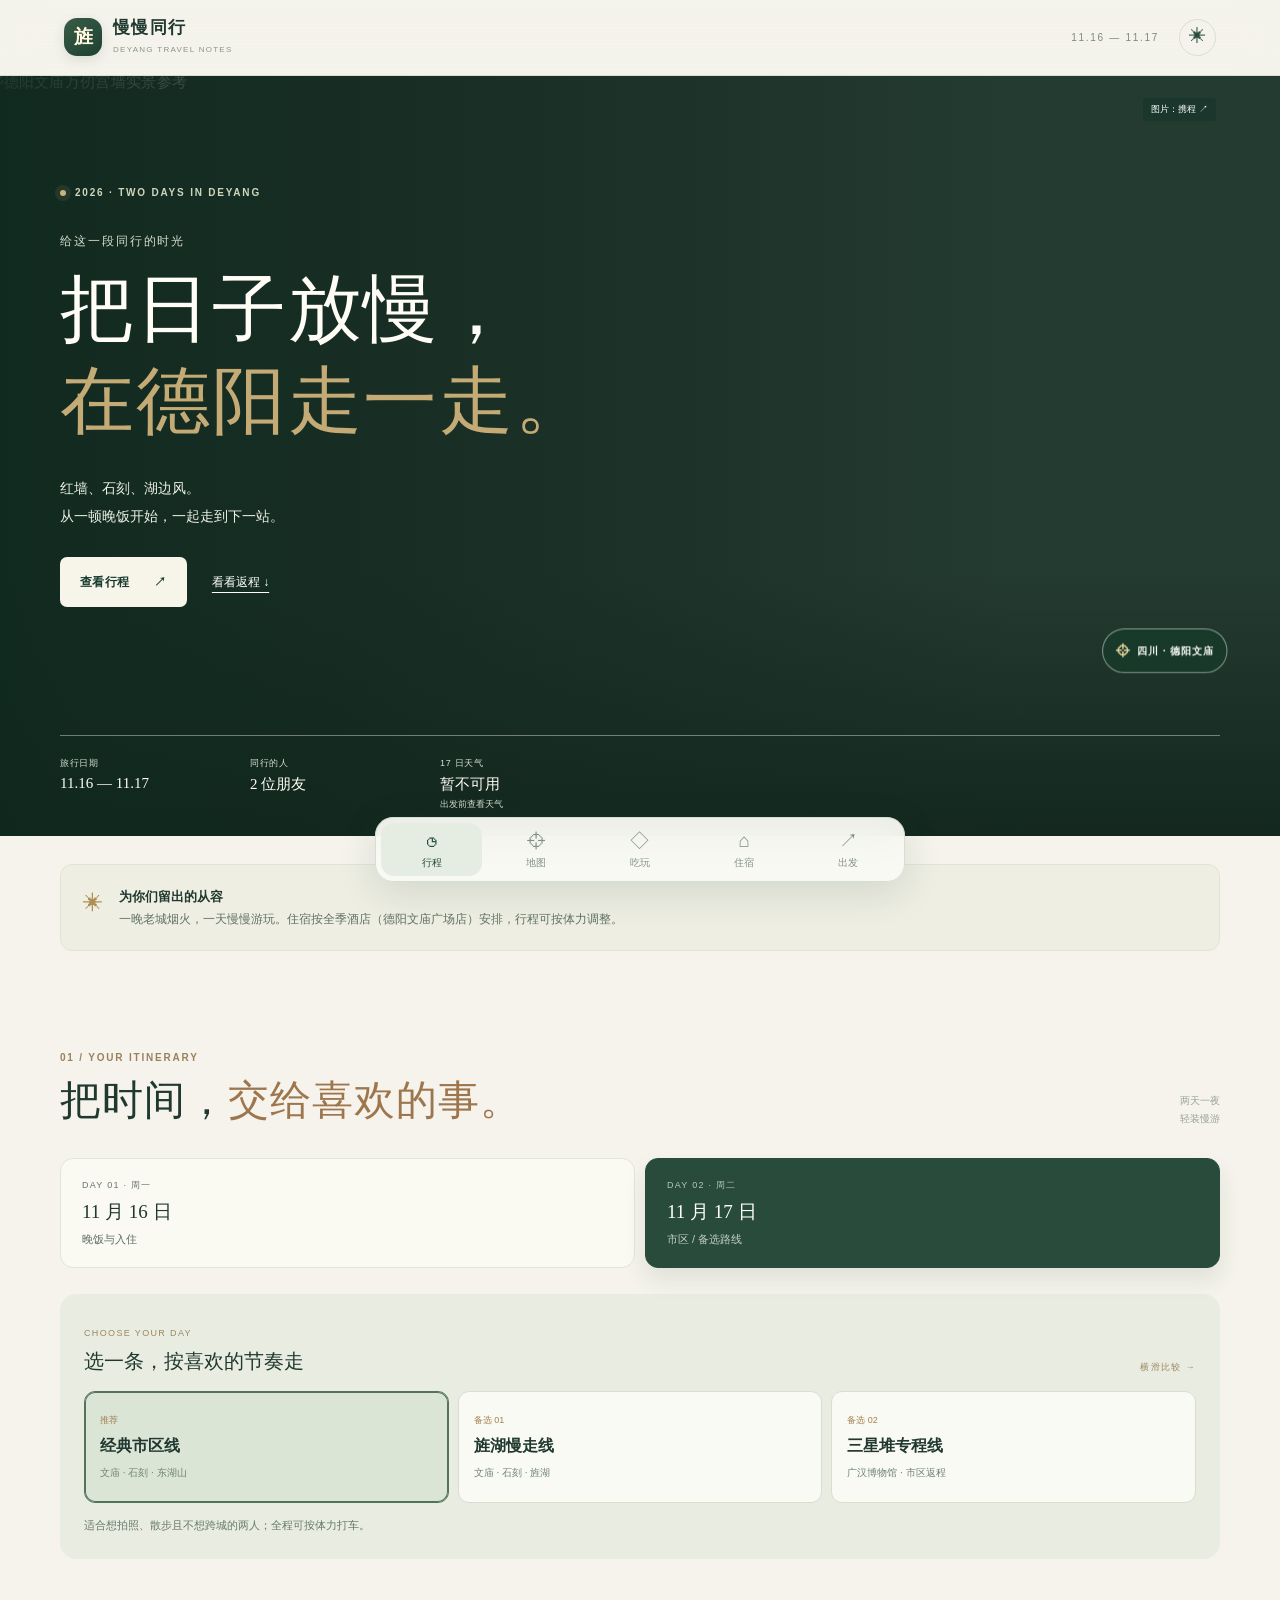
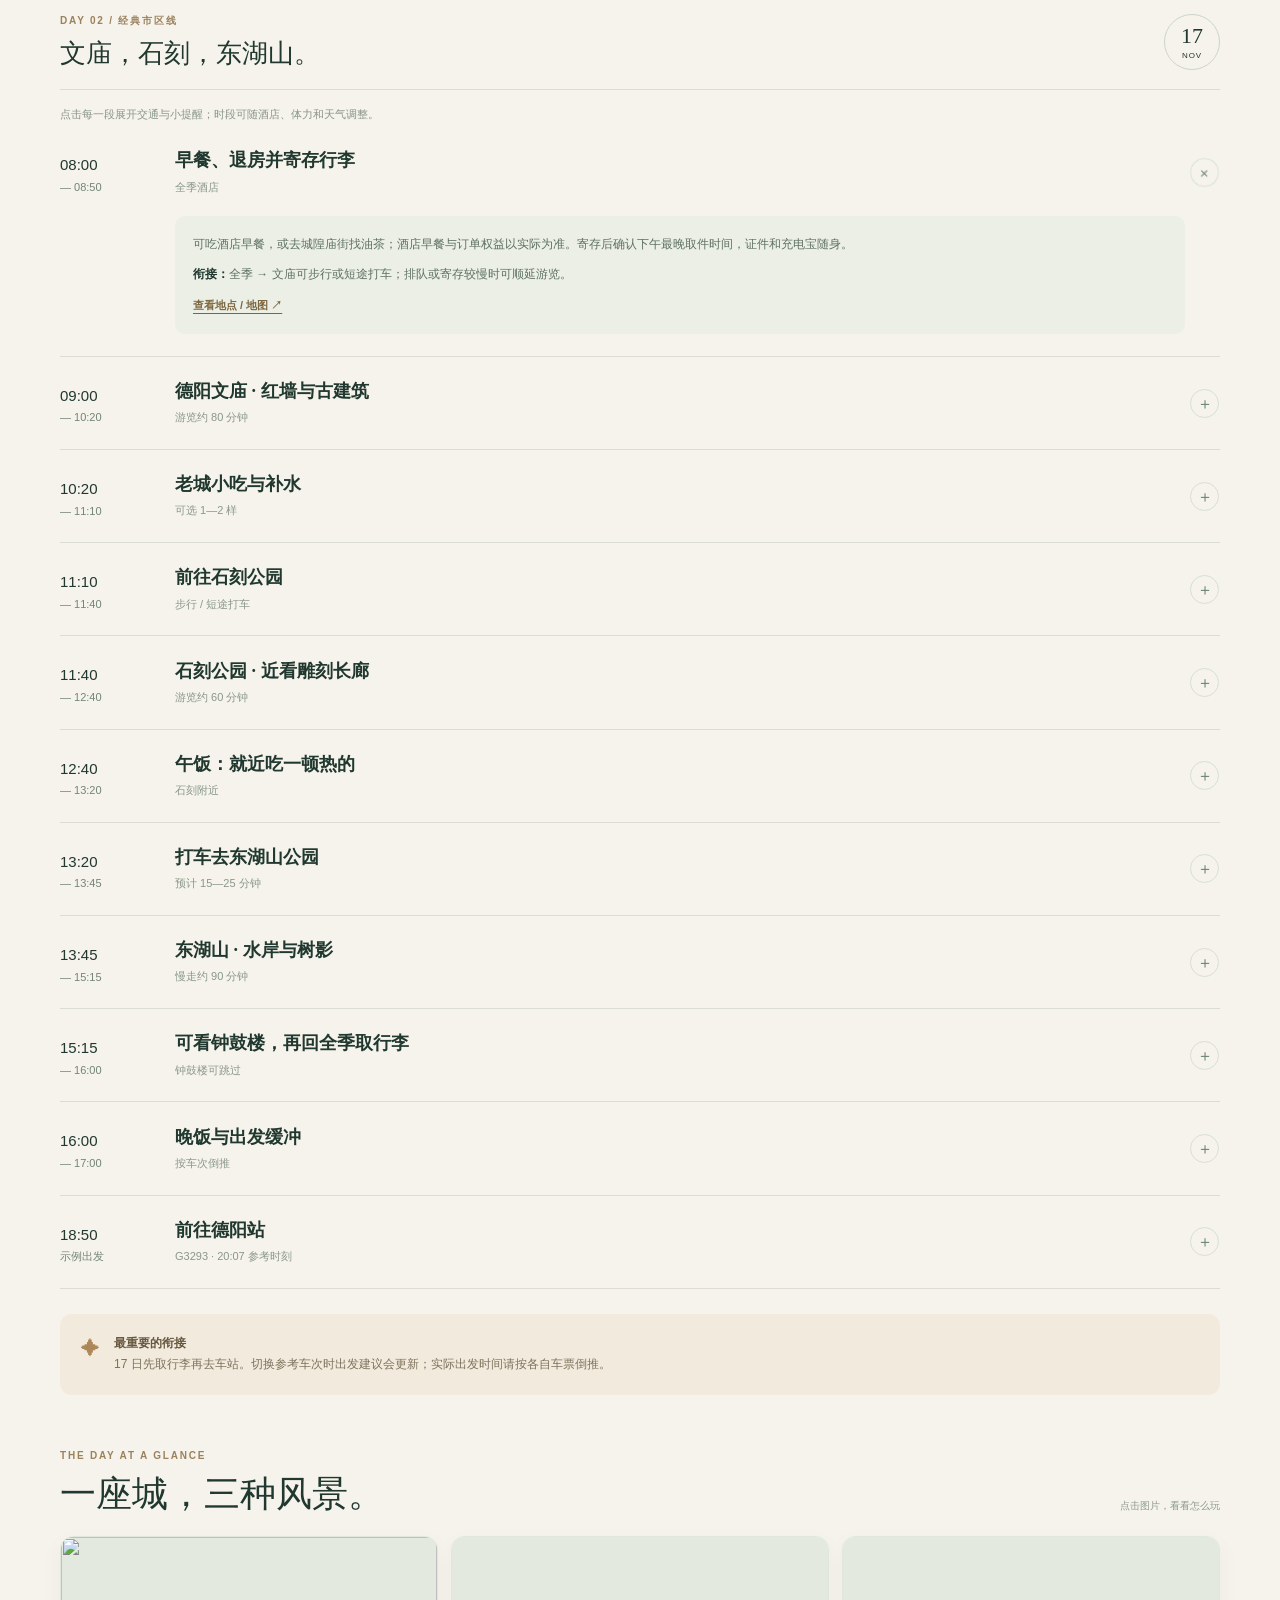
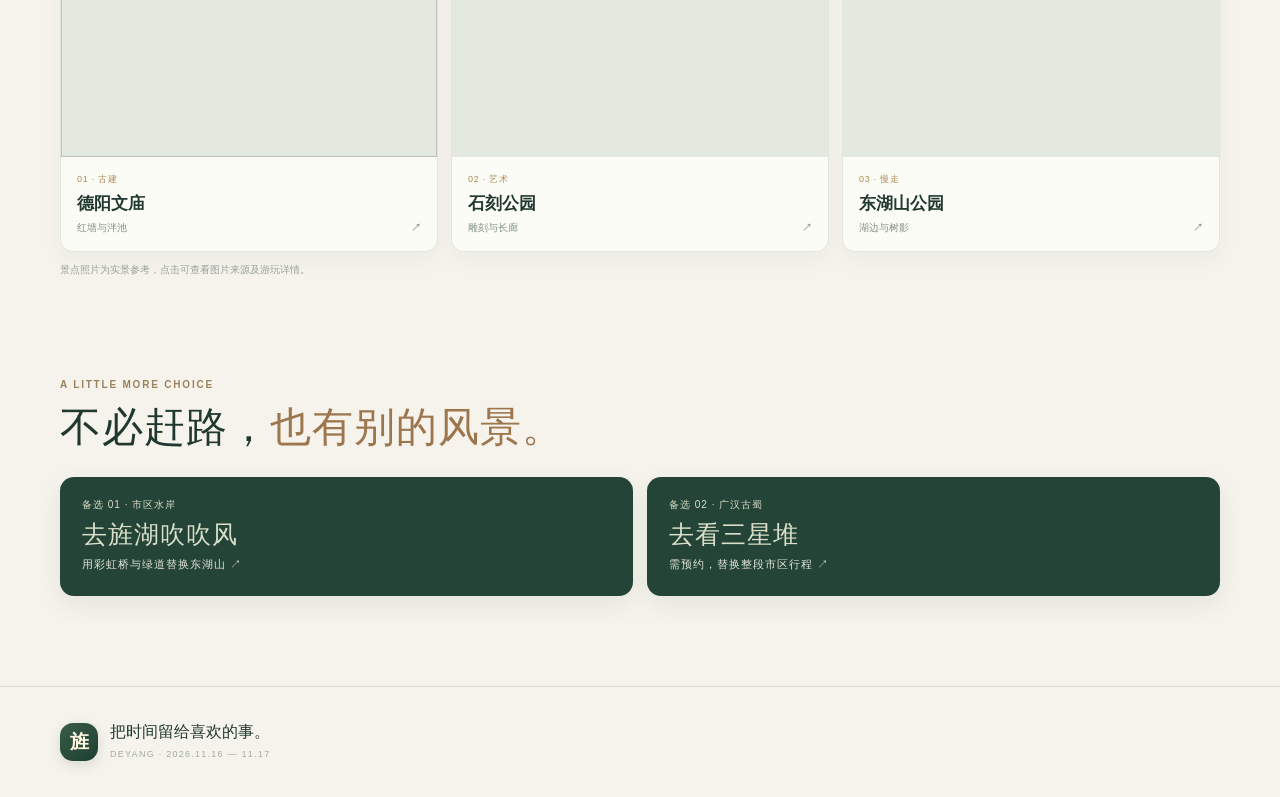
==== commit f454f758: "Refresh checked restaurant hours" ====
--- a/index.html
+++ b/index.html
@@ -24,7 +24,7 @@
   <link rel="manifest" href="manifest.webmanifest">
   <link rel="preconnect" href="https://dimg04.c-ctrip.com">
   <link rel="icon" href="assets/icon.svg" type="image/svg+xml">
-  <link rel="stylesheet" href="assets/vendor/leaflet.css"><link rel="stylesheet" href="assets/vendor/MarkerCluster.css"><link rel="stylesheet" href="styles.css?v=20">
+  <link rel="stylesheet" href="assets/vendor/leaflet.css"><link rel="stylesheet" href="assets/vendor/MarkerCluster.css"><link rel="stylesheet" href="styles.css?v=21">
 </head>
 <body>
 <!-- Some share clients choose the first image in the original HTML rather than Open Graph metadata. -->
@@ -120,6 +120,6 @@
 <dialog id="wechat-map-dialog" class="wechat-map-dialog" aria-labelledby="wechat-map-title"><div class="picker-handle" aria-hidden="true"></div><div class="wechat-dialog-head"><span class="wechat-map-icon" aria-hidden="true">⌁</span><button type="button" class="wechat-close" aria-label="关闭地图选择">×</button></div><p class="eyebrow">OPEN IN MAPS</p><h2 id="wechat-map-title" tabindex="-1">选择地图打开方式</h2><p class="wechat-dialog-copy" id="wechat-map-destination"></p><p class="wechat-launch-note" id="wechat-map-note"></p><section id="wechat-browser-instructions" class="wechat-browser-instructions" aria-label="在浏览器打开高德的步骤" hidden><div class="wechat-menu-cue" aria-hidden="true"><span>点微信右上角「···」</span><svg viewBox="0 0 66 52" fill="none"><path d="M4 44C25 44 42 32 56 10M43 10L57 8L56 22" stroke="currentColor" stroke-width="3" stroke-linecap="round" stroke-linejoin="round"/></svg></div><p class="wechat-guide-intro">微信可能拦截 App 跳转，请先到手机浏览器：</p><ol class="wechat-guide-steps"><li><span class="wechat-step-icon" aria-hidden="true"><svg viewBox="0 0 24 24" fill="currentColor"><circle cx="5" cy="12" r="2"/><circle cx="12" cy="12" r="2"/><circle cx="19" cy="12" r="2"/></svg></span><span><small>第一步</small><strong>点微信右上角「···」</strong></span></li><li><span class="wechat-step-icon" aria-hidden="true"><svg viewBox="0 0 24 24" fill="none" stroke="currentColor" stroke-width="1.8"><circle cx="12" cy="12" r="9"/><path d="m15.7 8.3-2.1 5.3-5.3 2.1 2.1-5.3 5.3-2.1Z" stroke-linejoin="round"/></svg></span><span><small>第二步</small><strong>选择「在浏览器打开」</strong></span></li></ol><p class="wechat-after-step"><span aria-hidden="true">↗</span>进入浏览器后，在卡片里点<strong>“在高德 App 打开”</strong>。</p></section><button type="button" id="wechat-map-copy-browser" class="wechat-secondary" hidden>找不到菜单？复制链接</button><input id="wechat-map-url" class="wechat-url" type="text" readonly hidden aria-label="内容，可长按复制"><p id="wechat-map-status" class="wechat-status" role="status" aria-live="polite"></p><a id="wechat-map-native" class="wechat-primary" hidden>打开高德 App ↗</a><a id="wechat-map-nav" class="wechat-secondary" hidden>在高德 App 中导航 ↗</a><a id="wechat-map-web" class="wechat-secondary" rel="noopener noreferrer">在高德网页查看 ↗</a><button type="button" id="wechat-map-share" class="wechat-secondary">分享这个地点 / 路线 ↗</button><details class="wechat-more"><summary>更多方式</summary><a id="wechat-map-alternate" class="wechat-secondary" hidden>尝试另一种 App 打开方式 ↗</a><a id="wechat-map-qq" class="wechat-secondary" rel="noopener noreferrer" hidden>在腾讯地图查看路线 ↗</a><button type="button" id="wechat-map-copy-name" class="wechat-copy" hidden>复制地点名称</button><button type="button" id="wechat-map-copy" class="wechat-copy">复制攻略分享链接</button></details></dialog>
 <dialog id="wechat-share-dialog" class="wechat-map-dialog" aria-labelledby="wechat-share-title"><div class="picker-handle" aria-hidden="true"></div><div class="wechat-dialog-head"><span class="wechat-map-icon" aria-hidden="true">↗</span><button type="button" class="wechat-share-close" aria-label="关闭分享提示">×</button></div><p class="eyebrow">SHARE THIS TRIP</p><h2 id="wechat-share-title">分享给同行的朋友</h2><p class="wechat-dialog-copy">点击微信右上角「···」，选择“发送给朋友”；也可以复制链接后发给朋友。</p><button type="button" id="wechat-share-copy" class="wechat-primary">复制分享链接</button><input id="wechat-share-url" class="wechat-url" type="text" readonly hidden aria-label="分享链接，可长按复制"><p id="wechat-share-status" class="wechat-status" role="status" aria-live="polite"></p></dialog>
 <dialog id="photo-dialog" class="photo-dialog"><button type="button" class="dialog-close" aria-label="关闭图片">×</button><img alt=""><p></p><a target="_blank" rel="noopener noreferrer">查看图片来源 ↗</a></dialog>
-<script src="trip-data.js?v=20"></script><script src="content-v2.js?v=20"></script><script src="app.js?v=20"></script><script src="geo-map.js?v=20"></script><script src="native-map.js?v=17"></script><script src="assets/vendor/leaflet.js"></script><script src="assets/vendor/leaflet.markercluster.js"></script><script src="assets/vendor/protomaps-leaflet.js"></script><script src="overview-map.js?v=20"></script><script src="wechat-map.js?v=17"></script>
+<script src="trip-data.js?v=21"></script><script src="content-v2.js?v=21"></script><script src="app.js?v=21"></script><script src="geo-map.js?v=21"></script><script src="native-map.js?v=17"></script><script src="assets/vendor/leaflet.js"></script><script src="assets/vendor/leaflet.markercluster.js"></script><script src="assets/vendor/protomaps-leaflet.js"></script><script src="overview-map.js?v=21"></script><script src="wechat-map.js?v=17"></script>
 </body>
 </html>
